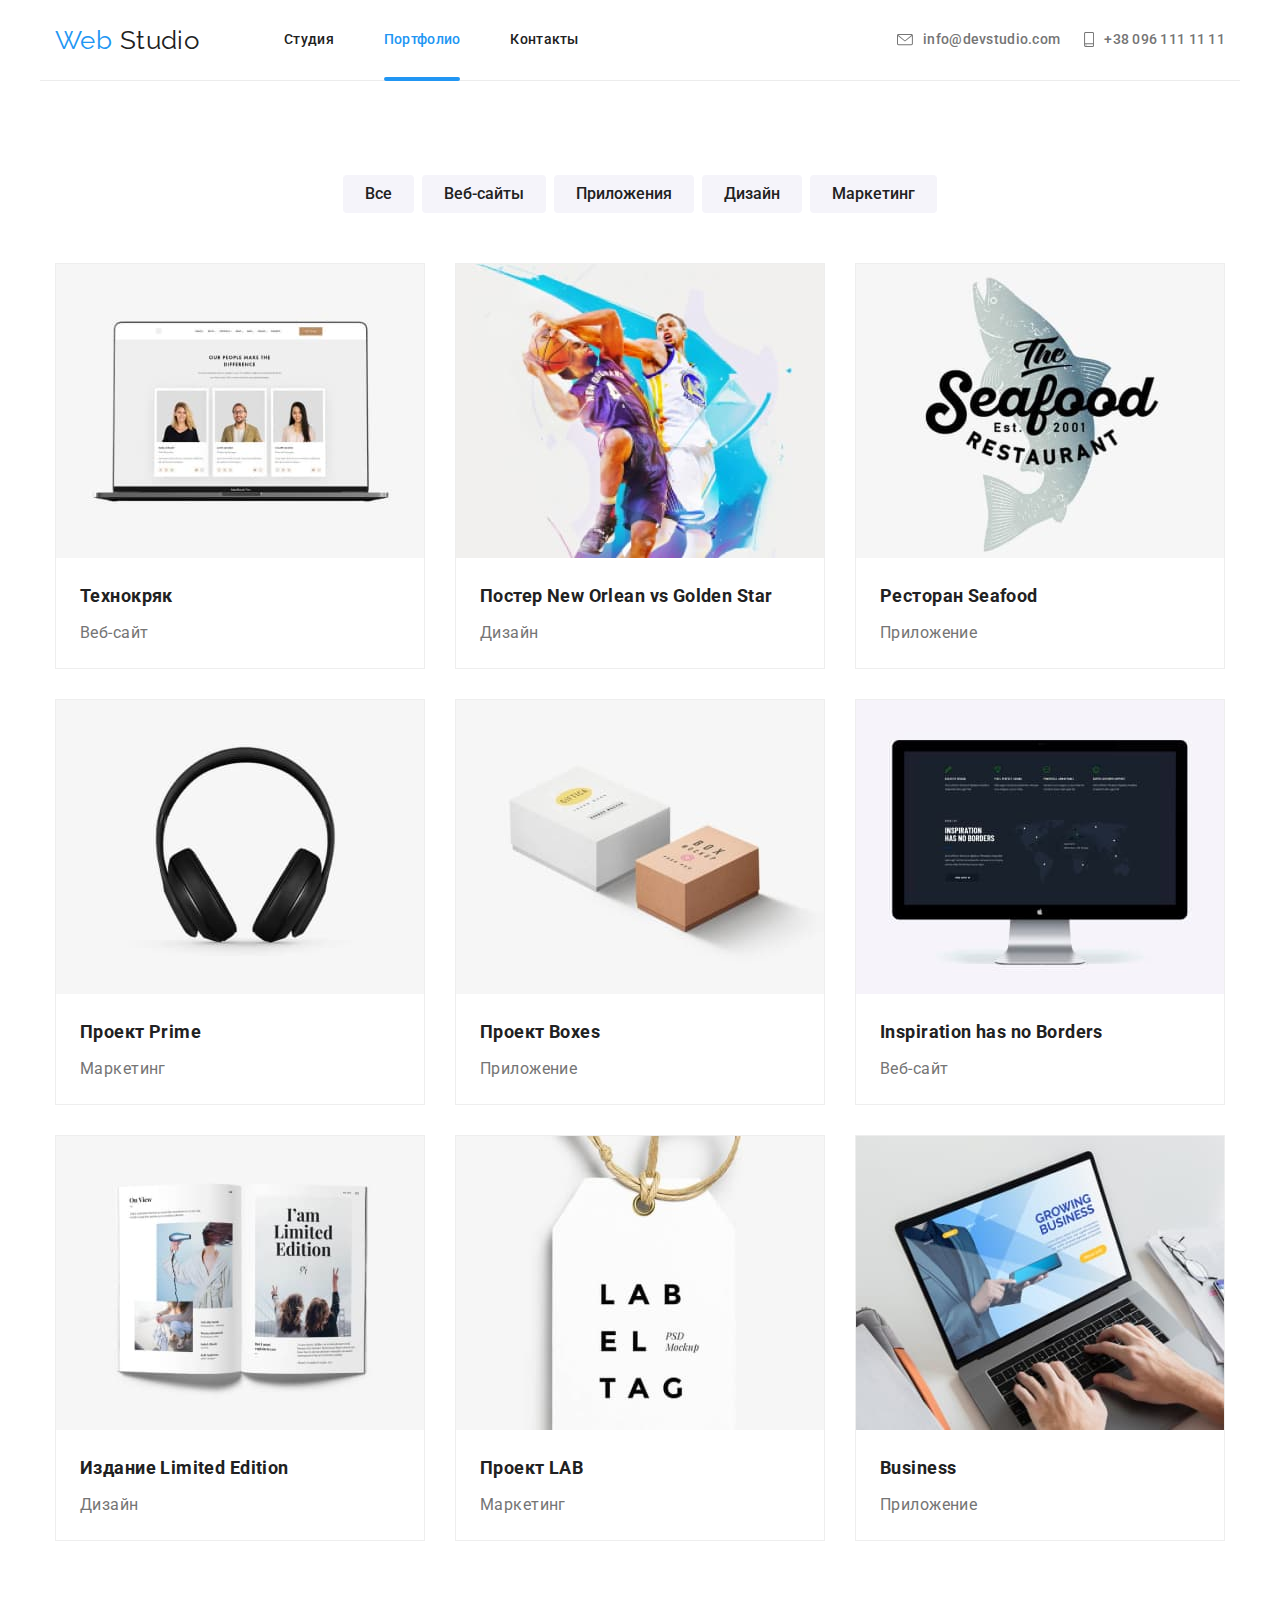
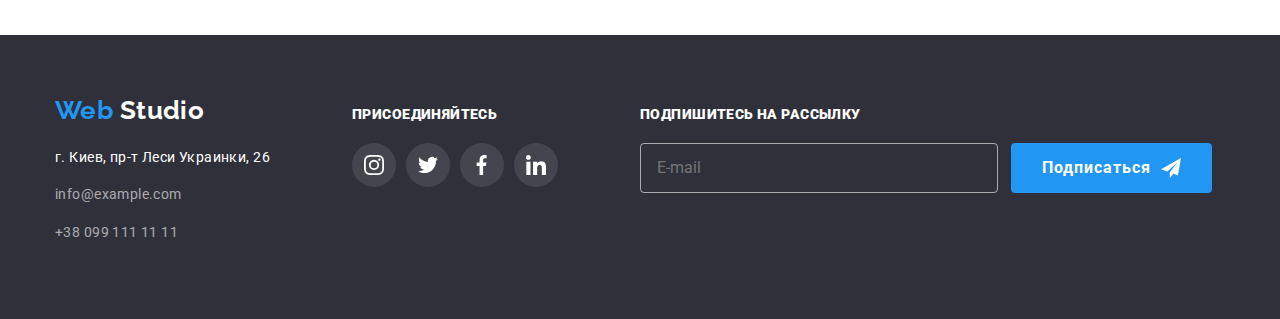
==== portfolio.html @ e7c6b67f "файлы из предыдущего задания" ====
<!DOCTYPE html>
<html lang="ru">
  <head>
    <meta charset="UTF-8" />
    <meta name="viewport" content="width=device-width, initial-scale=1.0" />
    <title>WebStudio</title>
    <link
      href="https://fonts.googleapis.com/css2?family=Raleway:wght@700&family=Roboto:wght@400;500;700;900&display=swap"
      rel="stylesheet"
    />
    <link rel="stylesheet" href="./css/main.min.css" />
  </head>
  <body>
    <!-- шапка -->
    <header class="header-portfolio">
      <div class="container header-box">
        <nav class="navigation">
          <a href="./index.html" class="logo"
            ><span class="logo-part">Web</span> Studio</a
          >
          <ul class="nav-list">
            <li>
              <a href="./index.html" class="nav-link">Студия</a>
            </li>
            <li>
              <a href="./portfolio.html" class="nav-link current">Портфолио</a>
            </li>
            <li>
              <a href="" class="nav-link">Контакты</a>
            </li>
          </ul>
        </nav>

        <ul class="contacts">
          <li>
            <a href="mailto:info@devstudio.com" class="contacts-link">
              <svg class="icon" width="16" height="12">
                <use href="./images/svg/symbol-defs.svg#envelope"></use>
              </svg>
              <p>info@devstudio.com</p>
            </a>
          </li>
          <li>
            <a href="tel:+380961111111" class="contacts-link">
              <svg class="icon" width="10" height="15">
                <use href="./images/svg/symbol-defs.svg#smartphone"></use>
              </svg>
              <p>+38 096 111 11 11</p>
            </a>
          </li>
        </ul>
      </div>
    </header>
    <!-- фильтры -->
    <section class="section">
      <div class="container portfolio">
        <h1 class="primary-title hidden">Портфолио</h1>
        <!-- фильтры -->
        <ul class="filter-buttons">
          <li class="item">
            <button type="button" class="btn">Все</button>
          </li>
          <li class="item">
            <button type="button" class="btn">Веб-сайты</button>
          </li>
          <li class="item">
            <button type="button" class="btn">Приложения</button>
          </li>
          <li class="item">
            <button type="button" class="btn">Дизайн</button>
          </li>
          <li class="item">
            <button type="button" class="btn">Маркетинг</button>
          </li>
        </ul>
      </div>
      <!-- примеры работ -->
      <div class="container">
        <ul class="examples">
          <li class="examples-item">
            <a href="" class="ex-link">
              <div class="ex-img">
                <img src="./images/project1.jpg" alt="" width="370" />
                <p class="examples-overlay">
                  В этой версии программы исправлены старые баги и добавлены
                  новые.
                </p>
              </div>
              <h2 class="examples-title">Технокряк</h2>
              <p class="examples-category">Веб-сайт</p>
            </a>
          </li>
          <li class="examples-item">
            <a href="" class="ex-link">
              <div class="ex-img">
                <img src="./images/project2.jpg" alt="" width="370" />
                <p class="examples-overlay">
                  С утра моешься подогретой водой в тазике. Зато потом весь день
                  — брифинги, диджитал, интеграция бизнеса в технологии 21 века.
                </p>
              </div>
              <div class="ex-meta">
                <h2 class="examples-title">Постер New Orlean vs Golden Star</h2>
                <p class="examples-category">Дизайн</p>
              </div>
            </a>
          </li>
          <li class="examples-item">
            <a href="" class="ex-link">
              <div class="ex-img">
                <img src="./images/project3.jpg" alt="" width="370" />
                <p class="examples-overlay">
                  Падает комп с 16-го этажа и думает: "Вот сейчас бы зависнуть"
                </p>
              </div>
              <h2 class="examples-title">Ресторан Seafood</h2>
              <p class="examples-category">Приложение</p>
            </a>
          </li>
          <li class="examples-item">
            <a href="" class="ex-link">
              <div class="ex-img">
                <img src="./images/project4.jpg" alt="" width="370" />
                <p class="examples-overlay">
                  Чувашские хакеры взломали трансформаторную будку, хакнули
                  несколько киловатт и испарились без следов.
                </p>
              </div>
              <h2 class="examples-title">Проект Prime</h2>
              <p class="examples-category">Маркетинг</p>
            </a>
          </li>
          <li class="examples-item">
            <a href="" class="ex-link">
              <div class="ex-img">
                <img src="./images/project5.jpg" alt="" width="370" />
                <p class="examples-overlay">
                  Слушай, я давно не писал ручкой. Ты не знаешь, где у нее можно
                  поменять раскладку с русской на английскую?
                </p>
              </div>
              <h2 class="examples-title">Проект Boxes</h2>
              <p class="examples-category">Приложение</p>
            </a>
          </li>
          <li class="examples-item">
            <a href="" class="ex-link">
              <div class="ex-img">
                <img src="./images/project6.jpg" alt="" width="370" />
                <p class="examples-overlay">
                  Решил занять у друга 1000 гривен, но для ровного счёта занял
                  1024.
                </p>
              </div>
              <h2 class="examples-title">Inspiration has no Borders</h2>
              <p class="examples-category">Веб-сайт</p>
            </a>
          </li>
          <li class="examples-item">
            <a href="" class="ex-link">
              <div class="ex-img">
                <img src="./images/project7.jpg" alt="" width="370" />
                <p class="examples-overlay">
                  Народная примета. Если вы видите сисадмина с чистой головой,
                  значит, недавно был дождь.
                </p>
              </div>
              <h2 class="examples-title">Издание Limited Edition</h2>
              <p class="examples-category">Дизайн</p>
            </a>
          </li>
          <li class="examples-item">
            <a href="" class="ex-link">
              <div class="ex-img">
                <img src="./images/project8.jpg" alt="" width="370" />
                <p class="examples-overlay">
                  Если бы я не был программистом, я, наверное, хирургом бы стал:
                  люблю, знаете ли, поковыряться во всякой фигне непонятной.
                </p>
              </div>
              <h2 class="examples-title">Проект LAB</h2>
              <p class="examples-category">Маркетинг</p>
            </a>
          </li>
          <li class="examples-item">
            <a href="" class="ex-link">
              <div class="ex-img">
                <img src="./images/project9.jpg" alt="" width="370" />
                <p class="examples-overlay">
                  Программисты на работе общаются двумя фразами: "непонятно" и
                  "вроде работает".
                </p>
              </div>
              <h2 class="examples-title">Business</h2>
              <p class="examples-category">Приложение</p>
            </a>
          </li>
        </ul>
      </div>
    </section>
    <!-- футер -->
    <footer>
      <!-- адрес -->
      <div class="container footer-box">
        <div class="footer-address">
          <a href="./index.html" class="logo"
            ><span class="logo-part">Web</span> Studio</a
          >
          <address class="address-container">
            <p class="text">г. Киев, пр-т Леси Украинки, 26</p>
            <span class="footer-contacts">
              <p class="text">info@example.com</p>
              <p class="text">+38 099 111 11 11</p>
            </span>
          </address>
        </div>
        <!-- ссылки на социальные сети -->
        <div class="footer-socials">
          <b>присоединяйтесь</b>
          <ul class="socials-list">
            <li class="item">
              <a href="https://www.instagram.com/" class="link">
                <svg class="icon">
                  <use href="./images/svg/symbol-defs.svg#logo-insta"></use>
                </svg>
              </a>
            </li>
            <li class="item">
              <a href="https://twitter.com/" class="link">
                <svg class="icon">
                  <use href="./images/svg/symbol-defs.svg#logo-twitter"></use>
                </svg>
              </a>
            </li>
            <li class="item">
              <a href="https://www.facebook.com/" class="link">
                <svg class="icon">
                  <use href="./images/svg/symbol-defs.svg#logo-fb"></use>
                </svg>
              </a>
            </li>
            <li class="item">
              <a href="https://www.linkedin.com" class="link">
                <svg class="icon">
                  <use href="./images/svg/symbol-defs.svg#logo-in"></use>
                </svg>
              </a>
            </li>
          </ul>
        </div>
        <!-- форма подписки на рассылку -->
        <div class="footer-mail">
          <b>Подпишитесь на рассылку</b>
          <form action="" class="form">
            <input
              type="email"
              name="email"
              class="footer-input"
              placeholder="E-mail"
            />

            <button type="submit" class="primary-button submit-btn">
              Подписаться
              <svg class="button-icon">
                <use href="./images/svg/symbol-defs.svg#icon-send"></use>
              </svg>
            </button>
          </form>
        </div>
      </div>
    </footer>
  </body>
</html>
---- css/main.min.css ----
/*! normalize.css v8.0.1 | MIT License | github.com/necolas/normalize.css */html{line-height:1.15;-webkit-text-size-adjust:100%}body{margin:0}main{display:block}h1{font-size:2em;margin:0.67em 0}hr{-webkit-box-sizing:content-box;box-sizing:content-box;height:0;overflow:visible}pre{font-family:monospace, monospace;font-size:1em}a{background-color:transparent}abbr[title]{border-bottom:none;text-decoration:underline;-webkit-text-decoration:underline dotted;text-decoration:underline dotted}b,strong{font-weight:bolder}code,kbd,samp{font-family:monospace, monospace;font-size:1em}small{font-size:80%}sub,sup{font-size:75%;line-height:0;position:relative;vertical-align:baseline}sub{bottom:-0.25em}sup{top:-0.5em}img{border-style:none}button,input,optgroup,select,textarea{font-family:inherit;font-size:100%;line-height:1.15;margin:0}button,input{overflow:visible}button,select{text-transform:none}button,[type="button"],[type="reset"],[type="submit"]{-webkit-appearance:button}button::-moz-focus-inner,[type="button"]::-moz-focus-inner,[type="reset"]::-moz-focus-inner,[type="submit"]::-moz-focus-inner{border-style:none;padding:0}button:-moz-focusring,[type="button"]:-moz-focusring,[type="reset"]:-moz-focusring,[type="submit"]:-moz-focusring{outline:1px dotted ButtonText}fieldset{padding:0.35em 0.75em 0.625em}legend{-webkit-box-sizing:border-box;box-sizing:border-box;color:inherit;display:table;max-width:100%;padding:0;white-space:normal}progress{vertical-align:baseline}textarea{overflow:auto}[type="checkbox"],[type="radio"]{-webkit-box-sizing:border-box;box-sizing:border-box;padding:0}[type="number"]::-webkit-inner-spin-button,[type="number"]::-webkit-outer-spin-button{height:auto}[type="search"]{-webkit-appearance:textfield;outline-offset:-2px}[type="search"]::-webkit-search-decoration{-webkit-appearance:none}::-webkit-file-upload-button{-webkit-appearance:button;font:inherit}details{display:block}summary{display:list-item}template{display:none}[hidden]{display:none}html{-webkit-box-sizing:border-box;box-sizing:border-box}*,*::before,*::after{-webkit-box-sizing:inherit;box-sizing:inherit}body{color:#757575;background-color:#fff;font-family:Roboto, sans-serif;font-size:14px;letter-spacing:0.03em;margin:0}ul{list-style-type:none;padding:0;margin:0}a{text-decoration:none;display:block}img{display:block}.container{width:1200px;margin-left:auto;margin-right:auto;padding:0px 15px}.section{padding-top:94px;padding-bottom:94px}.hidden{position:absolute !important;clip:rect(1px 1px 1px 1px);clip:rect(1px 1px 1px 1px);padding:0 !important;border:0 !important;height:0 !important;width:0 !important;overflow:hidden}.logo{margin-right:85px;margin-top:24px;margin-bottom:24px;color:#212121;font-family:Raleway, sans-serif;font-size:26px;line-height:1.19}.footer-address .logo{margin-top:0;margin-bottom:20px;margin-right:0;color:#fff;font-family:Raleway, sans-serif;font-weight:700;font-size:26px;line-height:1.19;text-transform:none}.logo-part{color:#2196f3}.header-box{display:-webkit-box;display:-ms-flexbox;display:flex;background-color:#fff;border-bottom:1px solid #ececec}.navigation{display:-webkit-box;display:-ms-flexbox;display:flex;-webkit-box-align:center;-ms-flex-align:center;align-items:center}.nav-list{display:-webkit-box;display:-ms-flexbox;display:flex}.nav-list>li+li{margin-left:50px}.nav-link{position:relative;display:block;padding:32px 0px;color:#212121;font-weight:500;line-height:1.14;letter-spacing:0.02em;-webkit-transition:color 250ms cubic-bezier(0.4, 0, 0.2, 1);transition:color 250ms cubic-bezier(0.4, 0, 0.2, 1)}.nav-link:hover,.nav-link:focus{color:#2196f3}.current{color:#2196f3}.current::after{position:absolute;bottom:-1px;content:"";display:block;width:100%;height:4px;background-color:#2196f3;border-radius:2px}.contacts{display:-webkit-box;display:-ms-flexbox;display:flex;-webkit-box-align:center;-ms-flex-align:center;align-items:center;margin-left:auto}.contacts>li+li{margin-left:24px}.contacts-link{display:-webkit-box;display:-ms-flexbox;display:flex;-webkit-box-align:center;-ms-flex-align:center;align-items:center;color:#757575;font-weight:500;line-height:1.14;letter-spacing:0.02em;-webkit-transition:color 250ms cubic-bezier(0.4, 0, 0.2, 1);transition:color 250ms cubic-bezier(0.4, 0, 0.2, 1)}.contacts-link:hover,.contacts-link:focus{color:#2196f3}.contacts-link .icon{display:inline-block;margin-right:10px;fill:currentColor}.primary-button{display:-webkit-box;display:-ms-flexbox;display:flex;-webkit-box-align:center;-ms-flex-align:center;align-items:center;padding:10px 29px;height:50px;color:#fff;background-color:#2196f3;border-color:transparent;border-radius:4px;font-family:inherit;font-size:16px;font-weight:700;line-height:1.88;letter-spacing:0.06em;cursor:pointer;-webkit-transition:color 250ms cubic-bezier(0.4, 0, 0.2, 1),background-color 250ms cubic-bezier(0.4, 0, 0.2, 1),border-color 250ms cubic-bezier(0.4, 0, 0.2, 1);transition:color 250ms cubic-bezier(0.4, 0, 0.2, 1),background-color 250ms cubic-bezier(0.4, 0, 0.2, 1),border-color 250ms cubic-bezier(0.4, 0, 0.2, 1)}.primary-button:hover,.primary-button:focus{color:#2196f3;background-color:#fff;border-color:#2196f3}.hero{max-width:1600px;margin-left:auto;margin-right:auto;background-image:-webkit-gradient(linear, left top, right top, from(rgba(47,48,58,0.4)), to(rgba(47,48,58,0.4))),url(../images/header.jpg);background-image:linear-gradient(to right, rgba(47,48,58,0.4), rgba(47,48,58,0.4)),url(../images/header.jpg);background-color:#c4c4c4;background-position:center;background-repeat:no-repeat;background-size:cover;padding-top:200px;padding-bottom:200px;text-align:center}.hero-title{width:696px;margin-left:auto;margin-right:auto;margin-bottom:30px;color:#fff;font-weight:900;font-size:44px;line-height:1.36;letter-spacing:0.06em;text-transform:uppercase}.hero-btn{height:50px;padding:0px 32px;margin-left:auto;margin-right:auto}.primary-title{margin-top:0;margin-bottom:50px;color:#212121;font-weight:700;font-size:36px;line-height:1.17;text-align:center}.features-section{padding-bottom:0}.features{display:-webkit-box;display:-ms-flexbox;display:flex;line-height:1.7}.features .list{width:270px}.features .list p{margin-top:0;margin-bottom:0}.features .list:not(:last-child){margin-right:30px}.features .section-title{margin-top:30px;margin-bottom:10px;font-size:14px;font-weight:700;line-height:1.14;color:#212121;text-transform:uppercase}.features-logo{display:-webkit-box;display:-ms-flexbox;display:flex;-webkit-box-pack:center;-ms-flex-pack:center;justify-content:center;-webkit-box-align:center;-ms-flex-align:center;align-items:center;width:270px;height:120px;background-color:#f5f4fa;border-radius:4px}.features-logo .icon{width:70px;height:70px}.actions{display:-webkit-box;display:-ms-flexbox;display:flex}.actions .list{position:relative;width:370px;margin-right:30px}.actions .list:last-child{margin-right:0}.actions .section-title{position:absolute;bottom:0;left:0;right:0;margin-bottom:0;margin-top:0;padding-top:27px;padding-bottom:27px;text-align:center;text-transform:uppercase;font-size:14px;font-weight:700;line-height:1.14;color:#fff;background-color:rgba(47,48,58,0.8)}.team-section{background-color:#f5f4fa}.team{display:-webkit-box;display:-ms-flexbox;display:flex;text-align:center}.card{width:270px;margin-right:30px;background-color:#fff;-webkit-box-shadow:0px 1px 3px rgba(0,0,0,0.12),0px 1px 1px rgba(0,0,0,0.14),0px 2px 1px rgba(0,0,0,0.2);box-shadow:0px 1px 3px rgba(0,0,0,0.12),0px 1px 1px rgba(0,0,0,0.14),0px 2px 1px rgba(0,0,0,0.2);border-radius:0px 0px 4px 4px}.card:last-child{margin-right:0}.card p{margin-top:0;margin-bottom:0}.card .title{margin-top:30px;margin-bottom:10px;color:#212121;font-weight:500;font-size:16px;line-height:1.19}.team-socials{display:-webkit-box;display:-ms-flexbox;display:flex;-webkit-box-pack:justify;-ms-flex-pack:justify;justify-content:space-between;margin-top:26px;margin-right:32px;margin-left:32px;margin-bottom:34px}.team-link{display:-webkit-box;display:-ms-flexbox;display:flex;-webkit-box-pack:center;-ms-flex-pack:center;justify-content:center;-webkit-box-align:center;-ms-flex-align:center;align-items:center;width:44px;height:44px;color:#afb1b8;border-radius:50%;-webkit-transition:color 250ms cubic-bezier(0.4, 0, 0.2, 1),background-color 250ms cubic-bezier(0.4, 0, 0.2, 1);transition:color 250ms cubic-bezier(0.4, 0, 0.2, 1),background-color 250ms cubic-bezier(0.4, 0, 0.2, 1)}.team-link:hover,.team-link:focus{color:#fff;background-color:#2196f3}.team-link-icon{width:20px;height:20px;fill:currentColor}.clients-list{display:-webkit-box;display:-ms-flexbox;display:flex;-webkit-box-pack:justify;-ms-flex-pack:justify;justify-content:space-between}.clients-link{display:-webkit-box;display:-ms-flexbox;display:flex;-webkit-box-pack:center;-ms-flex-pack:center;justify-content:center;-webkit-box-align:center;-ms-flex-align:center;align-items:center;width:170px;height:90px;color:#afb1b8;border:1px solid #afb1b8;border-radius:4px;-webkit-transition:color 250ms cubic-bezier(0.4, 0, 0.2, 1),border-color 250ms cubic-bezier(0.4, 0, 0.2, 1);transition:color 250ms cubic-bezier(0.4, 0, 0.2, 1),border-color 250ms cubic-bezier(0.4, 0, 0.2, 1)}.clients-link:hover,.clients-link:focus{color:#2196f3;border-color:#2196f3}.clients-link-icon{fill:currentColor}.portfolio{margin-bottom:50px;text-align:center}.examples{display:-webkit-box;display:-ms-flexbox;display:flex;-ms-flex-wrap:wrap;flex-wrap:wrap}.examples-item{display:block;width:370px;margin-bottom:30px;border:1px solid #eeeeee}.examples-item:not(:nth-child(3n)){margin-right:30px}.examples-item:nth-last-child(-n+3){margin-bottom:0}.ex-link{display:block;width:100%;height:100%;-webkit-box-shadow:none;box-shadow:none;-webkit-transition:-webkit-box-shadow 250ms cubic-bezier(0.4, 0, 0.2, 1);transition:-webkit-box-shadow 250ms cubic-bezier(0.4, 0, 0.2, 1);transition:box-shadow 250ms cubic-bezier(0.4, 0, 0.2, 1);transition:box-shadow 250ms cubic-bezier(0.4, 0, 0.2, 1), -webkit-box-shadow 250ms cubic-bezier(0.4, 0, 0.2, 1)}.ex-link:hover,.ex-link:focus{-webkit-box-shadow:0px 1px 1px rgba(0,0,0,0.12),0px 4px 4px rgba(0,0,0,0.06),1px 4px 6px rgba(0,0,0,0.16);box-shadow:0px 1px 1px rgba(0,0,0,0.12),0px 4px 4px rgba(0,0,0,0.06),1px 4px 6px rgba(0,0,0,0.16)}.ex-img{position:relative;overflow:hidden;-webkit-transition:-webkit-transform 250ms cubic-bezier(0.4, 0, 0.2, 1);transition:-webkit-transform 250ms cubic-bezier(0.4, 0, 0.2, 1);transition:transform 250ms cubic-bezier(0.4, 0, 0.2, 1);transition:transform 250ms cubic-bezier(0.4, 0, 0.2, 1), -webkit-transform 250ms cubic-bezier(0.4, 0, 0.2, 1)}.examples-overlay{position:absolute;width:100%;height:100%;padding:63px 24px;margin:0;background-color:rgba(33,150,243,0.9);color:#ffffff;font-family:Roboto;font-style:normal;font-weight:normal;font-size:18px;line-height:1.56;letter-spacing:0.03em;-webkit-transform:translateY(0);transform:translateY(0);-webkit-transition:-webkit-transform 250ms cubic-bezier(0.4, 0, 0.2, 1);transition:-webkit-transform 250ms cubic-bezier(0.4, 0, 0.2, 1);transition:transform 250ms cubic-bezier(0.4, 0, 0.2, 1);transition:transform 250ms cubic-bezier(0.4, 0, 0.2, 1), -webkit-transform 250ms cubic-bezier(0.4, 0, 0.2, 1)}.ex-link:hover .examples-overlay{-webkit-transform:translateY(-100%);transform:translateY(-100%)}.examples-title{margin-top:20px;margin-left:24px;margin-right:24px;margin-bottom:4px;color:#212121;font-weight:700;font-size:18px;line-height:2}.examples-category{margin-top:0;margin-left:24px;margin-right:24px;margin-bottom:20px;color:#757575;font-size:16px;line-height:1.87}.filter-buttons{display:-webkit-box;display:-ms-flexbox;display:flex;-webkit-box-pack:center;-ms-flex-pack:center;justify-content:center}.filter-buttons .item:not(:last-child){margin-right:8px}.filter-buttons .btn{padding-top:6px;padding-left:22px;padding-right:22px;padding-bottom:6px;color:#212121;background-color:#f5f4fa;border:4px;border-color:#f5f4fa;border-radius:4px;font-weight:500;font-size:16px;line-height:1.62;-webkit-transition:250ms cubic-bezier(0.4, 0, 0.2, 1);transition:250ms cubic-bezier(0.4, 0, 0.2, 1)}.filter-buttons .btn:hover,.filter-buttons .btn:focus{color:#fff;background-color:#2196f3;border-color:#2196f3;-webkit-box-shadow:0px 3px 1px rgba(0,0,0,0.1),0px 1px 2px rgba(0,0,0,0.08),0px 2px 2px rgba(0,0,0,0.12);box-shadow:0px 3px 1px rgba(0,0,0,0.1),0px 1px 2px rgba(0,0,0,0.08),0px 2px 2px rgba(0,0,0,0.12)}footer{color:#fff;background-color:#2f303a;font-size:14px;font-weight:700;line-height:1.14;text-transform:uppercase}.footer-box{display:-webkit-box;display:-ms-flexbox;display:flex;-webkit-box-pack:justify;-ms-flex-pack:justify;justify-content:space-between;-webkit-box-align:baseline;-ms-flex-align:baseline;align-items:baseline}.footer-address{margin-top:60px;margin-bottom:60px;width:292,-25px;margin-right:30px}.address-container{font-style:normal;font-weight:400;line-height:1.7;text-transform:none}.address-container .text:not(:last-child){margin-bottom:9px}.footer-contacts{color:rgba(255,255,255,0.6)}.footer-socials{width:292,-25px;margin-right:30px}.socials-list{display:-webkit-box;display:-ms-flexbox;display:flex;margin-top:20px}.socials-list .item:not(:last-child){margin-right:10px}.socials-list .link{display:-webkit-box;display:-ms-flexbox;display:flex;-webkit-box-pack:center;-ms-flex-pack:center;justify-content:center;-webkit-box-align:center;-ms-flex-align:center;align-items:center;width:44px;height:44px;border-radius:50%;color:#fff;background-color:rgba(255,255,255,0.1);-webkit-transition:background-color 250ms cubic-bezier(0.4, 0, 0.2, 1);transition:background-color 250ms cubic-bezier(0.4, 0, 0.2, 1)}.socials-list .link:hover,.socials-list .link:focus{background-color:#2196f3}.socials-list .link .icon{width:20px;height:20px;fill:currentColor}.footer-mail{width:585px}.form{display:-webkit-box;display:-ms-flexbox;display:flex;-webkit-box-pack:justify;-ms-flex-pack:justify;justify-content:space-between;margin-top:20px}.footer-input{width:358px;height:50px;padding-left:16px;font-size:16px;font-weight:400;line-height:1.25;text-transform:none;background-color:transparent;color:rgba(255,255,255,0.6);border:1px solid rgba(255,255,255,0.6);border-radius:4px}.footer-input:focus{border-color:#2196f3;outline:none}.button-icon{width:20px;height:20px;margin-left:10px;fill:currentColor}.backdrop{position:fixed;top:0;left:0;width:100%;height:100%;background-color:rgba(0,0,0,0.2);opacity:1;-webkit-transform:scale(1);transform:scale(1);-webkit-transition:opacity 500ms cubic-bezier(0.4, 0, 0.2, 1);transition:opacity 500ms cubic-bezier(0.4, 0, 0.2, 1)}.backdrop.is-hidden{opacity:0;pointer-events:none}.modal{position:absolute;top:50%;left:50%;-webkit-transform:translate(-50%, -50%) scale(1);transform:translate(-50%, -50%) scale(1);width:528px;padding:40px;background:#fff;-webkit-box-shadow:0px 1px 3px rgba(0,0,0,0.12),0px 1px 1px rgba(0,0,0,0.14),0px 2px 1px rgba(0,0,0,0.2);box-shadow:0px 1px 3px rgba(0,0,0,0.12),0px 1px 1px rgba(0,0,0,0.14),0px 2px 1px rgba(0,0,0,0.2);border-radius:4px;-webkit-transition:-webkit-transform 500ms cubic-bezier(0.4, 0, 0.2, 1);transition:-webkit-transform 500ms cubic-bezier(0.4, 0, 0.2, 1);transition:transform 500ms cubic-bezier(0.4, 0, 0.2, 1);transition:transform 500ms cubic-bezier(0.4, 0, 0.2, 1), -webkit-transform 500ms cubic-bezier(0.4, 0, 0.2, 1)}.backdrop.is-hidden .modal{-webkit-transform:translate(-50%, -50%) scale(1.25);transform:translate(-50%, -50%) scale(1.25)}.modal-title{display:inline-block;margin-bottom:12px;color:#212121;font-size:20px;font-weight:700;line-height:1.15;text-align:center}.form-field{display:block;position:relative;width:448px;margin-top:10px}.form-field:nth-child(2){margin-top:0}.label{display:block;margin-bottom:4px;font-size:12px;font-weight:400;line-height:1.17;letter-spacing:0.01em}.form-input{display:block;padding-left:35px;width:100%;height:40px;border:1px solid rgba(33,33,33,0.2);border-radius:4px}.form-input:focus{border-color:#2196f3;outline:none}.modal-icon{display:-webkit-box;display:-ms-flexbox;display:flex;-webkit-box-pack:center;-ms-flex-pack:center;justify-content:center;-webkit-box-align:center;-ms-flex-align:center;align-items:center;position:absolute;bottom:11px;left:12px;color:#212121}.form-input:focus+.modal-icon{color:#2196f3}.modal-icon .icon{width:18px;height:18px;fill:currentColor}.comment-field{margin-bottom:20px}.comment-field textarea{display:block;height:120px;padding:10px;resize:none;padding-left:16px;width:100%;border:1px solid rgba(33,33,33,0.2);border-radius:4px}.comment-field textarea:focus{border-color:#2196f3;outline:none}.comment-field textarea::-webkit-input-placeholder{font-size:14px;line-height:1.14;letter-spacing:0.01em;color:rgba(117,117,117,0.5)}.comment-field textarea:-ms-input-placeholder{font-size:14px;line-height:1.14;letter-spacing:0.01em;color:rgba(117,117,117,0.5)}.comment-field textarea::-ms-input-placeholder{font-size:14px;line-height:1.14;letter-spacing:0.01em;color:rgba(117,117,117,0.5)}.comment-field textarea::placeholder{font-size:14px;line-height:1.14;letter-spacing:0.01em;color:rgba(117,117,117,0.5)}.policy{display:inline-block;margin-bottom:30px}.policy a{display:inline;color:#2196f3;text-decoration:underline}.checkbox{-webkit-appearance:none;-moz-appearance:none;appearance:none;position:absolute}.checkbox:checked ~ .agreement::before{background-color:#2196f3;background-image:url(../images/svg/check.svg);background-size:contain;border-color:#2196f3;background-origin:border-box}.agreement{width:448px;line-height:1.71;padding-left:14px}.agreement::before{content:"";display:inline-block;width:16px;height:16px;margin-right:8px;vertical-align:text-top;background-color:#fff;border:2px solid #212121;border-radius:2px;-webkit-transition:background-color 250ms cubic-bezier(0.4, 0, 0.2, 1),border-color 250ms cubic-bezier(0.4, 0, 0.2, 1);transition:background-color 250ms cubic-bezier(0.4, 0, 0.2, 1),border-color 250ms cubic-bezier(0.4, 0, 0.2, 1)}.submit-btn{margin-right:auto;margin-left:auto}.submit-btn:hover,.submit-btn:focus{background-color:#188ce8;color:#fff;-webkit-box-shadow:0px 4px 4px rgba(0,0,0,0.15);box-shadow:0px 4px 4px rgba(0,0,0,0.15);border-radius:4px}.close-btn{position:absolute;top:8px;right:8px;display:-webkit-box;display:-ms-flexbox;display:flex;-webkit-box-pack:center;-ms-flex-pack:center;justify-content:center;-webkit-box-align:center;-ms-flex-align:center;align-items:center;width:30px;height:30px;background:#fff;color:#212121;border:1px solid rgba(0,0,0,0.1);border-radius:50%;-webkit-transition:color 250ms cubic-bezier(0.4, 0, 0.2, 1);transition:color 250ms cubic-bezier(0.4, 0, 0.2, 1)}.close-btn:hover,.close-btn:focus{color:#2196f3;outline:none}.close-btn .icon{fill:currentColor}
/*# sourceMappingURL=main.min.css.map */
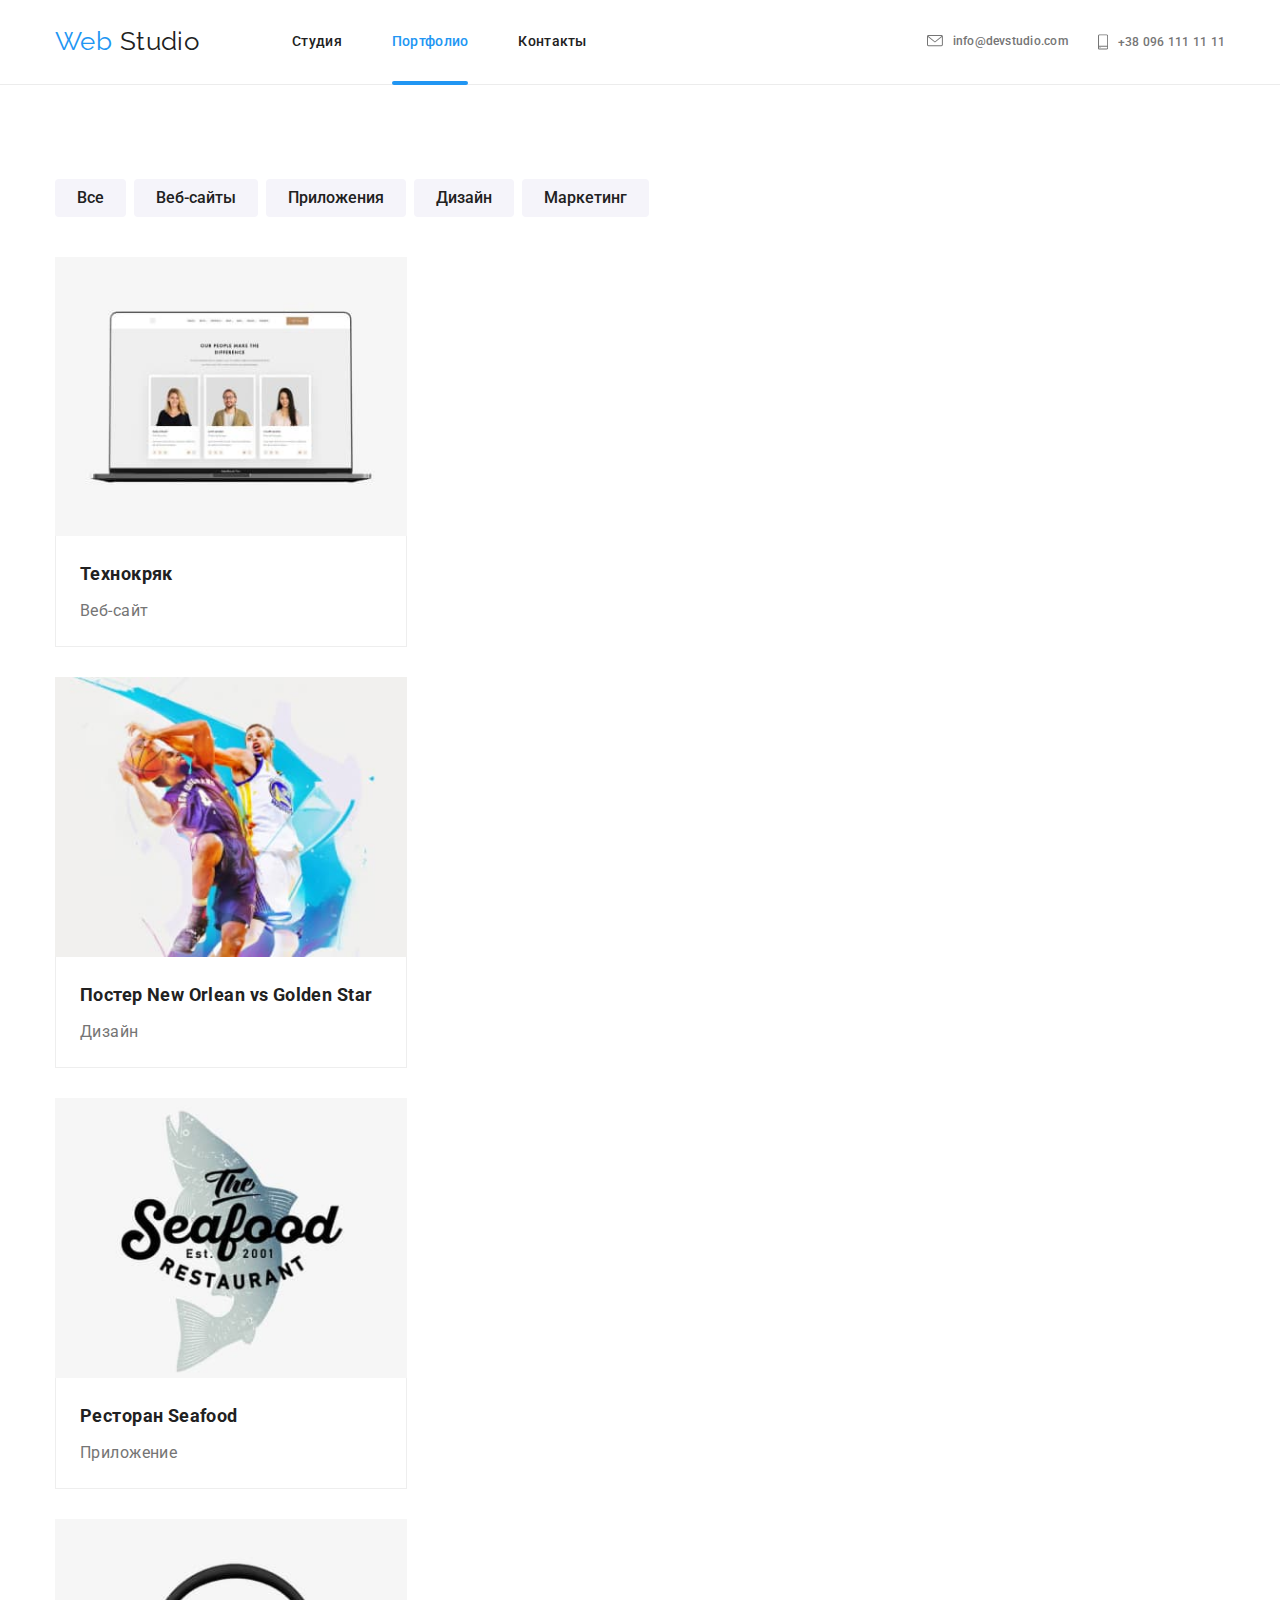
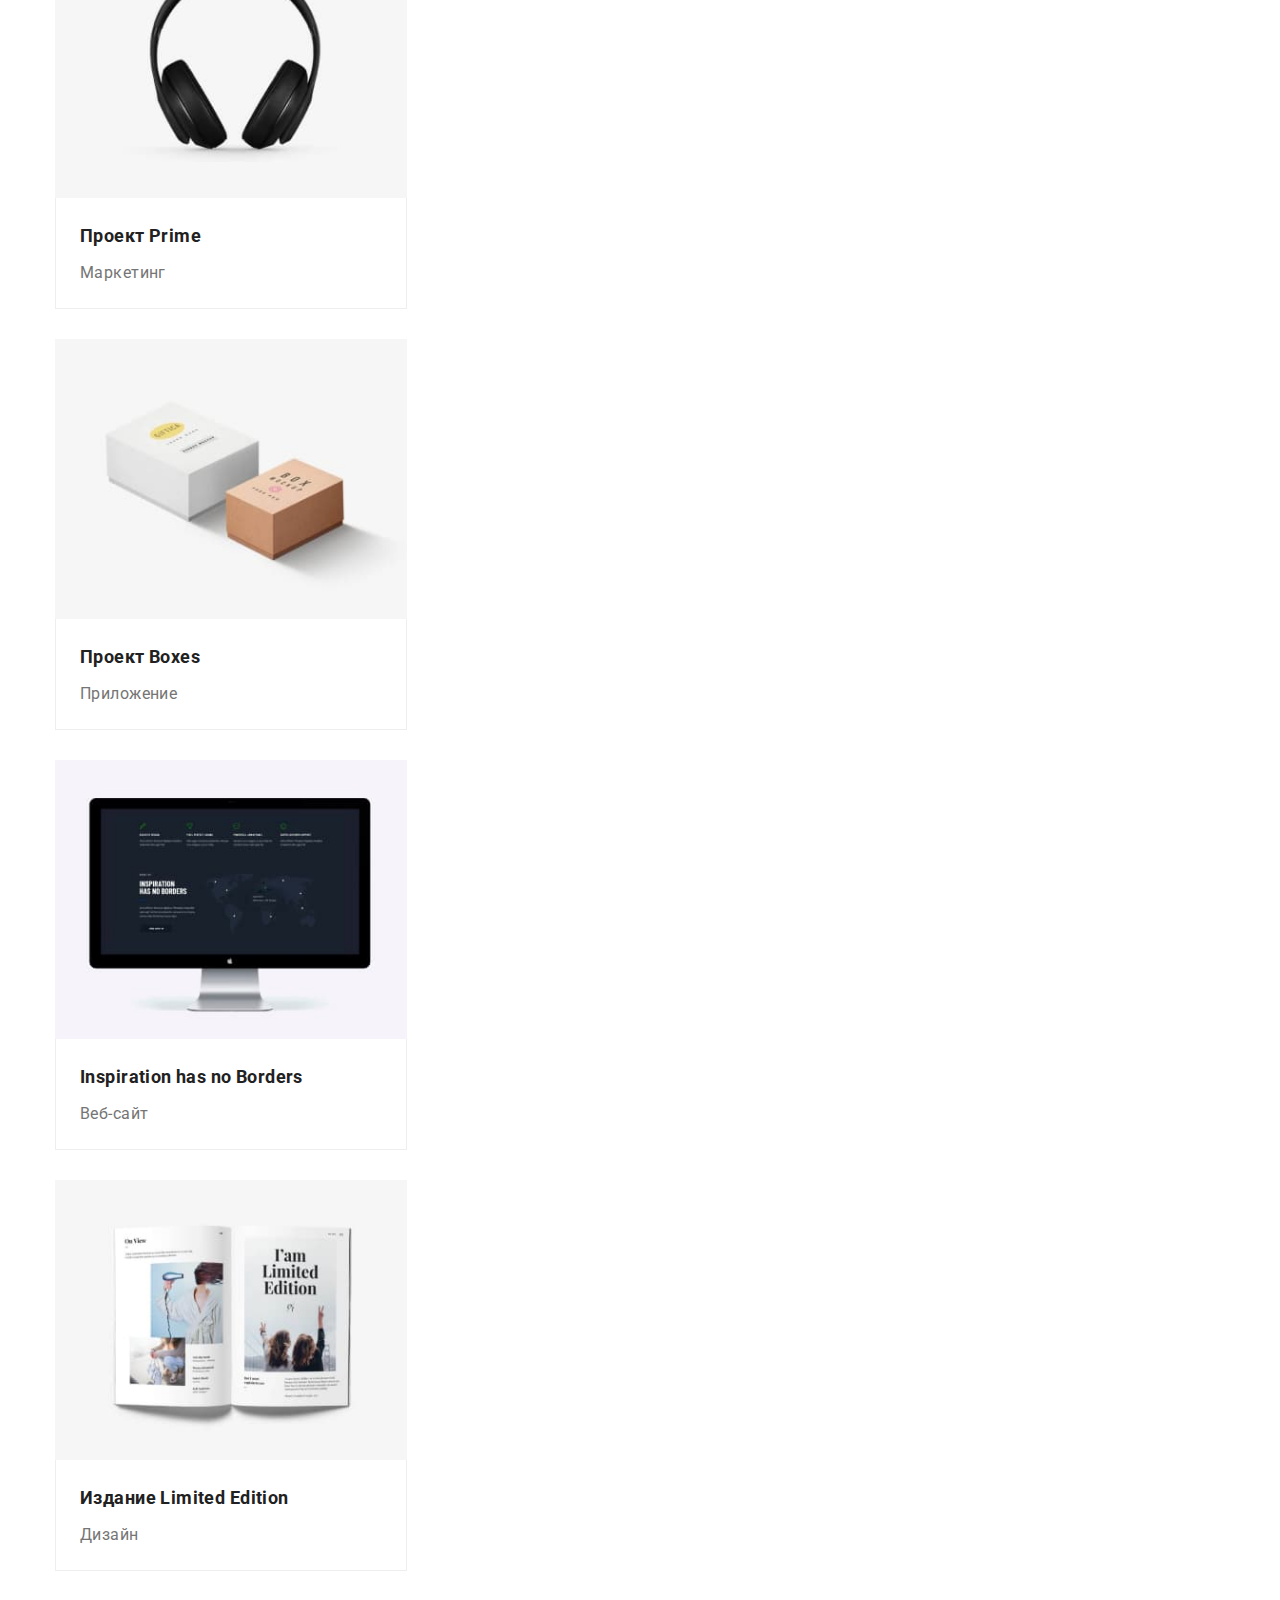
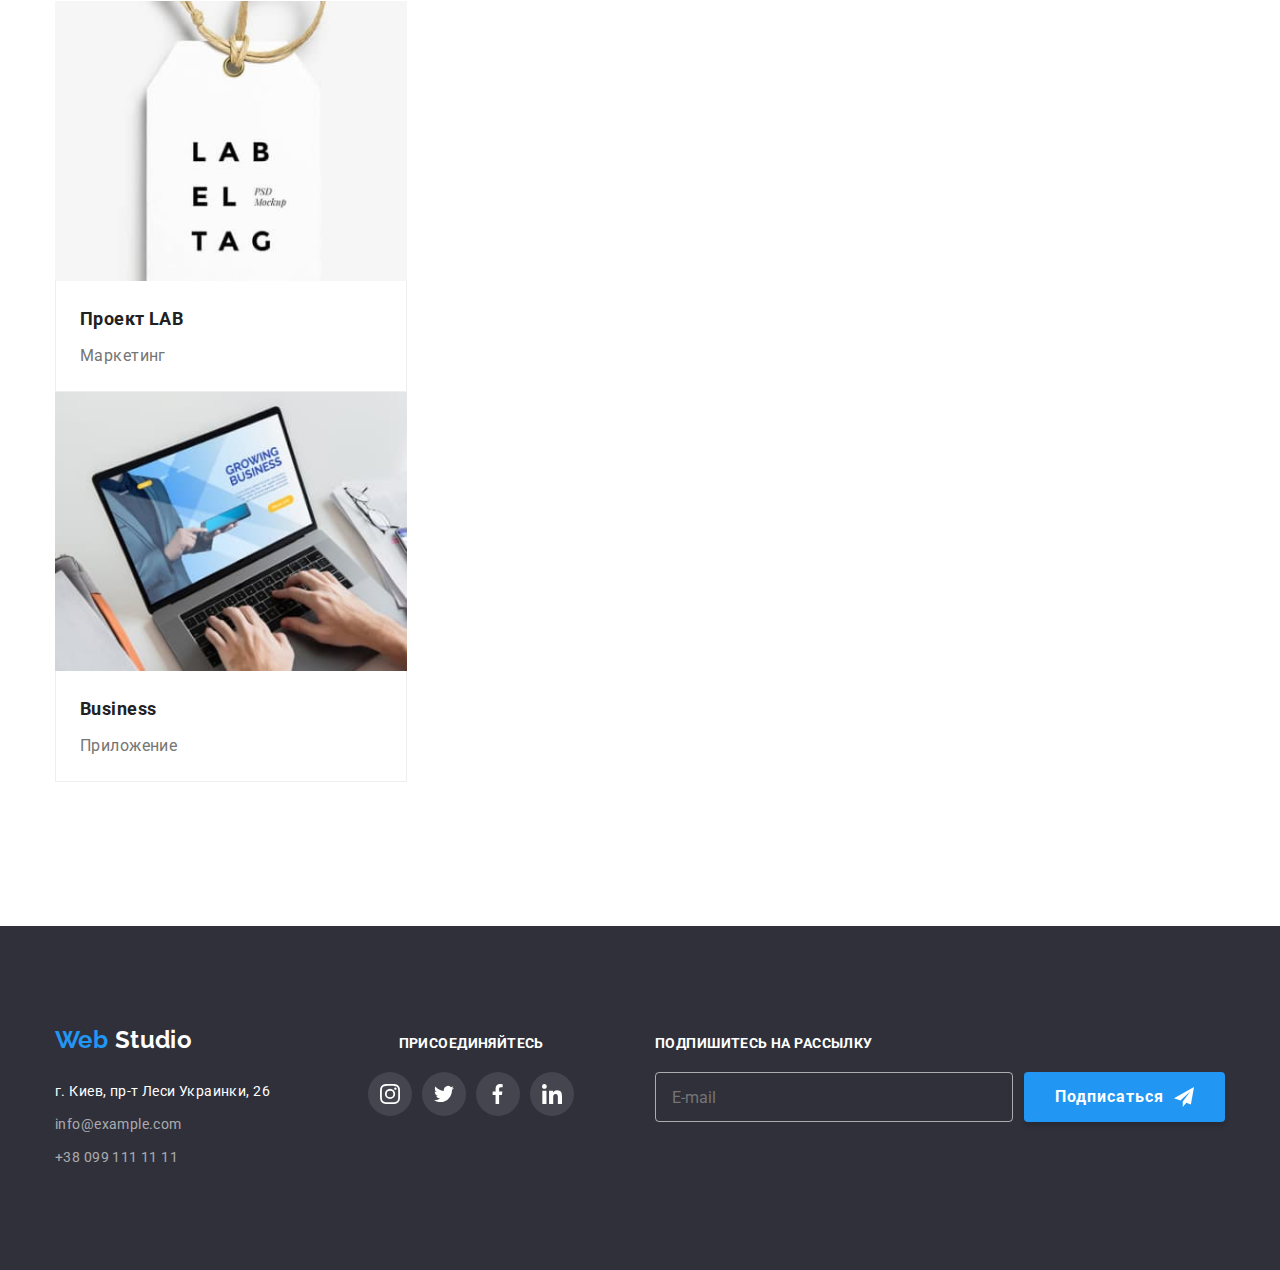
==== commit 1bc5d446: "адаптивная версия" ====
--- a/portfolio.html
+++ b/portfolio.html
@@ -3,6 +3,7 @@
   <head>
     <meta charset="UTF-8" />
     <meta name="viewport" content="width=device-width, initial-scale=1.0" />
+    <meta name="description" content="позови меня с собой, я приду сквозь злые ночи">
     <title>WebStudio</title>
     <link
       href="https://fonts.googleapis.com/css2?family=Raleway:wght@700&family=Roboto:wght@400;500;700;900&display=swap"
@@ -12,48 +13,53 @@
   </head>
   <body>
     <!-- шапка -->
-    <header class="header-portfolio">
-      <div class="container header-box">
-        <nav class="navigation">
-          <a href="./index.html" class="logo"
-            ><span class="logo-part">Web</span> Studio</a
-          >
-          <ul class="nav-list">
-            <li>
-              <a href="./index.html" class="nav-link">Студия</a>
-            </li>
-            <li>
-              <a href="./portfolio.html" class="nav-link current">Портфолио</a>
-            </li>
-            <li>
-              <a href="" class="nav-link">Контакты</a>
-            </li>
-          </ul>
-        </nav>
-
-        <ul class="contacts">
-          <li>
-            <a href="mailto:info@devstudio.com" class="contacts-link">
-              <svg class="icon" width="16" height="12">
-                <use href="./images/svg/symbol-defs.svg#envelope"></use>
+      <header class="page-header">
+        <div class="container header-box">
+          <nav class="navigation">
+            <a href="./index.html" class="logo"><span class="logo-part">Web</span> Studio</a>
+            <div class="menu-container" data-menu>
+              <ul class="nav-list">
+                <li>
+                  <a href="./index.html" class="nav-link">Студия</a>
+                </li>
+                <li>
+                  <a href="./portfolio.html" class="nav-link  current">Портфолио</a>
+                </li>
+                <li>
+                  <a href="" class="nav-link">Контакты</a>
+                </li>
+              </ul>
+      
+              <ul class="contacts">
+                <li>
+                  <a href="mailto:info@devstudio.com" class="contacts-link">
+                    <svg class="icon" width="16" height="12">
+                      <use href="./images/svg/symbol-defs.svg#envelope"></use>
+                    </svg>
+                    <p>info@devstudio.com</p>
+                  </a>
+                </li>
+                <li>
+                  <a href="tel:+380961111111" class="contacts-link">
+                    <svg class="icon" width="10" height="16">
+                      <use href="./images/svg/symbol-defs.svg#smartphone"></use>
+                    </svg>
+                    <p>+38 096 111 11 11</p>
+                  </a>
+                </li>
+              </ul>
+            </div>
+            <button type="button" class="menu-btn" aria-expanded="false" data-menu-button>
+              <svg class="menu-icon" width="40" height="40" aria-label="переключатель мобильного меню">
+                <use href="./images/svg/symbol-defs.svg#menu" class="open-icon"></use>
+                <use href="./images/svg/symbol-defs.svg#closemenu" class="close-icon"></use>
               </svg>
-              <p>info@devstudio.com</p>
-            </a>
-          </li>
-          <li>
-            <a href="tel:+380961111111" class="contacts-link">
-              <svg class="icon" width="10" height="15">
-                <use href="./images/svg/symbol-defs.svg#smartphone"></use>
-              </svg>
-              <p>+38 096 111 11 11</p>
-            </a>
-          </li>
-        </ul>
-      </div>
-    </header>
+            </button>
+          </nav>
+      </header>
     <!-- фильтры -->
     <section class="section">
-      <div class="container portfolio">
+      <div class="container portfolio-btn">
         <h1 class="primary-title hidden">Портфолио</h1>
         <!-- фильтры -->
         <ul class="filter-buttons">
@@ -75,25 +81,27 @@
         </ul>
       </div>
       <!-- примеры работ -->
-      <div class="container">
+      <div class="container portfolio">
         <ul class="examples">
           <li class="examples-item">
             <a href="" class="ex-link">
               <div class="ex-img">
-                <img src="./images/project1.jpg" alt="" width="370" />
+                <img src="./images/project1.jpg" alt="" class="img"/>
                 <p class="examples-overlay">
                   В этой версии программы исправлены старые баги и добавлены
                   новые.
                 </p>
               </div>
-              <h2 class="examples-title">Технокряк</h2>
-              <p class="examples-category">Веб-сайт</p>
-            </a>
-          </li>
-          <li class="examples-item">
-            <a href="" class="ex-link">
-              <div class="ex-img">
-                <img src="./images/project2.jpg" alt="" width="370" />
+              <div class="ex-meta"> 
+                <h2 class="examples-title">Технокряк</h2>
+                <p class="examples-category">Веб-сайт</p>
+              </div>
+            </a>
+          </li>
+          <li class="examples-item">
+            <a href="" class="ex-link">
+              <div class="ex-img">
+                <img src="./images/project2.jpg" alt="" class="img"/>
                 <p class="examples-overlay">
                   С утра моешься подогретой водой в тазике. Зато потом весь день
                   — брифинги, диджитал, интеграция бизнеса в технологии 21 века.
@@ -108,98 +116,112 @@
           <li class="examples-item">
             <a href="" class="ex-link">
               <div class="ex-img">
-                <img src="./images/project3.jpg" alt="" width="370" />
+                <img src="./images/project3.jpg" alt="" class="img" />
                 <p class="examples-overlay">
                   Падает комп с 16-го этажа и думает: "Вот сейчас бы зависнуть"
                 </p>
               </div>
-              <h2 class="examples-title">Ресторан Seafood</h2>
-              <p class="examples-category">Приложение</p>
-            </a>
-          </li>
-          <li class="examples-item">
-            <a href="" class="ex-link">
-              <div class="ex-img">
-                <img src="./images/project4.jpg" alt="" width="370" />
+              <div class="ex-meta">
+                <h2 class="examples-title">Ресторан Seafood</h2>
+                <p class="examples-category">Приложение</p>
+              </div>
+            </a>
+          </li>
+          <li class="examples-item">
+            <a href="" class="ex-link">
+              <div class="ex-img">
+                <img src="./images/project4.jpg" alt="" class="img"/>
                 <p class="examples-overlay">
                   Чувашские хакеры взломали трансформаторную будку, хакнули
                   несколько киловатт и испарились без следов.
                 </p>
               </div>
-              <h2 class="examples-title">Проект Prime</h2>
-              <p class="examples-category">Маркетинг</p>
-            </a>
-          </li>
-          <li class="examples-item">
-            <a href="" class="ex-link">
-              <div class="ex-img">
-                <img src="./images/project5.jpg" alt="" width="370" />
+              <div class="ex-meta">
+                <h2 class="examples-title">Проект Prime</h2>
+                <p class="examples-category">Маркетинг</p>
+              </div>
+            </a>
+          </li>
+          <li class="examples-item">
+            <a href="" class="ex-link">
+              <div class="ex-img">
+                <img src="./images/project5.jpg" alt="" class="img"/>
                 <p class="examples-overlay">
                   Слушай, я давно не писал ручкой. Ты не знаешь, где у нее можно
                   поменять раскладку с русской на английскую?
                 </p>
               </div>
-              <h2 class="examples-title">Проект Boxes</h2>
-              <p class="examples-category">Приложение</p>
-            </a>
-          </li>
-          <li class="examples-item">
-            <a href="" class="ex-link">
-              <div class="ex-img">
-                <img src="./images/project6.jpg" alt="" width="370" />
+              <div class="ex-meta">
+                <h2 class="examples-title">Проект Boxes</h2>
+                <p class="examples-category">Приложение</p>
+              </div>
+            </a>
+          </li>
+          <li class="examples-item">
+            <a href="" class="ex-link">
+              <div class="ex-img">
+                <img src="./images/project6.jpg" alt="" class="img"/>
                 <p class="examples-overlay">
                   Решил занять у друга 1000 гривен, но для ровного счёта занял
                   1024.
                 </p>
               </div>
-              <h2 class="examples-title">Inspiration has no Borders</h2>
-              <p class="examples-category">Веб-сайт</p>
-            </a>
-          </li>
-          <li class="examples-item">
-            <a href="" class="ex-link">
-              <div class="ex-img">
-                <img src="./images/project7.jpg" alt="" width="370" />
+              <div class="ex-meta">
+                <h2 class="examples-title">Inspiration has no Borders</h2>
+                <p class="examples-category">Веб-сайт</p>
+              </div>
+            </a>
+          </li>
+          <li class="examples-item">
+            <a href="" class="ex-link">
+              <div class="ex-img">
+                <img src="./images/project7.jpg" alt="" class="img"/>
                 <p class="examples-overlay">
                   Народная примета. Если вы видите сисадмина с чистой головой,
                   значит, недавно был дождь.
                 </p>
               </div>
-              <h2 class="examples-title">Издание Limited Edition</h2>
-              <p class="examples-category">Дизайн</p>
-            </a>
-          </li>
-          <li class="examples-item">
-            <a href="" class="ex-link">
-              <div class="ex-img">
-                <img src="./images/project8.jpg" alt="" width="370" />
+              <div class="ex-meta">
+                <h2 class="examples-title">Издание Limited Edition</h2>
+                <p class="examples-category">Дизайн</p>
+              </div>
+            </a>
+          </li>
+          <li class="examples-item">
+            <a href="" class="ex-link">
+              <div class="ex-img">
+                <img src="./images/project8.jpg" alt="" class="img"/>
                 <p class="examples-overlay">
                   Если бы я не был программистом, я, наверное, хирургом бы стал:
                   люблю, знаете ли, поковыряться во всякой фигне непонятной.
                 </p>
               </div>
-              <h2 class="examples-title">Проект LAB</h2>
-              <p class="examples-category">Маркетинг</p>
-            </a>
-          </li>
-          <li class="examples-item">
-            <a href="" class="ex-link">
-              <div class="ex-img">
-                <img src="./images/project9.jpg" alt="" width="370" />
+              <div class="ex-meta">
+                <h2 class="examples-title">Проект LAB</h2>
+                <p class="examples-category">Маркетинг</p>
+              </div>
+            </a>
+          </li>
+          <li class="examples-item">
+            <a href="" class="ex-link">
+              <div class="ex-img">
+                <img src="./images/project9.jpg" alt="" class="img"/>
                 <p class="examples-overlay">
                   Программисты на работе общаются двумя фразами: "непонятно" и
                   "вроде работает".
                 </p>
               </div>
-              <h2 class="examples-title">Business</h2>
-              <p class="examples-category">Приложение</p>
+              <div class="ex-meta">
+                <h2 class="examples-title">Business</h2>
+                <p class="examples-category">Приложение</p>
+              </div>
             </a>
           </li>
         </ul>
       </div>
     </section>
     <!-- футер -->
-    <footer>
+    <footer class="section">
       <!-- адрес -->
       <div class="container footer-box">
         <div class="footer-address">
@@ -269,5 +291,7 @@
         </div>
       </div>
     </footer>
+
+        <script src="./menu.js"></script>
   </body>
 </html>
--- a/css/main.min.css
+++ b/css/main.min.css
@@ -1,2 +1,2 @@
-/*! normalize.css v8.0.1 | MIT License | github.com/necolas/normalize.css */html{line-height:1.15;-webkit-text-size-adjust:100%}body{margin:0}main{display:block}h1{font-size:2em;margin:0.67em 0}hr{-webkit-box-sizing:content-box;box-sizing:content-box;height:0;overflow:visible}pre{font-family:monospace, monospace;font-size:1em}a{background-color:transparent}abbr[title]{border-bottom:none;text-decoration:underline;-webkit-text-decoration:underline dotted;text-decoration:underline dotted}b,strong{font-weight:bolder}code,kbd,samp{font-family:monospace, monospace;font-size:1em}small{font-size:80%}sub,sup{font-size:75%;line-height:0;position:relative;vertical-align:baseline}sub{bottom:-0.25em}sup{top:-0.5em}img{border-style:none}button,input,optgroup,select,textarea{font-family:inherit;font-size:100%;line-height:1.15;margin:0}button,input{overflow:visible}button,select{text-transform:none}button,[type="button"],[type="reset"],[type="submit"]{-webkit-appearance:button}button::-moz-focus-inner,[type="button"]::-moz-focus-inner,[type="reset"]::-moz-focus-inner,[type="submit"]::-moz-focus-inner{border-style:none;padding:0}button:-moz-focusring,[type="button"]:-moz-focusring,[type="reset"]:-moz-focusring,[type="submit"]:-moz-focusring{outline:1px dotted ButtonText}fieldset{padding:0.35em 0.75em 0.625em}legend{-webkit-box-sizing:border-box;box-sizing:border-box;color:inherit;display:table;max-width:100%;padding:0;white-space:normal}progress{vertical-align:baseline}textarea{overflow:auto}[type="checkbox"],[type="radio"]{-webkit-box-sizing:border-box;box-sizing:border-box;padding:0}[type="number"]::-webkit-inner-spin-button,[type="number"]::-webkit-outer-spin-button{height:auto}[type="search"]{-webkit-appearance:textfield;outline-offset:-2px}[type="search"]::-webkit-search-decoration{-webkit-appearance:none}::-webkit-file-upload-button{-webkit-appearance:button;font:inherit}details{display:block}summary{display:list-item}template{display:none}[hidden]{display:none}html{-webkit-box-sizing:border-box;box-sizing:border-box}*,*::before,*::after{-webkit-box-sizing:inherit;box-sizing:inherit}body{color:#757575;background-color:#fff;font-family:Roboto, sans-serif;font-size:14px;letter-spacing:0.03em;margin:0}ul{list-style-type:none;padding:0;margin:0}a{text-decoration:none;display:block}img{display:block}.container{width:1200px;margin-left:auto;margin-right:auto;padding:0px 15px}.section{padding-top:94px;padding-bottom:94px}.hidden{position:absolute !important;clip:rect(1px 1px 1px 1px);clip:rect(1px 1px 1px 1px);padding:0 !important;border:0 !important;height:0 !important;width:0 !important;overflow:hidden}.logo{margin-right:85px;margin-top:24px;margin-bottom:24px;color:#212121;font-family:Raleway, sans-serif;font-size:26px;line-height:1.19}.footer-address .logo{margin-top:0;margin-bottom:20px;margin-right:0;color:#fff;font-family:Raleway, sans-serif;font-weight:700;font-size:26px;line-height:1.19;text-transform:none}.logo-part{color:#2196f3}.header-box{display:-webkit-box;display:-ms-flexbox;display:flex;background-color:#fff;border-bottom:1px solid #ececec}.navigation{display:-webkit-box;display:-ms-flexbox;display:flex;-webkit-box-align:center;-ms-flex-align:center;align-items:center}.nav-list{display:-webkit-box;display:-ms-flexbox;display:flex}.nav-list>li+li{margin-left:50px}.nav-link{position:relative;display:block;padding:32px 0px;color:#212121;font-weight:500;line-height:1.14;letter-spacing:0.02em;-webkit-transition:color 250ms cubic-bezier(0.4, 0, 0.2, 1);transition:color 250ms cubic-bezier(0.4, 0, 0.2, 1)}.nav-link:hover,.nav-link:focus{color:#2196f3}.current{color:#2196f3}.current::after{position:absolute;bottom:-1px;content:"";display:block;width:100%;height:4px;background-color:#2196f3;border-radius:2px}.contacts{display:-webkit-box;display:-ms-flexbox;display:flex;-webkit-box-align:center;-ms-flex-align:center;align-items:center;margin-left:auto}.contacts>li+li{margin-left:24px}.contacts-link{display:-webkit-box;display:-ms-flexbox;display:flex;-webkit-box-align:center;-ms-flex-align:center;align-items:center;color:#757575;font-weight:500;line-height:1.14;letter-spacing:0.02em;-webkit-transition:color 250ms cubic-bezier(0.4, 0, 0.2, 1);transition:color 250ms cubic-bezier(0.4, 0, 0.2, 1)}.contacts-link:hover,.contacts-link:focus{color:#2196f3}.contacts-link .icon{display:inline-block;margin-right:10px;fill:currentColor}.primary-button{display:-webkit-box;display:-ms-flexbox;display:flex;-webkit-box-align:center;-ms-flex-align:center;align-items:center;padding:10px 29px;height:50px;color:#fff;background-color:#2196f3;border-color:transparent;border-radius:4px;font-family:inherit;font-size:16px;font-weight:700;line-height:1.88;letter-spacing:0.06em;cursor:pointer;-webkit-transition:color 250ms cubic-bezier(0.4, 0, 0.2, 1),background-color 250ms cubic-bezier(0.4, 0, 0.2, 1),border-color 250ms cubic-bezier(0.4, 0, 0.2, 1);transition:color 250ms cubic-bezier(0.4, 0, 0.2, 1),background-color 250ms cubic-bezier(0.4, 0, 0.2, 1),border-color 250ms cubic-bezier(0.4, 0, 0.2, 1)}.primary-button:hover,.primary-button:focus{color:#2196f3;background-color:#fff;border-color:#2196f3}.hero{max-width:1600px;margin-left:auto;margin-right:auto;background-image:-webkit-gradient(linear, left top, right top, from(rgba(47,48,58,0.4)), to(rgba(47,48,58,0.4))),url(../images/header.jpg);background-image:linear-gradient(to right, rgba(47,48,58,0.4), rgba(47,48,58,0.4)),url(../images/header.jpg);background-color:#c4c4c4;background-position:center;background-repeat:no-repeat;background-size:cover;padding-top:200px;padding-bottom:200px;text-align:center}.hero-title{width:696px;margin-left:auto;margin-right:auto;margin-bottom:30px;color:#fff;font-weight:900;font-size:44px;line-height:1.36;letter-spacing:0.06em;text-transform:uppercase}.hero-btn{height:50px;padding:0px 32px;margin-left:auto;margin-right:auto}.primary-title{margin-top:0;margin-bottom:50px;color:#212121;font-weight:700;font-size:36px;line-height:1.17;text-align:center}.features-section{padding-bottom:0}.features{display:-webkit-box;display:-ms-flexbox;display:flex;line-height:1.7}.features .list{width:270px}.features .list p{margin-top:0;margin-bottom:0}.features .list:not(:last-child){margin-right:30px}.features .section-title{margin-top:30px;margin-bottom:10px;font-size:14px;font-weight:700;line-height:1.14;color:#212121;text-transform:uppercase}.features-logo{display:-webkit-box;display:-ms-flexbox;display:flex;-webkit-box-pack:center;-ms-flex-pack:center;justify-content:center;-webkit-box-align:center;-ms-flex-align:center;align-items:center;width:270px;height:120px;background-color:#f5f4fa;border-radius:4px}.features-logo .icon{width:70px;height:70px}.actions{display:-webkit-box;display:-ms-flexbox;display:flex}.actions .list{position:relative;width:370px;margin-right:30px}.actions .list:last-child{margin-right:0}.actions .section-title{position:absolute;bottom:0;left:0;right:0;margin-bottom:0;margin-top:0;padding-top:27px;padding-bottom:27px;text-align:center;text-transform:uppercase;font-size:14px;font-weight:700;line-height:1.14;color:#fff;background-color:rgba(47,48,58,0.8)}.team-section{background-color:#f5f4fa}.team{display:-webkit-box;display:-ms-flexbox;display:flex;text-align:center}.card{width:270px;margin-right:30px;background-color:#fff;-webkit-box-shadow:0px 1px 3px rgba(0,0,0,0.12),0px 1px 1px rgba(0,0,0,0.14),0px 2px 1px rgba(0,0,0,0.2);box-shadow:0px 1px 3px rgba(0,0,0,0.12),0px 1px 1px rgba(0,0,0,0.14),0px 2px 1px rgba(0,0,0,0.2);border-radius:0px 0px 4px 4px}.card:last-child{margin-right:0}.card p{margin-top:0;margin-bottom:0}.card .title{margin-top:30px;margin-bottom:10px;color:#212121;font-weight:500;font-size:16px;line-height:1.19}.team-socials{display:-webkit-box;display:-ms-flexbox;display:flex;-webkit-box-pack:justify;-ms-flex-pack:justify;justify-content:space-between;margin-top:26px;margin-right:32px;margin-left:32px;margin-bottom:34px}.team-link{display:-webkit-box;display:-ms-flexbox;display:flex;-webkit-box-pack:center;-ms-flex-pack:center;justify-content:center;-webkit-box-align:center;-ms-flex-align:center;align-items:center;width:44px;height:44px;color:#afb1b8;border-radius:50%;-webkit-transition:color 250ms cubic-bezier(0.4, 0, 0.2, 1),background-color 250ms cubic-bezier(0.4, 0, 0.2, 1);transition:color 250ms cubic-bezier(0.4, 0, 0.2, 1),background-color 250ms cubic-bezier(0.4, 0, 0.2, 1)}.team-link:hover,.team-link:focus{color:#fff;background-color:#2196f3}.team-link-icon{width:20px;height:20px;fill:currentColor}.clients-list{display:-webkit-box;display:-ms-flexbox;display:flex;-webkit-box-pack:justify;-ms-flex-pack:justify;justify-content:space-between}.clients-link{display:-webkit-box;display:-ms-flexbox;display:flex;-webkit-box-pack:center;-ms-flex-pack:center;justify-content:center;-webkit-box-align:center;-ms-flex-align:center;align-items:center;width:170px;height:90px;color:#afb1b8;border:1px solid #afb1b8;border-radius:4px;-webkit-transition:color 250ms cubic-bezier(0.4, 0, 0.2, 1),border-color 250ms cubic-bezier(0.4, 0, 0.2, 1);transition:color 250ms cubic-bezier(0.4, 0, 0.2, 1),border-color 250ms cubic-bezier(0.4, 0, 0.2, 1)}.clients-link:hover,.clients-link:focus{color:#2196f3;border-color:#2196f3}.clients-link-icon{fill:currentColor}.portfolio{margin-bottom:50px;text-align:center}.examples{display:-webkit-box;display:-ms-flexbox;display:flex;-ms-flex-wrap:wrap;flex-wrap:wrap}.examples-item{display:block;width:370px;margin-bottom:30px;border:1px solid #eeeeee}.examples-item:not(:nth-child(3n)){margin-right:30px}.examples-item:nth-last-child(-n+3){margin-bottom:0}.ex-link{display:block;width:100%;height:100%;-webkit-box-shadow:none;box-shadow:none;-webkit-transition:-webkit-box-shadow 250ms cubic-bezier(0.4, 0, 0.2, 1);transition:-webkit-box-shadow 250ms cubic-bezier(0.4, 0, 0.2, 1);transition:box-shadow 250ms cubic-bezier(0.4, 0, 0.2, 1);transition:box-shadow 250ms cubic-bezier(0.4, 0, 0.2, 1), -webkit-box-shadow 250ms cubic-bezier(0.4, 0, 0.2, 1)}.ex-link:hover,.ex-link:focus{-webkit-box-shadow:0px 1px 1px rgba(0,0,0,0.12),0px 4px 4px rgba(0,0,0,0.06),1px 4px 6px rgba(0,0,0,0.16);box-shadow:0px 1px 1px rgba(0,0,0,0.12),0px 4px 4px rgba(0,0,0,0.06),1px 4px 6px rgba(0,0,0,0.16)}.ex-img{position:relative;overflow:hidden;-webkit-transition:-webkit-transform 250ms cubic-bezier(0.4, 0, 0.2, 1);transition:-webkit-transform 250ms cubic-bezier(0.4, 0, 0.2, 1);transition:transform 250ms cubic-bezier(0.4, 0, 0.2, 1);transition:transform 250ms cubic-bezier(0.4, 0, 0.2, 1), -webkit-transform 250ms cubic-bezier(0.4, 0, 0.2, 1)}.examples-overlay{position:absolute;width:100%;height:100%;padding:63px 24px;margin:0;background-color:rgba(33,150,243,0.9);color:#ffffff;font-family:Roboto;font-style:normal;font-weight:normal;font-size:18px;line-height:1.56;letter-spacing:0.03em;-webkit-transform:translateY(0);transform:translateY(0);-webkit-transition:-webkit-transform 250ms cubic-bezier(0.4, 0, 0.2, 1);transition:-webkit-transform 250ms cubic-bezier(0.4, 0, 0.2, 1);transition:transform 250ms cubic-bezier(0.4, 0, 0.2, 1);transition:transform 250ms cubic-bezier(0.4, 0, 0.2, 1), -webkit-transform 250ms cubic-bezier(0.4, 0, 0.2, 1)}.ex-link:hover .examples-overlay{-webkit-transform:translateY(-100%);transform:translateY(-100%)}.examples-title{margin-top:20px;margin-left:24px;margin-right:24px;margin-bottom:4px;color:#212121;font-weight:700;font-size:18px;line-height:2}.examples-category{margin-top:0;margin-left:24px;margin-right:24px;margin-bottom:20px;color:#757575;font-size:16px;line-height:1.87}.filter-buttons{display:-webkit-box;display:-ms-flexbox;display:flex;-webkit-box-pack:center;-ms-flex-pack:center;justify-content:center}.filter-buttons .item:not(:last-child){margin-right:8px}.filter-buttons .btn{padding-top:6px;padding-left:22px;padding-right:22px;padding-bottom:6px;color:#212121;background-color:#f5f4fa;border:4px;border-color:#f5f4fa;border-radius:4px;font-weight:500;font-size:16px;line-height:1.62;-webkit-transition:250ms cubic-bezier(0.4, 0, 0.2, 1);transition:250ms cubic-bezier(0.4, 0, 0.2, 1)}.filter-buttons .btn:hover,.filter-buttons .btn:focus{color:#fff;background-color:#2196f3;border-color:#2196f3;-webkit-box-shadow:0px 3px 1px rgba(0,0,0,0.1),0px 1px 2px rgba(0,0,0,0.08),0px 2px 2px rgba(0,0,0,0.12);box-shadow:0px 3px 1px rgba(0,0,0,0.1),0px 1px 2px rgba(0,0,0,0.08),0px 2px 2px rgba(0,0,0,0.12)}footer{color:#fff;background-color:#2f303a;font-size:14px;font-weight:700;line-height:1.14;text-transform:uppercase}.footer-box{display:-webkit-box;display:-ms-flexbox;display:flex;-webkit-box-pack:justify;-ms-flex-pack:justify;justify-content:space-between;-webkit-box-align:baseline;-ms-flex-align:baseline;align-items:baseline}.footer-address{margin-top:60px;margin-bottom:60px;width:292,-25px;margin-right:30px}.address-container{font-style:normal;font-weight:400;line-height:1.7;text-transform:none}.address-container .text:not(:last-child){margin-bottom:9px}.footer-contacts{color:rgba(255,255,255,0.6)}.footer-socials{width:292,-25px;margin-right:30px}.socials-list{display:-webkit-box;display:-ms-flexbox;display:flex;margin-top:20px}.socials-list .item:not(:last-child){margin-right:10px}.socials-list .link{display:-webkit-box;display:-ms-flexbox;display:flex;-webkit-box-pack:center;-ms-flex-pack:center;justify-content:center;-webkit-box-align:center;-ms-flex-align:center;align-items:center;width:44px;height:44px;border-radius:50%;color:#fff;background-color:rgba(255,255,255,0.1);-webkit-transition:background-color 250ms cubic-bezier(0.4, 0, 0.2, 1);transition:background-color 250ms cubic-bezier(0.4, 0, 0.2, 1)}.socials-list .link:hover,.socials-list .link:focus{background-color:#2196f3}.socials-list .link .icon{width:20px;height:20px;fill:currentColor}.footer-mail{width:585px}.form{display:-webkit-box;display:-ms-flexbox;display:flex;-webkit-box-pack:justify;-ms-flex-pack:justify;justify-content:space-between;margin-top:20px}.footer-input{width:358px;height:50px;padding-left:16px;font-size:16px;font-weight:400;line-height:1.25;text-transform:none;background-color:transparent;color:rgba(255,255,255,0.6);border:1px solid rgba(255,255,255,0.6);border-radius:4px}.footer-input:focus{border-color:#2196f3;outline:none}.button-icon{width:20px;height:20px;margin-left:10px;fill:currentColor}.backdrop{position:fixed;top:0;left:0;width:100%;height:100%;background-color:rgba(0,0,0,0.2);opacity:1;-webkit-transform:scale(1);transform:scale(1);-webkit-transition:opacity 500ms cubic-bezier(0.4, 0, 0.2, 1);transition:opacity 500ms cubic-bezier(0.4, 0, 0.2, 1)}.backdrop.is-hidden{opacity:0;pointer-events:none}.modal{position:absolute;top:50%;left:50%;-webkit-transform:translate(-50%, -50%) scale(1);transform:translate(-50%, -50%) scale(1);width:528px;padding:40px;background:#fff;-webkit-box-shadow:0px 1px 3px rgba(0,0,0,0.12),0px 1px 1px rgba(0,0,0,0.14),0px 2px 1px rgba(0,0,0,0.2);box-shadow:0px 1px 3px rgba(0,0,0,0.12),0px 1px 1px rgba(0,0,0,0.14),0px 2px 1px rgba(0,0,0,0.2);border-radius:4px;-webkit-transition:-webkit-transform 500ms cubic-bezier(0.4, 0, 0.2, 1);transition:-webkit-transform 500ms cubic-bezier(0.4, 0, 0.2, 1);transition:transform 500ms cubic-bezier(0.4, 0, 0.2, 1);transition:transform 500ms cubic-bezier(0.4, 0, 0.2, 1), -webkit-transform 500ms cubic-bezier(0.4, 0, 0.2, 1)}.backdrop.is-hidden .modal{-webkit-transform:translate(-50%, -50%) scale(1.25);transform:translate(-50%, -50%) scale(1.25)}.modal-title{display:inline-block;margin-bottom:12px;color:#212121;font-size:20px;font-weight:700;line-height:1.15;text-align:center}.form-field{display:block;position:relative;width:448px;margin-top:10px}.form-field:nth-child(2){margin-top:0}.label{display:block;margin-bottom:4px;font-size:12px;font-weight:400;line-height:1.17;letter-spacing:0.01em}.form-input{display:block;padding-left:35px;width:100%;height:40px;border:1px solid rgba(33,33,33,0.2);border-radius:4px}.form-input:focus{border-color:#2196f3;outline:none}.modal-icon{display:-webkit-box;display:-ms-flexbox;display:flex;-webkit-box-pack:center;-ms-flex-pack:center;justify-content:center;-webkit-box-align:center;-ms-flex-align:center;align-items:center;position:absolute;bottom:11px;left:12px;color:#212121}.form-input:focus+.modal-icon{color:#2196f3}.modal-icon .icon{width:18px;height:18px;fill:currentColor}.comment-field{margin-bottom:20px}.comment-field textarea{display:block;height:120px;padding:10px;resize:none;padding-left:16px;width:100%;border:1px solid rgba(33,33,33,0.2);border-radius:4px}.comment-field textarea:focus{border-color:#2196f3;outline:none}.comment-field textarea::-webkit-input-placeholder{font-size:14px;line-height:1.14;letter-spacing:0.01em;color:rgba(117,117,117,0.5)}.comment-field textarea:-ms-input-placeholder{font-size:14px;line-height:1.14;letter-spacing:0.01em;color:rgba(117,117,117,0.5)}.comment-field textarea::-ms-input-placeholder{font-size:14px;line-height:1.14;letter-spacing:0.01em;color:rgba(117,117,117,0.5)}.comment-field textarea::placeholder{font-size:14px;line-height:1.14;letter-spacing:0.01em;color:rgba(117,117,117,0.5)}.policy{display:inline-block;margin-bottom:30px}.policy a{display:inline;color:#2196f3;text-decoration:underline}.checkbox{-webkit-appearance:none;-moz-appearance:none;appearance:none;position:absolute}.checkbox:checked ~ .agreement::before{background-color:#2196f3;background-image:url(../images/svg/check.svg);background-size:contain;border-color:#2196f3;background-origin:border-box}.agreement{width:448px;line-height:1.71;padding-left:14px}.agreement::before{content:"";display:inline-block;width:16px;height:16px;margin-right:8px;vertical-align:text-top;background-color:#fff;border:2px solid #212121;border-radius:2px;-webkit-transition:background-color 250ms cubic-bezier(0.4, 0, 0.2, 1),border-color 250ms cubic-bezier(0.4, 0, 0.2, 1);transition:background-color 250ms cubic-bezier(0.4, 0, 0.2, 1),border-color 250ms cubic-bezier(0.4, 0, 0.2, 1)}.submit-btn{margin-right:auto;margin-left:auto}.submit-btn:hover,.submit-btn:focus{background-color:#188ce8;color:#fff;-webkit-box-shadow:0px 4px 4px rgba(0,0,0,0.15);box-shadow:0px 4px 4px rgba(0,0,0,0.15);border-radius:4px}.close-btn{position:absolute;top:8px;right:8px;display:-webkit-box;display:-ms-flexbox;display:flex;-webkit-box-pack:center;-ms-flex-pack:center;justify-content:center;-webkit-box-align:center;-ms-flex-align:center;align-items:center;width:30px;height:30px;background:#fff;color:#212121;border:1px solid rgba(0,0,0,0.1);border-radius:50%;-webkit-transition:color 250ms cubic-bezier(0.4, 0, 0.2, 1);transition:color 250ms cubic-bezier(0.4, 0, 0.2, 1)}.close-btn:hover,.close-btn:focus{color:#2196f3;outline:none}.close-btn .icon{fill:currentColor}
+/*! normalize.css v8.0.1 | MIT License | github.com/necolas/normalize.css */html{line-height:1.15;-webkit-text-size-adjust:100%}body{margin:0}main{display:block}h1{font-size:2em;margin:0.67em 0}hr{-webkit-box-sizing:content-box;box-sizing:content-box;height:0;overflow:visible}pre{font-family:monospace, monospace;font-size:1em}a{background-color:transparent}abbr[title]{border-bottom:none;text-decoration:underline;-webkit-text-decoration:underline dotted;text-decoration:underline dotted}b,strong{font-weight:bolder}code,kbd,samp{font-family:monospace, monospace;font-size:1em}small{font-size:80%}sub,sup{font-size:75%;line-height:0;position:relative;vertical-align:baseline}sub{bottom:-0.25em}sup{top:-0.5em}img{border-style:none}button,input,optgroup,select,textarea{font-family:inherit;font-size:100%;line-height:1.15;margin:0}button,input{overflow:visible}button,select{text-transform:none}button,[type="button"],[type="reset"],[type="submit"]{-webkit-appearance:button}button::-moz-focus-inner,[type="button"]::-moz-focus-inner,[type="reset"]::-moz-focus-inner,[type="submit"]::-moz-focus-inner{border-style:none;padding:0}button:-moz-focusring,[type="button"]:-moz-focusring,[type="reset"]:-moz-focusring,[type="submit"]:-moz-focusring{outline:1px dotted ButtonText}fieldset{padding:0.35em 0.75em 0.625em}legend{-webkit-box-sizing:border-box;box-sizing:border-box;color:inherit;display:table;max-width:100%;padding:0;white-space:normal}progress{vertical-align:baseline}textarea{overflow:auto}[type="checkbox"],[type="radio"]{-webkit-box-sizing:border-box;box-sizing:border-box;padding:0}[type="number"]::-webkit-inner-spin-button,[type="number"]::-webkit-outer-spin-button{height:auto}[type="search"]{-webkit-appearance:textfield;outline-offset:-2px}[type="search"]::-webkit-search-decoration{-webkit-appearance:none}::-webkit-file-upload-button{-webkit-appearance:button;font:inherit}details{display:block}summary{display:list-item}template{display:none}[hidden]{display:none}html{-webkit-box-sizing:border-box;box-sizing:border-box}*,*::before,*::after{-webkit-box-sizing:inherit;box-sizing:inherit}body{color:#757575;background-color:#fff;font-family:Roboto, sans-serif;font-size:14px;letter-spacing:0.03em;margin:0}ul{list-style-type:none;padding:0;margin:0}a{text-decoration:none;display:block}img{display:block}.container{margin-left:auto;margin-right:auto;padding:0px 15px}@media screen and (min-width: 480px){.container{width:480px}}@media screen and (min-width: 768px){.container{width:768px}}@media screen and (min-width: 1200px){.container{width:1200px}}.section:not(:first-child){padding-top:60px;padding-bottom:60px}@media screen and (min-width: 1200px){.section:not(:first-child){padding-top:94px;padding-bottom:94px}}.primary-button{display:-webkit-box;display:-ms-flexbox;display:flex;-webkit-box-align:center;-ms-flex-align:center;align-items:center;padding:10px 29px;height:50px;color:#fff;background-color:#2196f3;-webkit-box-shadow:0px 4px 4px rgba(0,0,0,0.15);box-shadow:0px 4px 4px rgba(0,0,0,0.15);font-family:inherit;font-size:16px;font-weight:700;line-height:1.88;letter-spacing:0.06em;border-color:transparent;border-radius:4px;cursor:pointer;-webkit-transition:color 250ms cubic-bezier(0.4, 0, 0.2, 1),background-color 250ms cubic-bezier(0.4, 0, 0.2, 1),border-color 250ms cubic-bezier(0.4, 0, 0.2, 1);transition:color 250ms cubic-bezier(0.4, 0, 0.2, 1),background-color 250ms cubic-bezier(0.4, 0, 0.2, 1),border-color 250ms cubic-bezier(0.4, 0, 0.2, 1)}.primary-button:hover,.primary-button:focus{color:#2196f3;background-color:#fff;border-color:#2196f3}.primary-title{margin-top:0;margin-bottom:30px;color:#212121;font-size:28px;font-weight:700;line-height:1.178;text-align:center}@media screen and (min-width: 1200px){.primary-title{margin-bottom:50px;font-size:36px}}.hidden{position:absolute !important;clip:rect(1px 1px 1px 1px);clip:rect(1px 1px 1px 1px);padding:0 !important;border:0 !important;height:0 !important;width:0 !important;overflow:hidden}.page-header{position:relative;z-index:99;background-color:#fff;border-bottom:1px solid #ececec}.navigation{display:-webkit-box;display:-ms-flexbox;display:flex;-webkit-box-pack:justify;-ms-flex-pack:justify;justify-content:space-between;-webkit-box-align:center;-ms-flex-align:center;align-items:center}.logo{display:block;margin-top:16px;margin-bottom:16px;color:#212121;font-family:Raleway,sans-serif;font-size:24px;line-height:1.16}.logo-part{color:#2196f3}@media screen and (min-width: 1200px){.logo{font-size:26px;line-height:1.19}}@media screen and (max-width: 767px){.menu-container{position:absolute;top:100%;left:0;width:100%;padding:60px 10px;text-align:center;background-color:#fff;-webkit-box-shadow:0px 4px 8px rgba(0,0,0,0.04),0px 2px 4px rgba(0,0,0,0.08),0px 1px 3px rgba(0,0,0,0.16);box-shadow:0px 4px 8px rgba(0,0,0,0.04),0px 2px 4px rgba(0,0,0,0.08),0px 1px 3px rgba(0,0,0,0.16);visibility:hidden;z-index:-1;pointer-events:none;-webkit-transform:translateY(-100%);transform:translateY(-100%);-webkit-transition:visibility 300ms linear, -webkit-transform 200ms linear;transition:visibility 300ms linear, -webkit-transform 200ms linear;transition:transform 200ms linear, visibility 300ms linear;transition:transform 200ms linear, visibility 300ms linear, -webkit-transform 200ms linear}.menu-container.is-open{-webkit-transform:translateY(0);transform:translateY(0);visibility:visible;pointer-events:initial}}@media screen and (min-width: 768px){.menu-container{display:-webkit-box;display:-ms-flexbox;display:flex;-webkit-box-align:center;-ms-flex-align:center;align-items:center;-webkit-box-flex:1;-ms-flex-positive:1;flex-grow:1}}@media screen and (max-width: 767px){.nav-list{margin-bottom:60px;margin-left:auto;margin-right:auto}.nav-list li+li{margin-top:40px}}@media screen and (min-width: 768px){.nav-list{display:-webkit-box;display:-ms-flexbox;display:flex;-webkit-box-align:center;-ms-flex-align:center;align-items:center;margin-left:auto;margin-right:auto}.nav-list li+li{margin-left:50px}}@media screen and (min-width: 1200px){.nav-list{margin-left:93px}}.nav-link{position:relative;display:inline-block;font-size:18px;font-weight:500;line-height:1.17;letter-spacing:0.02em;color:#212121}.nav-link:hover,.nav-link:focus,.nav-link.current{color:#2196f3}.nav-link.current::after{position:absolute;bottom:-8px;content:"";display:block;width:100%;height:4px;border-radius:2px;background-color:#2196f3}@media screen and (min-width: 768px){.nav-link{padding:32px 0px;font-size:14px;line-height:1.42}.nav-link.current::after{bottom:-1px}}@media screen and (max-width: 1199px){.contacts{margin-top:auto;margin-bottom:auto}.contacts li+li{margin-top:10px}}@media screen and (max-width: 767px){.contacts{margin-left:auto;margin-right:auto}.contacts-link{font-size:18px}.contacts li+li{margin-top:16px}}@media screen and (min-width: 1200px){.contacts{display:-webkit-box;display:-ms-flexbox;display:flex;text-align:center}.contacts li+li{margin-left:30px}}.contacts-link{display:-webkit-inline-box;display:-ms-inline-flexbox;display:inline-flex;-webkit-box-align:baseline;-ms-flex-align:baseline;align-items:baseline;color:#757575;font-weight:500;line-height:1.17;letter-spacing:0.02em}.contacts-link:hover,.contacts-link:focus{color:#2196f3}.contacts-link p{margin:0}.contacts-link .icon{display:inline-block;margin-right:10px;fill:currentColor}@media screen and (min-width: 768px){.contacts-link{display:-webkit-box;display:-ms-flexbox;display:flex;-webkit-box-align:center;-ms-flex-align:center;align-items:center;font-size:12px}}@media screen and (max-width: 767px){.icon-envelope{width:16px;height:12px}}@media screen and (min-width: 768px){.icon-envelope{width:14px;height:10px}}@media screen and (max-width: 767px){.icon-phone{width:12px;height:15px}}@media screen and (min-width: 768px){.icon-phone{width:10px;height:14px}}@media screen and (max-width: 767px){.menu-btn{display:-webkit-inline-box;display:-ms-inline-flexbox;display:inline-flex;padding:0;color:#212121;background-color:#fff;background-origin:border-box;border:none}.menu-btn:hover,.menu-btn:focus{color:#2196f3}.menu-btn .open-icon{display:block}.menu-btn .close-icon{display:none}.menu-icon{fill:currentColor}.menu-btn.is-open .open-icon{display:none}.menu-btn.is-open .close-icon{display:block}}@media screen and (min-width: 768px){.menu-btn{display:none}}.hero{max-width:1600px;height:400px;padding:118px 0px;background-image:-webkit-gradient(linear, left top, right top, from(rgba(47,48,58,0.4)), to(rgba(47,48,58,0.4))),url(../../../images/header.jpg);background-image:linear-gradient(to right, rgba(47,48,58,0.4), rgba(47,48,58,0.4)),url(../../../images/header.jpg);background-position:center;background-repeat:no-repeat;background-size:cover}@media screen and (min-width: 1200px){.hero{padding:200px 0px;height:600px}}.hero-title{margin-left:auto;margin-right:auto;margin-top:0;margin-bottom:0;color:#fff;font-weight:900;letter-spacing:0.06em;text-transform:uppercase;text-align:center}@media screen and (max-width: 1199px){.hero-title{max-width:360px;font-size:26px;line-height:1.62}}@media screen and (min-width: 1200px){.hero-title{width:696px;font-size:44px;line-height:1.36}}.hero-btn{padding:0px 32px;margin-left:auto;margin-right:auto;margin-top:30px}.backdrop{z-index:120;position:fixed;top:0;left:0;width:100%;height:100%;background-color:rgba(0,0,0,0.2);opacity:1;-webkit-transform:scale(1);transform:scale(1);-webkit-transition:opacity 500ms cubic-bezier(0.4, 0, 0.2, 1);transition:opacity 500ms cubic-bezier(0.4, 0, 0.2, 1);overflow-y:scroll}.backdrop.is-hidden{opacity:0;pointer-events:none}body.modal-open{overflow:hidden}@media screen and (min-width: 1200px){.features-section{display:block;padding-bottom:0}}.features{margin-left:auto;margin-right:auto}@media screen and (min-width: 768px){.features{margin:-15px;display:-webkit-box;display:-ms-flexbox;display:flex;-ms-flex-wrap:wrap;flex-wrap:wrap}}.features .section-title{margin-top:30px;margin-bottom:10px;font-size:14px;font-weight:700;line-height:1.14;color:#212121;text-transform:uppercase}@media screen and (max-width: 767px){.features .section-title{text-align:center}}.features .list{width:100%;margin-left:auto;margin-right:auto}@media screen and (max-width: 767px){.features .list:last-child{margin-bottom:0}}@media screen and (min-width: 480px){.features .list{width:450px;margin-bottom:30px}}@media screen and (min-width: 768px){.features .list{width:calc(50% - 30px);margin:15px}}@media screen and (min-width: 768px) and (min-width: 1200px){.features .list{width:calc((100% - 120px) / 4)}}.features .list p{margin-top:0;margin-bottom:0;line-height:1.71}.features-logo{display:-webkit-box;display:-ms-flexbox;display:flex;-webkit-box-pack:center;-ms-flex-pack:center;justify-content:center;-webkit-box-align:center;-ms-flex-align:center;align-items:center;width:100%;height:120px;background-color:#f5f4fa;border-radius:4px}.features-logo .icon{width:70px;height:70px}@media screen and (max-width: 1199px){.actions-section{display:none}}.actions{display:-webkit-box;display:-ms-flexbox;display:flex}.actions .list{position:relative;width:calc((100% - 60px) / 3);margin-right:30px}.actions .list:last-child{margin-right:0}.actions .section-title{position:absolute;bottom:0;left:0;right:0;margin-bottom:0;margin-top:0;padding-top:27px;padding-bottom:27px;text-align:center;text-transform:uppercase;font-size:14px;font-weight:700;line-height:1.14;color:#fff;background-color:rgba(47,48,58,0.8)}.team-section{background-color:#f5f4fa}.team{text-align:center;width:100%}@media screen and (min-width: 768px){.team{display:-webkit-box;display:-ms-flexbox;display:flex;-ms-flex-wrap:wrap;flex-wrap:wrap}}.card{width:100%;margin-bottom:30px;background-color:#fff;-webkit-box-shadow:0px 1px 3px rgba(0,0,0,0.12),0px 1px 1px rgba(0,0,0,0.14),0px 2px 1px rgba(0,0,0,0.2);box-shadow:0px 1px 3px rgba(0,0,0,0.12),0px 1px 1px rgba(0,0,0,0.14),0px 2px 1px rgba(0,0,0,0.2);border-radius:0px 0px 4px 4px}@media screen and (max-width: 767px){.card{max-width:450px}.card:last-child{margin-bottom:0}}@media screen and (min-width: 768px){.card{max-width:352px}.card:nth-child(odd){margin-right:30px}.card:nth-last-child(-n+2){margin-bottom:0}}@media screen and (min-width: 1200px){.card{max-width:270px;margin-bottom:0}.card:not(:last-child){margin-right:30px}}.card-img{width:100%}.card .title{margin-top:30px;margin-bottom:10px;color:#212121;font-weight:500;font-size:16px;line-height:1.19}.card p{margin-top:0;margin-bottom:0;font-size:16px;font-weight:400;line-height:1.19}.team-socials{display:-webkit-box;display:-ms-flexbox;display:flex;-webkit-box-pack:center;-ms-flex-pack:center;justify-content:center;margin-top:16px;margin-left:auto;margin-right:auto}@media screen and (min-width: 480px){.team-socials li+li{margin-left:10px}}.team-link{display:-webkit-box;display:-ms-flexbox;display:flex;-webkit-box-pack:center;-ms-flex-pack:center;justify-content:center;-webkit-box-align:center;-ms-flex-align:center;align-items:center;margin-bottom:24px;width:44px;height:44px;color:#afb1b8;border-radius:50%;-webkit-transition:color 250ms cubic-bezier(0.4, 0, 0.2, 1),background-color 250ms cubic-bezier(0.4, 0, 0.2, 1);transition:color 250ms cubic-bezier(0.4, 0, 0.2, 1),background-color 250ms cubic-bezier(0.4, 0, 0.2, 1)}.team-link:hover,.team-link:focus{color:#fff;background-color:#2196f3}.team-link-icon{width:20px;height:20px;fill:currentColor}.clients-list{display:block}@media screen and (min-width: 480px){.clients-list{display:-webkit-box;display:-ms-flexbox;display:flex;-ms-flex-wrap:wrap;flex-wrap:wrap;margin:-15px}}.clients-list li+li{margin-top:30px}.clients-list .item{height:90px}@media screen and (min-width: 480px){.clients-list .item{min-width:calc(50% - 30px);margin:15px}}@media screen and (min-width: 768px){.clients-list .item{min-width:calc(30% - 7.5px)}.clients-list .item:nth-last-child(-n+3){margin-bottom:0}}@media screen and (min-width: 1200px){.clients-list .item{min-width:calc((100% - 180px) / 6)}}.clients-link{display:-webkit-box;display:-ms-flexbox;display:flex;-webkit-box-pack:center;-ms-flex-pack:center;justify-content:center;-webkit-box-align:center;-ms-flex-align:center;align-items:center;border:1px solid #afb1b8;border-radius:4px;-webkit-transition:color 250ms cubic-bezier(0.4, 0, 0.2, 1),border-color 250ms cubic-bezier(0.4, 0, 0.2, 1);transition:color 250ms cubic-bezier(0.4, 0, 0.2, 1),border-color 250ms cubic-bezier(0.4, 0, 0.2, 1);min-width:100%;min-height:100%;overflow:hidden;color:#afb1b8}.clients-link:hover,.clients-link:focus{color:#2196f3;border-color:#2196f3}.clients-link-icon{fill:currentColor}.portfolio-btn{margin-bottom:40px}.filter-buttons{display:-webkit-box;display:-ms-flexbox;display:flex}.filter-buttons .item:not(:last-child){margin-right:8px}@media screen and (max-width: 767px){.filter-buttons{-ms-flex-wrap:wrap;flex-wrap:wrap}.filter-buttons .item{margin-bottom:15px}.filter-buttons .item:nth-last-child(-n+2){margin-bottom:0}}.filter-buttons .btn{padding-top:6px;padding-left:22px;padding-right:22px;padding-bottom:6px;color:#212121;background-color:#f5f4fa;border:4px;border-color:#f5f4fa;border-radius:4px;font-weight:500;font-size:16px;line-height:1.62;-webkit-transition:250ms cubic-bezier(0.4, 0, 0.2, 1);transition:250ms cubic-bezier(0.4, 0, 0.2, 1)}.filter-buttons .btn:hover,.filter-buttons .btn:focus{color:#fff;background-color:#2196f3;border-color:#2196f3;-webkit-box-shadow:0px 3px 1px rgba(0,0,0,0.1),0px 1px 2px rgba(0,0,0,0.08),0px 2px 2px rgba(0,0,0,0.12);box-shadow:0px 3px 1px rgba(0,0,0,0.1),0px 1px 2px rgba(0,0,0,0.08),0px 2px 2px rgba(0,0,0,0.12)}.portfolio{margin-bottom:50px}.examples-item{display:block;width:100%;margin-bottom:30px;background-color:#fff}@media screen and (max-width: 767px){.examples-item{max-width:450px}.examples-item:last-child{margin-bottom:0}}@media screen and (min-width: 768px){.examples-item{max-width:352px}.examples-item:nth-child(odd){margin-right:30px}.examples-item:nth-last-child(-n+2){margin-bottom:0}}.ex-link{display:block;width:100%;height:100%;-webkit-box-shadow:none;box-shadow:none;-webkit-transition:-webkit-box-shadow 250ms cubic-bezier(0.4, 0, 0.2, 1);transition:-webkit-box-shadow 250ms cubic-bezier(0.4, 0, 0.2, 1);transition:box-shadow 250ms cubic-bezier(0.4, 0, 0.2, 1);transition:box-shadow 250ms cubic-bezier(0.4, 0, 0.2, 1), -webkit-box-shadow 250ms cubic-bezier(0.4, 0, 0.2, 1)}.ex-link:hover,.ex-link:focus{-webkit-box-shadow:0px 1px 1px rgba(0,0,0,0.12),0px 4px 4px rgba(0,0,0,0.06),1px 4px 6px rgba(0,0,0,0.16);box-shadow:0px 1px 1px rgba(0,0,0,0.12),0px 4px 4px rgba(0,0,0,0.06),1px 4px 6px rgba(0,0,0,0.16)}.ex-img{position:relative;overflow:hidden;max-width:100%;-webkit-transition:-webkit-transform 250ms cubic-bezier(0.4, 0, 0.2, 1);transition:-webkit-transform 250ms cubic-bezier(0.4, 0, 0.2, 1);transition:transform 250ms cubic-bezier(0.4, 0, 0.2, 1);transition:transform 250ms cubic-bezier(0.4, 0, 0.2, 1), -webkit-transform 250ms cubic-bezier(0.4, 0, 0.2, 1)}.ex-img .img{width:100%}.examples-overlay{position:absolute;width:100%;height:100%;padding:63px 24px;margin:0;background-color:rgba(33,150,243,0.9);color:#ffffff;font-family:Roboto;font-weight:400;font-size:18px;line-height:1.56;-webkit-transform:translateY(0);transform:translateY(0);-webkit-transition:-webkit-transform 250ms cubic-bezier(0.4, 0, 0.2, 1);transition:-webkit-transform 250ms cubic-bezier(0.4, 0, 0.2, 1);transition:transform 250ms cubic-bezier(0.4, 0, 0.2, 1);transition:transform 250ms cubic-bezier(0.4, 0, 0.2, 1), -webkit-transform 250ms cubic-bezier(0.4, 0, 0.2, 1)}.ex-link:hover .examples-overlay{-webkit-transform:translateY(-100%);transform:translateY(-100%)}.ex-meta{padding:20px 24px;border:1px solid #eeeeee;border-top:none;background-size:contain}.examples-title{margin-top:0;margin-bottom:4px;color:#212121;font-weight:700;font-size:18px;line-height:2}.examples-category{margin-top:0;margin-bottom:0;color:#757575;font-size:16px;line-height:1.87}footer{color:#fff;background-color:#2f303a;font-size:14px;line-height:1.14;text-transform:uppercase;text-align:center}.footer-box{display:block}.footer-box .subtitle{font-weight:700}@media screen and (min-width: 768px){.footer-box{display:-webkit-box;display:-ms-flexbox;display:flex;-ms-flex-wrap:wrap;flex-wrap:wrap;-webkit-box-pack:justify;-ms-flex-pack:justify;justify-content:space-between;-webkit-box-align:baseline;-ms-flex-align:baseline;align-items:baseline}}@media screen and (min-width: 1200px){.footer-box{-ms-flex-wrap:nowrap;flex-wrap:nowrap;-webkit-box-align:baseline;-ms-flex-align:baseline;align-items:baseline}}.footer-address{margin-bottom:60px}.footer-address .logo{margin-top:0;margin-bottom:20px;color:#fff;font-family:Raleway,sans-serif;font-weight:700;font-size:24px;line-height:1.67;text-transform:none}@media screen and (min-width: 768px){.footer-address{width:calc(50-15px);margin-left:16px}}@media screen and (min-width: 1200px){.footer-address{width:calc(25% - 30px);margin-left:0;text-align:left;margin-bottom:0}}.address-container{font-style:normal;font-weight:400;font-size:14px;text-transform:none;line-height:1.71}.address-container .text{margin-top:0;margin-bottom:0}.address-container .text:not(:last-child){margin-bottom:8px}@media screen and (min-width: 1200px){.address-container .text:not(:last-child){margin-bottom:9px}}.footer-contacts{color:rgba(255,255,255,0.6)}@media screen and (min-width: 768px){.footer-socials{width:calc(50%-15px);margin-right:30px}}@media screen and (min-width: 1200px){.footer-socials{width:calc(25% - 30px)}}.socials-list{display:-webkit-box;display:-ms-flexbox;display:flex;-webkit-box-pack:center;-ms-flex-pack:center;justify-content:center;margin-top:20px;margin-bottom:60px}.socials-list .item:not(:last-child){margin-right:10px}.socials-list .link{display:-webkit-box;display:-ms-flexbox;display:flex;-webkit-box-pack:center;-ms-flex-pack:center;justify-content:center;-webkit-box-align:center;-ms-flex-align:center;align-items:center;width:44px;height:44px;border-radius:50%;color:#fff;background-color:rgba(255,255,255,0.1);-webkit-transition:background-color 250ms cubic-bezier(0.4, 0, 0.2, 1);transition:background-color 250ms cubic-bezier(0.4, 0, 0.2, 1)}.socials-list .link:hover,.socials-list .link:focus{background-color:#2196f3}.socials-list .link .icon{width:20px;height:20px;fill:currentColor}.footer-mail{display:block}@media screen and (max-width: 1199px){.footer-mail{width:100%}}@media screen and (min-width: 1200px){.footer-mail{text-align:left;width:calc(50% - 15px)}}.form{width:100%;margin-top:20px}@media screen and (max-width: 1199px){.form{max-width:450px;margin-left:auto;margin-right:auto}}@media screen and (min-width: 1200px){.form{display:-webkit-box;display:-ms-flexbox;display:flex;-webkit-box-pack:justify;-ms-flex-pack:justify;justify-content:space-between}.form .submit-btn{margin-right:0}}.footer-input{width:100%;height:50px;padding-left:16px;margin-bottom:20px;font-size:16px;font-weight:400;line-height:1.25;text-transform:none;background-color:transparent;color:rgba(255,255,255,0.6);border:1px solid rgba(255,255,255,0.6);border-radius:4px}.footer-input:focus{border-color:#2196f3;outline:none}@media screen and (min-width: 1200px){.footer-input{max-width:358px;margin-bottom:0}}.button-icon{width:20px;height:20px;margin-left:10px;fill:currentColor}.backdrop{z-index:120;position:fixed;top:0;left:0;width:100%;height:100%;background-color:rgba(0,0,0,0.2);opacity:1;-webkit-transform:scale(1);transform:scale(1);-webkit-transition:opacity 500ms cubic-bezier(0.4, 0, 0.2, 1);transition:opacity 500ms cubic-bezier(0.4, 0, 0.2, 1);overflow-y:scroll}.backdrop.is-hidden{opacity:0;pointer-events:none}body.modal-open{overflow:hidden}.modal{margin:15px;-webkit-transform:scale(1);transform:scale(1);padding:40px;background:#fff;-webkit-box-shadow:0px 1px 3px rgba(0,0,0,0.12),0px 1px 1px rgba(0,0,0,0.14),0px 2px 1px rgba(0,0,0,0.2);box-shadow:0px 1px 3px rgba(0,0,0,0.12),0px 1px 1px rgba(0,0,0,0.14),0px 2px 1px rgba(0,0,0,0.2);border-radius:4px;-webkit-transition:-webkit-transform 500ms cubic-bezier(0.4, 0, 0.2, 1);transition:-webkit-transform 500ms cubic-bezier(0.4, 0, 0.2, 1);transition:transform 500ms cubic-bezier(0.4, 0, 0.2, 1);transition:transform 500ms cubic-bezier(0.4, 0, 0.2, 1), -webkit-transform 500ms cubic-bezier(0.4, 0, 0.2, 1);max-width:100%}.backdrop.is-hidden .modal{-webkit-transform:scale(1.25);transform:scale(1.25)}@media screen and (min-width: 480px){.modal{width:450px;position:absolute;top:50%;left:50%;margin:0;-webkit-transform:translate(-50%, -50%) scale(1);transform:translate(-50%, -50%) scale(1);-webkit-transition:-webkit-transform 500ms cubic-bezier(0.4, 0, 0.2, 1);transition:-webkit-transform 500ms cubic-bezier(0.4, 0, 0.2, 1);transition:transform 500ms cubic-bezier(0.4, 0, 0.2, 1);transition:transform 500ms cubic-bezier(0.4, 0, 0.2, 1), -webkit-transform 500ms cubic-bezier(0.4, 0, 0.2, 1)}.backdrop.is-hidden .modal{-webkit-transform:translate(-50%, -50%) scale(1.25);transform:translate(-50%, -50%) scale(1.25)}}@media screen and (min-width: 1200px){.modal{width:528px}}.modal-title{display:inline-block;margin-bottom:12px;color:#212121;font-size:20px;font-weight:700;line-height:1.5;text-align:center}@media screen and (min-width: 1200px){.modal-title{line-height:1.15}}.form-field{display:block;width:100%;margin-top:10px}.form-field:nth-child(2){margin-top:0}.label{display:block;margin-bottom:4px;font-size:12px;font-weight:400;line-height:1.17;letter-spacing:0.01em}.form-input{display:block;padding-left:35px;min-width:100%;height:40px;border:1px solid rgba(33,33,33,0.2);border-radius:4px}.form-input:focus{border-color:#2196f3;outline:none}.input-field{position:relative;color:#212121}.input-field:focus-within{color:#2196f3}.input-field .icon{position:absolute;top:50%;left:12px;-webkit-transform:translateY(-50%);transform:translateY(-50%);width:18px;height:18px;fill:currentColor}.comment-field{margin-bottom:20px}.comment-field textarea{display:block;height:120px;padding:10px;resize:none;padding-left:16px;width:100%;border:1px solid rgba(33,33,33,0.2);border-radius:4px}.comment-field textarea:focus{border-color:#2196f3;outline:none}.comment-field textarea::-webkit-input-placeholder{font-size:14px;line-height:1.14;letter-spacing:0.01em;color:rgba(117,117,117,0.5)}.comment-field textarea:-ms-input-placeholder{font-size:14px;line-height:1.14;letter-spacing:0.01em;color:rgba(117,117,117,0.5)}.comment-field textarea::-ms-input-placeholder{font-size:14px;line-height:1.14;letter-spacing:0.01em;color:rgba(117,117,117,0.5)}.comment-field textarea::placeholder{font-size:14px;line-height:1.14;letter-spacing:0.01em;color:rgba(117,117,117,0.5)}.policy{display:inline-block;margin-bottom:30px}.policy a{display:inline;color:#2196f3;text-decoration:underline}.checkbox{-webkit-appearance:none;-moz-appearance:none;appearance:none;position:absolute}.checkbox:checked ~ .agreement::before{background-color:#2196f3;background-image:url(../images/svg/check.svg);background-size:contain;border-color:#2196f3;background-origin:border-box}.agreement{width:100%;font-weight:400;font-size:12px;line-height:1.17}@media screen and (min-width: 1200px){.agreement{font-size:14px;line-height:1.71;padding-left:14px}}.agreement::before{content:"";display:inline-block;width:16px;height:15px;margin-right:8px;vertical-align:text-top;background-color:#fff;border:2px solid #212121;border-radius:2px;-webkit-transition:background-color 250ms cubic-bezier(0.4, 0, 0.2, 1),border-color 250ms cubic-bezier(0.4, 0, 0.2, 1);transition:background-color 250ms cubic-bezier(0.4, 0, 0.2, 1),border-color 250ms cubic-bezier(0.4, 0, 0.2, 1)}.submit-btn{margin-right:auto;margin-left:auto}.submit-btn:hover,.submit-btn:focus{background-color:#188ce8;color:#fff;-webkit-box-shadow:0px 4px 4px rgba(0,0,0,0.15);box-shadow:0px 4px 4px rgba(0,0,0,0.15);border-radius:4px}.close-btn{position:absolute;top:8px;right:8px;display:-webkit-box;display:-ms-flexbox;display:flex;-webkit-box-pack:center;-ms-flex-pack:center;justify-content:center;-webkit-box-align:center;-ms-flex-align:center;align-items:center;width:30px;height:30px;background:#fff;color:#212121;border:1px solid rgba(0,0,0,0.1);border-radius:50%;-webkit-transition:color 250ms cubic-bezier(0.4, 0, 0.2, 1);transition:color 250ms cubic-bezier(0.4, 0, 0.2, 1)}.close-btn:hover,.close-btn:focus{color:#2196f3;outline:none}.close-btn .icon{fill:currentColor}
 /*# sourceMappingURL=main.min.css.map */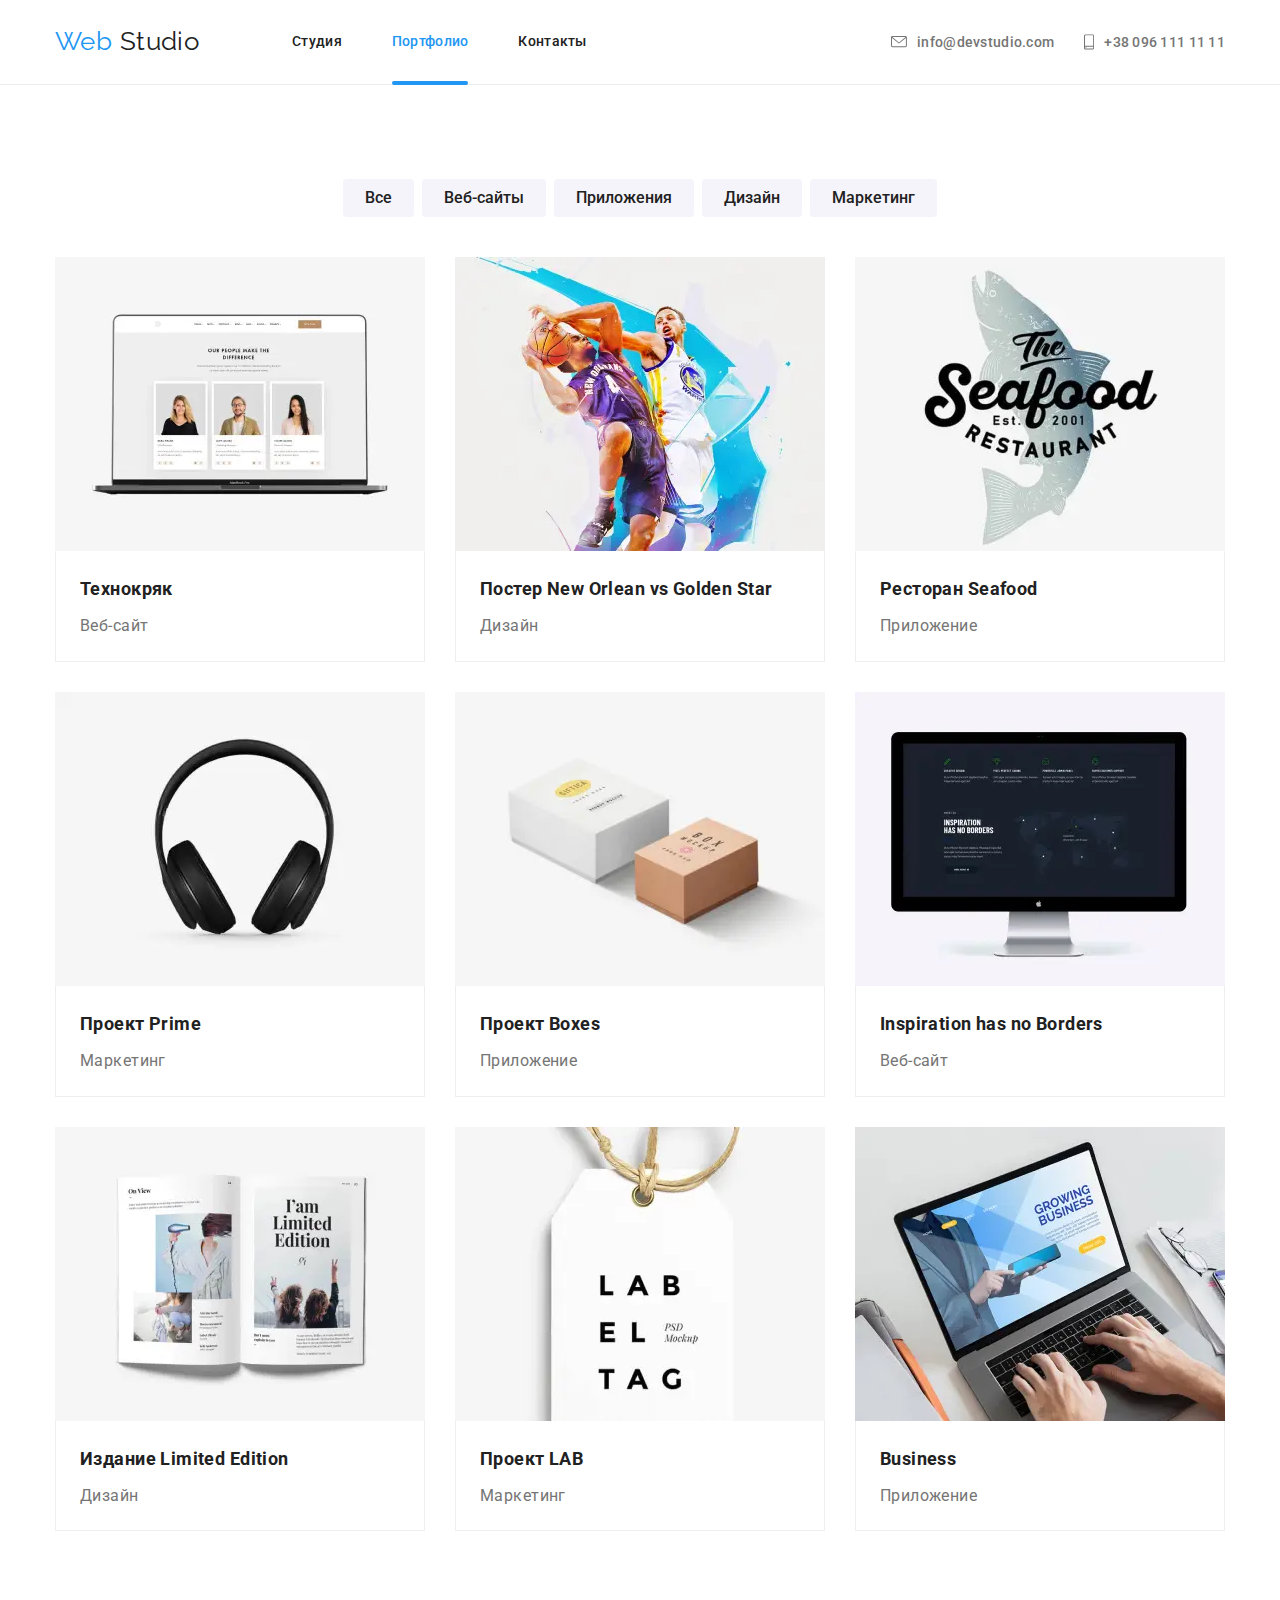
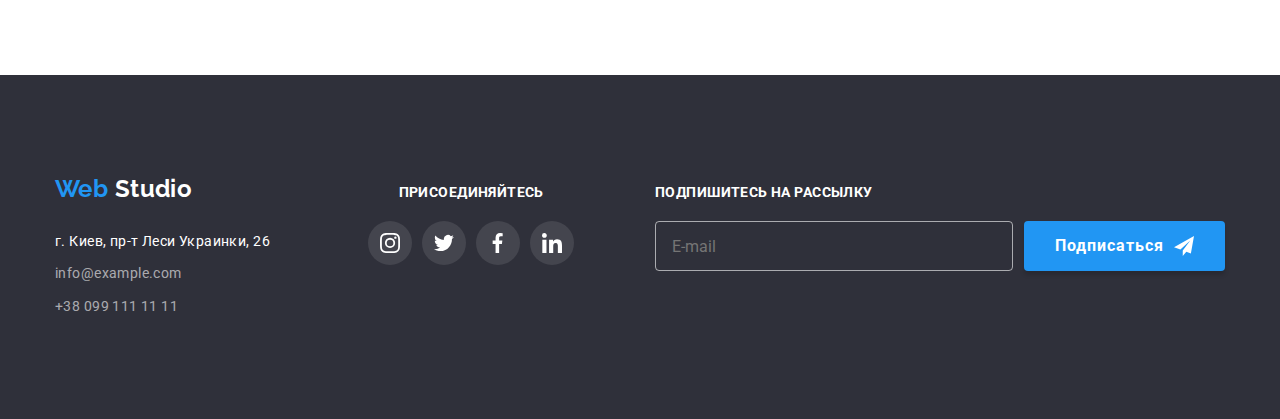
==== commit ddbbc9f8: "замена и оптимизация изображений" ====
--- a/portfolio.html
+++ b/portfolio.html
@@ -86,7 +86,17 @@
           <li class="examples-item">
             <a href="" class="ex-link">
               <div class="ex-img">
-                <img src="./images/project1.jpg" alt="" class="img"/>
+              <picture class="img">
+                <source srcset="./images/port1/port1-1200.webp 1x, ./images/port1/port1-1200-2x.webp 2x"
+                  media="(min-width: 1200px)" type="image/webp">
+                <source srcset="./images/port1/port1-768.webp 1x, ./images/port1/port1-768-2x.webp 2x"
+                  media="(min-width: 768px)" type="image/webp">
+                <source srcset="./images/port1/port1-480.webp 1x, ./images/port1/port1-480-2x.webp 2x" type="image/webp">
+                <source srcset="./images/port1/port1-1200.jpg 1x, ./images/port1/port1-1200-2x.jpg 2x" media="(min-width: 1200px)">
+                <source srcset="./images/port1/port1-768.jpg 1x, ./images/port1/port1-768-2x.jpg 2x" media="(min-width: 768px)">
+                <source srcset="./images/port1/port1-480.jpg 1x, ./images/port1/port1-480">
+                <img src="./images/port1/port1-1200.jpg" alt="best portfolio ever" >
+              </picture>
                 <p class="examples-overlay">
                   В этой версии программы исправлены старые баги и добавлены
                   новые.
@@ -101,7 +111,17 @@
           <li class="examples-item">
             <a href="" class="ex-link">
               <div class="ex-img">
-                <img src="./images/project2.jpg" alt="" class="img"/>
+                <picture class="img">
+                  <source srcset="./images/port2/port2-1200.webp 1x, ./images/port2/port2-1200-2x.webp 2x" media="(min-width: 1200px)"
+                    type="image/webp">
+                  <source srcset="./images/port2/port2-768.webp 1x, ./images/port2/port2-768-2x.webp 2x" media="(min-width: 768px)"
+                    type="image/webp">
+                  <source srcset="./images/port2/port2-480.webp 1x, ./images/port2/port2-480-2x.webp 2x" type="image/webp">
+                  <source srcset="./images/port2/port2-1200.jpg 1x, ./images/port2/port2-1200-2x.jpg 2x" media="(min-width: 1200px)">
+                  <source srcset="./images/port2/port2-768.jpg 1x, ./images/port2/port2-768-2x.jpg 2x" media="(min-width: 768px)">
+                  <source srcset="./images/port2/port2-480.jpg 1x, ./images/port2/port2-480">
+                  <img src="./images/port2/port2-1200.jpg" alt="best portfolio ever">
+                </picture>
                 <p class="examples-overlay">
                   С утра моешься подогретой водой в тазике. Зато потом весь день
                   — брифинги, диджитал, интеграция бизнеса в технологии 21 века.
@@ -116,7 +136,17 @@
           <li class="examples-item">
             <a href="" class="ex-link">
               <div class="ex-img">
-                <img src="./images/project3.jpg" alt="" class="img" />
+                <picture class="img">
+                  <source srcset="./images/port3/port3-1200.webp 1x, ./images/port3/port3-1200-2x.webp 2x" media="(min-width: 1200px)"
+                    type="image/webp">
+                  <source srcset="./images/port3/port3-768.webp 1x, ./images/port3/port3-768-2x.webp 2x" media="(min-width: 768px)"
+                    type="image/webp">
+                  <source srcset="./images/port3/port3-480.webp 1x, ./images/port3/port3-480-2x.webp 2x" type="image/webp">
+                  <source srcset="./images/port3/port3-1200.jpg 1x, ./images/port3/port3-1200-2x.jpg 2x" media="(min-width: 1200px)">
+                  <source srcset="./images/port3/port3-768.jpg 1x, ./images/port3/port3-768-2x.jpg 2x" media="(min-width: 768px)">
+                  <source srcset="./images/port3/port3-480.jpg 1x, ./images/port3/port3-480">
+                  <img src="./images/port3/port3-1200.jpg" alt="best portfolio ever">
+                </picture>
                 <p class="examples-overlay">
                   Падает комп с 16-го этажа и думает: "Вот сейчас бы зависнуть"
                 </p>
@@ -130,7 +160,17 @@
           <li class="examples-item">
             <a href="" class="ex-link">
               <div class="ex-img">
-                <img src="./images/project4.jpg" alt="" class="img"/>
+                <picture class="img">
+                  <source srcset="./images/port4/port4-1200.webp 1x, ./images/port4/port4-1200-2x.webp 2x" media="(min-width: 1200px)"
+                    type="image/webp">
+                  <source srcset="./images/port4/port4-768.webp 1x, ./images/port4/port4-768-2x.webp 2x" media="(min-width: 768px)"
+                    type="image/webp">
+                  <source srcset="./images/port4/port4-480.webp 1x, ./images/port4/port4-480-2x.webp 2x" type="image/webp">
+                  <source srcset="./images/port4/port4-1200.jpg 1x, ./images/port4/port4-1200-2x.jpg 2x" media="(min-width: 1200px)">
+                  <source srcset="./images/port4/port4-768.jpg 1x, ./images/port4/port4-768-2x.jpg 2x" media="(min-width: 768px)">
+                  <source srcset="./images/port4/port4-480.jpg 1x, ./images/port4/port4-480">
+                  <img src="./images/port4/port4-1200.jpg" alt="best portfolio ever">
+                </picture>
                 <p class="examples-overlay">
                   Чувашские хакеры взломали трансформаторную будку, хакнули
                   несколько киловатт и испарились без следов.
@@ -145,7 +185,17 @@
           <li class="examples-item">
             <a href="" class="ex-link">
               <div class="ex-img">
-                <img src="./images/project5.jpg" alt="" class="img"/>
+                <picture class="img">
+                  <source srcset="./images/port5/port5-1200.webp 1x, ./images/port5/port5-1200-2x.webp 2x" media="(min-width: 1200px)"
+                    type="image/webp">
+                  <source srcset="./images/port5/port5-768.webp 1x, ./images/port5/port5-768-2x.webp 2x" media="(min-width: 768px)"
+                    type="image/webp">
+                  <source srcset="./images/port5/port5-480.webp 1x, ./images/port5/port5-480-2x.webp 2x" type="image/webp">
+                  <source srcset="./images/port5/port5-1200.jpg 1x, ./images/port5/port5-1200-2x.jpg 2x" media="(min-width: 1200px)">
+                  <source srcset="./images/port5/port5-768.jpg 1x, ./images/port5/port5-768-2x.jpg 2x" media="(min-width: 768px)">
+                  <source srcset="./images/port5/port5-480.jpg 1x, ./images/port5/port5-480">
+                  <img src="./images/port5/port5-1200.jpg" alt="best portfolio ever">
+                </picture>
                 <p class="examples-overlay">
                   Слушай, я давно не писал ручкой. Ты не знаешь, где у нее можно
                   поменять раскладку с русской на английскую?
@@ -160,7 +210,17 @@
           <li class="examples-item">
             <a href="" class="ex-link">
               <div class="ex-img">
-                <img src="./images/project6.jpg" alt="" class="img"/>
+                <picture class="img">
+                  <source srcset="./images/port6/port6-1200.webp 1x, ./images/port6/port6-1200-2x.webp 2x" media="(min-width: 1200px)"
+                    type="image/webp">
+                  <source srcset="./images/port6/port6-768.webp 1x, ./images/port6/port6-768-2x.webp 2x" media="(min-width: 768px)"
+                    type="image/webp">
+                  <source srcset="./images/port6/port6-480.webp 1x, ./images/port6/port6-480-2x.webp 2x" type="image/webp">
+                  <source srcset="./images/port6/port6-1200.jpg 1x, ./images/port6/port6-1200-2x.jpg 2x" media="(min-width: 1200px)">
+                  <source srcset="./images/port6/port6-768.jpg 1x, ./images/port6/port6-768-2x.jpg 2x" media="(min-width: 768px)">
+                  <source srcset="./images/port6/port6-480.jpg 1x, ./images/port6/port6-480">
+                  <img src="./images/port6/port6-1200.jpg" alt="best portfolio ever">
+                </picture>
                 <p class="examples-overlay">
                   Решил занять у друга 1000 гривен, но для ровного счёта занял
                   1024.
@@ -175,7 +235,17 @@
           <li class="examples-item">
             <a href="" class="ex-link">
               <div class="ex-img">
-                <img src="./images/project7.jpg" alt="" class="img"/>
+                <picture class="img">
+                  <source srcset="./images/port7/port7-1200.webp 1x, ./images/port7/port7-1200-2x.webp 2x" media="(min-width: 1200px)"
+                    type="image/webp">
+                  <source srcset="./images/port7/port7-768.webp 1x, ./images/port7/port7-768-2x.webp 2x" media="(min-width: 768px)"
+                    type="image/webp">
+                  <source srcset="./images/port7/port7-480.webp 1x, ./images/port7/port7-480-2x.webp 2x" type="image/webp">
+                  <source srcset="./images/port7/port7-1200.jpg 1x, ./images/port7/port7-1200-2x.jpg 2x" media="(min-width: 1200px)">
+                  <source srcset="./images/port7/port7-768.jpg 1x, ./images/port7/port7-768-2x.jpg 2x" media="(min-width: 768px)">
+                  <source srcset="./images/port7/port7-480.jpg 1x, ./images/port7/port7-480">
+                  <img src="./images/port7/port7-1200.jpg" alt="best portfolio ever">
+                </picture>
                 <p class="examples-overlay">
                   Народная примета. Если вы видите сисадмина с чистой головой,
                   значит, недавно был дождь.
@@ -190,7 +260,17 @@
           <li class="examples-item">
             <a href="" class="ex-link">
               <div class="ex-img">
-                <img src="./images/project8.jpg" alt="" class="img"/>
+                <picture class="img">
+                  <source srcset="./images/port8/port8-1200.webp 1x, ./images/port8/port8-1200-2x.webp 2x" media="(min-width: 1200px)"
+                    type="image/webp">
+                  <source srcset="./images/port8/port8-768.webp 1x, ./images/port8/port8-768-2x.webp 2x" media="(min-width: 768px)"
+                    type="image/webp">
+                  <source srcset="./images/port8/port8-480.webp 1x, ./images/port8/port8-480-2x.webp 2x" type="image/webp">
+                  <source srcset="./images/port8/port8-1200.jpg 1x, ./images/port8/port8-1200-2x.jpg 2x" media="(min-width: 1200px)">
+                  <source srcset="./images/port8/port8-768.jpg 1x, ./images/port8/port8-768-2x.jpg 2x" media="(min-width: 768px)">
+                  <source srcset="./images/port8/port8-480.jpg 1x, ./images/port8/port8-480">
+                  <img src="./images/port8/port8-1200.jpg" alt="best portfolio ever">
+                </picture>
                 <p class="examples-overlay">
                   Если бы я не был программистом, я, наверное, хирургом бы стал:
                   люблю, знаете ли, поковыряться во всякой фигне непонятной.
@@ -205,7 +285,17 @@
           <li class="examples-item">
             <a href="" class="ex-link">
               <div class="ex-img">
-                <img src="./images/project9.jpg" alt="" class="img"/>
+                <picture class="img">
+                  <source srcset="./images/port9/port9-1200.webp 1x, ./images/port9/port9-1200-2x.webp 2x" media="(min-width: 1200px)"
+                    type="image/webp">
+                  <source srcset="./images/port9/port9-768.webp 1x, ./images/port9/port9-768-2x.webp 2x" media="(min-width: 768px)"
+                    type="image/webp">
+                  <source srcset="./images/port9/port9-480.webp 1x, ./images/port9/port9-480-2x.webp 2x" type="image/webp">
+                    <source srcset="./images/port9/port9-1200.jpg 1x, ./images/port9/port9-1200-2x.jpg 2x" media="(min-width: 1200px)">
+                    <source srcset="./images/port9/port9-768.jpg 1x, ./images/port9/port9-768-2x.jpg 2x" media="(min-width: 768px)">
+                    <source srcset="./images/port9/port9-480.jpg 1x, ./images/port9/port9-480">
+                  <img src="./images/port9/port9-1200.jpg" alt="best portfolio ever">
+                </picture>
                 <p class="examples-overlay">
                   Программисты на работе общаются двумя фразами: "непонятно" и
                   "вроде работает".
@@ -237,42 +327,42 @@
           </address>
         </div>
         <!-- ссылки на социальные сети -->
-        <div class="footer-socials">
-          <b>присоединяйтесь</b>
-          <ul class="socials-list">
-            <li class="item">
-              <a href="https://www.instagram.com/" class="link">
-                <svg class="icon">
-                  <use href="./images/svg/symbol-defs.svg#logo-insta"></use>
-                </svg>
-              </a>
-            </li>
-            <li class="item">
-              <a href="https://twitter.com/" class="link">
-                <svg class="icon">
-                  <use href="./images/svg/symbol-defs.svg#logo-twitter"></use>
-                </svg>
-              </a>
-            </li>
-            <li class="item">
-              <a href="https://www.facebook.com/" class="link">
-                <svg class="icon">
-                  <use href="./images/svg/symbol-defs.svg#logo-fb"></use>
-                </svg>
-              </a>
-            </li>
-            <li class="item">
-              <a href="https://www.linkedin.com" class="link">
-                <svg class="icon">
-                  <use href="./images/svg/symbol-defs.svg#logo-in"></use>
-                </svg>
-              </a>
-            </li>
-          </ul>
-        </div>
+      <div class="footer-socials">
+        <b class="subtitle">присоединяйтесь</b>
+        <ul class="socials-list">
+          <li class="item">
+            <a href="https://www.instagram.com/" class="link" aria-label="логотип инстаграм">
+              <svg class="icon">
+                <use href="./images/svg/symbol-defs.svg#logo-insta"></use>
+              </svg>
+            </a>
+          </li>
+          <li class="item">
+            <a href="https://twitter.com/" class="link" aria-label="логотип твиттер">
+              <svg class="icon">
+                <use href="./images/svg/symbol-defs.svg#logo-twitter"></use>
+              </svg>
+            </a>
+          </li>
+          <li class="item">
+            <a href="https://www.facebook.com/" class="link" aria-label="логотип фейсбук">
+              <svg class="icon">
+                <use href="./images/svg/symbol-defs.svg#logo-fb"></use>
+              </svg>
+            </a>
+          </li>
+          <li class="item">
+            <a href="https://www.linkedin.com" class="link" aria-label="логотип линкедин">
+              <svg class="icon">
+                <use href="./images/svg/symbol-defs.svg#logo-in"></use>
+              </svg>
+            </a>
+          </li>
+        </ul>
+      </div>
         <!-- форма подписки на рассылку -->
         <div class="footer-mail">
-          <b>Подпишитесь на рассылку</b>
+          <b class="subtitle">Подпишитесь на рассылку</b>
           <form action="" class="form">
             <input
               type="email"
--- a/css/main.min.css
+++ b/css/main.min.css
@@ -1,2 +1,2 @@
-/*! normalize.css v8.0.1 | MIT License | github.com/necolas/normalize.css */html{line-height:1.15;-webkit-text-size-adjust:100%}body{margin:0}main{display:block}h1{font-size:2em;margin:0.67em 0}hr{-webkit-box-sizing:content-box;box-sizing:content-box;height:0;overflow:visible}pre{font-family:monospace, monospace;font-size:1em}a{background-color:transparent}abbr[title]{border-bottom:none;text-decoration:underline;-webkit-text-decoration:underline dotted;text-decoration:underline dotted}b,strong{font-weight:bolder}code,kbd,samp{font-family:monospace, monospace;font-size:1em}small{font-size:80%}sub,sup{font-size:75%;line-height:0;position:relative;vertical-align:baseline}sub{bottom:-0.25em}sup{top:-0.5em}img{border-style:none}button,input,optgroup,select,textarea{font-family:inherit;font-size:100%;line-height:1.15;margin:0}button,input{overflow:visible}button,select{text-transform:none}button,[type="button"],[type="reset"],[type="submit"]{-webkit-appearance:button}button::-moz-focus-inner,[type="button"]::-moz-focus-inner,[type="reset"]::-moz-focus-inner,[type="submit"]::-moz-focus-inner{border-style:none;padding:0}button:-moz-focusring,[type="button"]:-moz-focusring,[type="reset"]:-moz-focusring,[type="submit"]:-moz-focusring{outline:1px dotted ButtonText}fieldset{padding:0.35em 0.75em 0.625em}legend{-webkit-box-sizing:border-box;box-sizing:border-box;color:inherit;display:table;max-width:100%;padding:0;white-space:normal}progress{vertical-align:baseline}textarea{overflow:auto}[type="checkbox"],[type="radio"]{-webkit-box-sizing:border-box;box-sizing:border-box;padding:0}[type="number"]::-webkit-inner-spin-button,[type="number"]::-webkit-outer-spin-button{height:auto}[type="search"]{-webkit-appearance:textfield;outline-offset:-2px}[type="search"]::-webkit-search-decoration{-webkit-appearance:none}::-webkit-file-upload-button{-webkit-appearance:button;font:inherit}details{display:block}summary{display:list-item}template{display:none}[hidden]{display:none}html{-webkit-box-sizing:border-box;box-sizing:border-box}*,*::before,*::after{-webkit-box-sizing:inherit;box-sizing:inherit}body{color:#757575;background-color:#fff;font-family:Roboto, sans-serif;font-size:14px;letter-spacing:0.03em;margin:0}ul{list-style-type:none;padding:0;margin:0}a{text-decoration:none;display:block}img{display:block}.container{margin-left:auto;margin-right:auto;padding:0px 15px}@media screen and (min-width: 480px){.container{width:480px}}@media screen and (min-width: 768px){.container{width:768px}}@media screen and (min-width: 1200px){.container{width:1200px}}.section:not(:first-child){padding-top:60px;padding-bottom:60px}@media screen and (min-width: 1200px){.section:not(:first-child){padding-top:94px;padding-bottom:94px}}.primary-button{display:-webkit-box;display:-ms-flexbox;display:flex;-webkit-box-align:center;-ms-flex-align:center;align-items:center;padding:10px 29px;height:50px;color:#fff;background-color:#2196f3;-webkit-box-shadow:0px 4px 4px rgba(0,0,0,0.15);box-shadow:0px 4px 4px rgba(0,0,0,0.15);font-family:inherit;font-size:16px;font-weight:700;line-height:1.88;letter-spacing:0.06em;border-color:transparent;border-radius:4px;cursor:pointer;-webkit-transition:color 250ms cubic-bezier(0.4, 0, 0.2, 1),background-color 250ms cubic-bezier(0.4, 0, 0.2, 1),border-color 250ms cubic-bezier(0.4, 0, 0.2, 1);transition:color 250ms cubic-bezier(0.4, 0, 0.2, 1),background-color 250ms cubic-bezier(0.4, 0, 0.2, 1),border-color 250ms cubic-bezier(0.4, 0, 0.2, 1)}.primary-button:hover,.primary-button:focus{color:#2196f3;background-color:#fff;border-color:#2196f3}.primary-title{margin-top:0;margin-bottom:30px;color:#212121;font-size:28px;font-weight:700;line-height:1.178;text-align:center}@media screen and (min-width: 1200px){.primary-title{margin-bottom:50px;font-size:36px}}.hidden{position:absolute !important;clip:rect(1px 1px 1px 1px);clip:rect(1px 1px 1px 1px);padding:0 !important;border:0 !important;height:0 !important;width:0 !important;overflow:hidden}.page-header{position:relative;z-index:99;background-color:#fff;border-bottom:1px solid #ececec}.navigation{display:-webkit-box;display:-ms-flexbox;display:flex;-webkit-box-pack:justify;-ms-flex-pack:justify;justify-content:space-between;-webkit-box-align:center;-ms-flex-align:center;align-items:center}.logo{display:block;margin-top:16px;margin-bottom:16px;color:#212121;font-family:Raleway,sans-serif;font-size:24px;line-height:1.16}.logo-part{color:#2196f3}@media screen and (min-width: 1200px){.logo{font-size:26px;line-height:1.19}}@media screen and (max-width: 767px){.menu-container{position:absolute;top:100%;left:0;width:100%;padding:60px 10px;text-align:center;background-color:#fff;-webkit-box-shadow:0px 4px 8px rgba(0,0,0,0.04),0px 2px 4px rgba(0,0,0,0.08),0px 1px 3px rgba(0,0,0,0.16);box-shadow:0px 4px 8px rgba(0,0,0,0.04),0px 2px 4px rgba(0,0,0,0.08),0px 1px 3px rgba(0,0,0,0.16);visibility:hidden;z-index:-1;pointer-events:none;-webkit-transform:translateY(-100%);transform:translateY(-100%);-webkit-transition:visibility 300ms linear, -webkit-transform 200ms linear;transition:visibility 300ms linear, -webkit-transform 200ms linear;transition:transform 200ms linear, visibility 300ms linear;transition:transform 200ms linear, visibility 300ms linear, -webkit-transform 200ms linear}.menu-container.is-open{-webkit-transform:translateY(0);transform:translateY(0);visibility:visible;pointer-events:initial}}@media screen and (min-width: 768px){.menu-container{display:-webkit-box;display:-ms-flexbox;display:flex;-webkit-box-align:center;-ms-flex-align:center;align-items:center;-webkit-box-flex:1;-ms-flex-positive:1;flex-grow:1}}@media screen and (max-width: 767px){.nav-list{margin-bottom:60px;margin-left:auto;margin-right:auto}.nav-list li+li{margin-top:40px}}@media screen and (min-width: 768px){.nav-list{display:-webkit-box;display:-ms-flexbox;display:flex;-webkit-box-align:center;-ms-flex-align:center;align-items:center;margin-left:auto;margin-right:auto}.nav-list li+li{margin-left:50px}}@media screen and (min-width: 1200px){.nav-list{margin-left:93px}}.nav-link{position:relative;display:inline-block;font-size:18px;font-weight:500;line-height:1.17;letter-spacing:0.02em;color:#212121}.nav-link:hover,.nav-link:focus,.nav-link.current{color:#2196f3}.nav-link.current::after{position:absolute;bottom:-8px;content:"";display:block;width:100%;height:4px;border-radius:2px;background-color:#2196f3}@media screen and (min-width: 768px){.nav-link{padding:32px 0px;font-size:14px;line-height:1.42}.nav-link.current::after{bottom:-1px}}@media screen and (max-width: 1199px){.contacts{margin-top:auto;margin-bottom:auto}.contacts li+li{margin-top:10px}}@media screen and (max-width: 767px){.contacts{margin-left:auto;margin-right:auto}.contacts-link{font-size:18px}.contacts li+li{margin-top:16px}}@media screen and (min-width: 1200px){.contacts{display:-webkit-box;display:-ms-flexbox;display:flex;text-align:center}.contacts li+li{margin-left:30px}}.contacts-link{display:-webkit-inline-box;display:-ms-inline-flexbox;display:inline-flex;-webkit-box-align:baseline;-ms-flex-align:baseline;align-items:baseline;color:#757575;font-weight:500;line-height:1.17;letter-spacing:0.02em}.contacts-link:hover,.contacts-link:focus{color:#2196f3}.contacts-link p{margin:0}.contacts-link .icon{display:inline-block;margin-right:10px;fill:currentColor}@media screen and (min-width: 768px){.contacts-link{display:-webkit-box;display:-ms-flexbox;display:flex;-webkit-box-align:center;-ms-flex-align:center;align-items:center;font-size:12px}}@media screen and (max-width: 767px){.icon-envelope{width:16px;height:12px}}@media screen and (min-width: 768px){.icon-envelope{width:14px;height:10px}}@media screen and (max-width: 767px){.icon-phone{width:12px;height:15px}}@media screen and (min-width: 768px){.icon-phone{width:10px;height:14px}}@media screen and (max-width: 767px){.menu-btn{display:-webkit-inline-box;display:-ms-inline-flexbox;display:inline-flex;padding:0;color:#212121;background-color:#fff;background-origin:border-box;border:none}.menu-btn:hover,.menu-btn:focus{color:#2196f3}.menu-btn .open-icon{display:block}.menu-btn .close-icon{display:none}.menu-icon{fill:currentColor}.menu-btn.is-open .open-icon{display:none}.menu-btn.is-open .close-icon{display:block}}@media screen and (min-width: 768px){.menu-btn{display:none}}.hero{max-width:1600px;height:400px;padding:118px 0px;background-image:-webkit-gradient(linear, left top, right top, from(rgba(47,48,58,0.4)), to(rgba(47,48,58,0.4))),url(../../../images/header.jpg);background-image:linear-gradient(to right, rgba(47,48,58,0.4), rgba(47,48,58,0.4)),url(../../../images/header.jpg);background-position:center;background-repeat:no-repeat;background-size:cover}@media screen and (min-width: 1200px){.hero{padding:200px 0px;height:600px}}.hero-title{margin-left:auto;margin-right:auto;margin-top:0;margin-bottom:0;color:#fff;font-weight:900;letter-spacing:0.06em;text-transform:uppercase;text-align:center}@media screen and (max-width: 1199px){.hero-title{max-width:360px;font-size:26px;line-height:1.62}}@media screen and (min-width: 1200px){.hero-title{width:696px;font-size:44px;line-height:1.36}}.hero-btn{padding:0px 32px;margin-left:auto;margin-right:auto;margin-top:30px}.backdrop{z-index:120;position:fixed;top:0;left:0;width:100%;height:100%;background-color:rgba(0,0,0,0.2);opacity:1;-webkit-transform:scale(1);transform:scale(1);-webkit-transition:opacity 500ms cubic-bezier(0.4, 0, 0.2, 1);transition:opacity 500ms cubic-bezier(0.4, 0, 0.2, 1);overflow-y:scroll}.backdrop.is-hidden{opacity:0;pointer-events:none}body.modal-open{overflow:hidden}@media screen and (min-width: 1200px){.features-section{display:block;padding-bottom:0}}.features{margin-left:auto;margin-right:auto}@media screen and (min-width: 768px){.features{margin:-15px;display:-webkit-box;display:-ms-flexbox;display:flex;-ms-flex-wrap:wrap;flex-wrap:wrap}}.features .section-title{margin-top:30px;margin-bottom:10px;font-size:14px;font-weight:700;line-height:1.14;color:#212121;text-transform:uppercase}@media screen and (max-width: 767px){.features .section-title{text-align:center}}.features .list{width:100%;margin-left:auto;margin-right:auto}@media screen and (max-width: 767px){.features .list:last-child{margin-bottom:0}}@media screen and (min-width: 480px){.features .list{width:450px;margin-bottom:30px}}@media screen and (min-width: 768px){.features .list{width:calc(50% - 30px);margin:15px}}@media screen and (min-width: 768px) and (min-width: 1200px){.features .list{width:calc((100% - 120px) / 4)}}.features .list p{margin-top:0;margin-bottom:0;line-height:1.71}.features-logo{display:-webkit-box;display:-ms-flexbox;display:flex;-webkit-box-pack:center;-ms-flex-pack:center;justify-content:center;-webkit-box-align:center;-ms-flex-align:center;align-items:center;width:100%;height:120px;background-color:#f5f4fa;border-radius:4px}.features-logo .icon{width:70px;height:70px}@media screen and (max-width: 1199px){.actions-section{display:none}}.actions{display:-webkit-box;display:-ms-flexbox;display:flex}.actions .list{position:relative;width:calc((100% - 60px) / 3);margin-right:30px}.actions .list:last-child{margin-right:0}.actions .section-title{position:absolute;bottom:0;left:0;right:0;margin-bottom:0;margin-top:0;padding-top:27px;padding-bottom:27px;text-align:center;text-transform:uppercase;font-size:14px;font-weight:700;line-height:1.14;color:#fff;background-color:rgba(47,48,58,0.8)}.team-section{background-color:#f5f4fa}.team{text-align:center;width:100%}@media screen and (min-width: 768px){.team{display:-webkit-box;display:-ms-flexbox;display:flex;-ms-flex-wrap:wrap;flex-wrap:wrap}}.card{width:100%;margin-bottom:30px;background-color:#fff;-webkit-box-shadow:0px 1px 3px rgba(0,0,0,0.12),0px 1px 1px rgba(0,0,0,0.14),0px 2px 1px rgba(0,0,0,0.2);box-shadow:0px 1px 3px rgba(0,0,0,0.12),0px 1px 1px rgba(0,0,0,0.14),0px 2px 1px rgba(0,0,0,0.2);border-radius:0px 0px 4px 4px}@media screen and (max-width: 767px){.card{max-width:450px}.card:last-child{margin-bottom:0}}@media screen and (min-width: 768px){.card{max-width:352px}.card:nth-child(odd){margin-right:30px}.card:nth-last-child(-n+2){margin-bottom:0}}@media screen and (min-width: 1200px){.card{max-width:270px;margin-bottom:0}.card:not(:last-child){margin-right:30px}}.card-img{width:100%}.card .title{margin-top:30px;margin-bottom:10px;color:#212121;font-weight:500;font-size:16px;line-height:1.19}.card p{margin-top:0;margin-bottom:0;font-size:16px;font-weight:400;line-height:1.19}.team-socials{display:-webkit-box;display:-ms-flexbox;display:flex;-webkit-box-pack:center;-ms-flex-pack:center;justify-content:center;margin-top:16px;margin-left:auto;margin-right:auto}@media screen and (min-width: 480px){.team-socials li+li{margin-left:10px}}.team-link{display:-webkit-box;display:-ms-flexbox;display:flex;-webkit-box-pack:center;-ms-flex-pack:center;justify-content:center;-webkit-box-align:center;-ms-flex-align:center;align-items:center;margin-bottom:24px;width:44px;height:44px;color:#afb1b8;border-radius:50%;-webkit-transition:color 250ms cubic-bezier(0.4, 0, 0.2, 1),background-color 250ms cubic-bezier(0.4, 0, 0.2, 1);transition:color 250ms cubic-bezier(0.4, 0, 0.2, 1),background-color 250ms cubic-bezier(0.4, 0, 0.2, 1)}.team-link:hover,.team-link:focus{color:#fff;background-color:#2196f3}.team-link-icon{width:20px;height:20px;fill:currentColor}.clients-list{display:block}@media screen and (min-width: 480px){.clients-list{display:-webkit-box;display:-ms-flexbox;display:flex;-ms-flex-wrap:wrap;flex-wrap:wrap;margin:-15px}}.clients-list li+li{margin-top:30px}.clients-list .item{height:90px}@media screen and (min-width: 480px){.clients-list .item{min-width:calc(50% - 30px);margin:15px}}@media screen and (min-width: 768px){.clients-list .item{min-width:calc(30% - 7.5px)}.clients-list .item:nth-last-child(-n+3){margin-bottom:0}}@media screen and (min-width: 1200px){.clients-list .item{min-width:calc((100% - 180px) / 6)}}.clients-link{display:-webkit-box;display:-ms-flexbox;display:flex;-webkit-box-pack:center;-ms-flex-pack:center;justify-content:center;-webkit-box-align:center;-ms-flex-align:center;align-items:center;border:1px solid #afb1b8;border-radius:4px;-webkit-transition:color 250ms cubic-bezier(0.4, 0, 0.2, 1),border-color 250ms cubic-bezier(0.4, 0, 0.2, 1);transition:color 250ms cubic-bezier(0.4, 0, 0.2, 1),border-color 250ms cubic-bezier(0.4, 0, 0.2, 1);min-width:100%;min-height:100%;overflow:hidden;color:#afb1b8}.clients-link:hover,.clients-link:focus{color:#2196f3;border-color:#2196f3}.clients-link-icon{fill:currentColor}.portfolio-btn{margin-bottom:40px}.filter-buttons{display:-webkit-box;display:-ms-flexbox;display:flex}.filter-buttons .item:not(:last-child){margin-right:8px}@media screen and (max-width: 767px){.filter-buttons{-ms-flex-wrap:wrap;flex-wrap:wrap}.filter-buttons .item{margin-bottom:15px}.filter-buttons .item:nth-last-child(-n+2){margin-bottom:0}}.filter-buttons .btn{padding-top:6px;padding-left:22px;padding-right:22px;padding-bottom:6px;color:#212121;background-color:#f5f4fa;border:4px;border-color:#f5f4fa;border-radius:4px;font-weight:500;font-size:16px;line-height:1.62;-webkit-transition:250ms cubic-bezier(0.4, 0, 0.2, 1);transition:250ms cubic-bezier(0.4, 0, 0.2, 1)}.filter-buttons .btn:hover,.filter-buttons .btn:focus{color:#fff;background-color:#2196f3;border-color:#2196f3;-webkit-box-shadow:0px 3px 1px rgba(0,0,0,0.1),0px 1px 2px rgba(0,0,0,0.08),0px 2px 2px rgba(0,0,0,0.12);box-shadow:0px 3px 1px rgba(0,0,0,0.1),0px 1px 2px rgba(0,0,0,0.08),0px 2px 2px rgba(0,0,0,0.12)}.portfolio{margin-bottom:50px}.examples-item{display:block;width:100%;margin-bottom:30px;background-color:#fff}@media screen and (max-width: 767px){.examples-item{max-width:450px}.examples-item:last-child{margin-bottom:0}}@media screen and (min-width: 768px){.examples-item{max-width:352px}.examples-item:nth-child(odd){margin-right:30px}.examples-item:nth-last-child(-n+2){margin-bottom:0}}.ex-link{display:block;width:100%;height:100%;-webkit-box-shadow:none;box-shadow:none;-webkit-transition:-webkit-box-shadow 250ms cubic-bezier(0.4, 0, 0.2, 1);transition:-webkit-box-shadow 250ms cubic-bezier(0.4, 0, 0.2, 1);transition:box-shadow 250ms cubic-bezier(0.4, 0, 0.2, 1);transition:box-shadow 250ms cubic-bezier(0.4, 0, 0.2, 1), -webkit-box-shadow 250ms cubic-bezier(0.4, 0, 0.2, 1)}.ex-link:hover,.ex-link:focus{-webkit-box-shadow:0px 1px 1px rgba(0,0,0,0.12),0px 4px 4px rgba(0,0,0,0.06),1px 4px 6px rgba(0,0,0,0.16);box-shadow:0px 1px 1px rgba(0,0,0,0.12),0px 4px 4px rgba(0,0,0,0.06),1px 4px 6px rgba(0,0,0,0.16)}.ex-img{position:relative;overflow:hidden;max-width:100%;-webkit-transition:-webkit-transform 250ms cubic-bezier(0.4, 0, 0.2, 1);transition:-webkit-transform 250ms cubic-bezier(0.4, 0, 0.2, 1);transition:transform 250ms cubic-bezier(0.4, 0, 0.2, 1);transition:transform 250ms cubic-bezier(0.4, 0, 0.2, 1), -webkit-transform 250ms cubic-bezier(0.4, 0, 0.2, 1)}.ex-img .img{width:100%}.examples-overlay{position:absolute;width:100%;height:100%;padding:63px 24px;margin:0;background-color:rgba(33,150,243,0.9);color:#ffffff;font-family:Roboto;font-weight:400;font-size:18px;line-height:1.56;-webkit-transform:translateY(0);transform:translateY(0);-webkit-transition:-webkit-transform 250ms cubic-bezier(0.4, 0, 0.2, 1);transition:-webkit-transform 250ms cubic-bezier(0.4, 0, 0.2, 1);transition:transform 250ms cubic-bezier(0.4, 0, 0.2, 1);transition:transform 250ms cubic-bezier(0.4, 0, 0.2, 1), -webkit-transform 250ms cubic-bezier(0.4, 0, 0.2, 1)}.ex-link:hover .examples-overlay{-webkit-transform:translateY(-100%);transform:translateY(-100%)}.ex-meta{padding:20px 24px;border:1px solid #eeeeee;border-top:none;background-size:contain}.examples-title{margin-top:0;margin-bottom:4px;color:#212121;font-weight:700;font-size:18px;line-height:2}.examples-category{margin-top:0;margin-bottom:0;color:#757575;font-size:16px;line-height:1.87}footer{color:#fff;background-color:#2f303a;font-size:14px;line-height:1.14;text-transform:uppercase;text-align:center}.footer-box{display:block}.footer-box .subtitle{font-weight:700}@media screen and (min-width: 768px){.footer-box{display:-webkit-box;display:-ms-flexbox;display:flex;-ms-flex-wrap:wrap;flex-wrap:wrap;-webkit-box-pack:justify;-ms-flex-pack:justify;justify-content:space-between;-webkit-box-align:baseline;-ms-flex-align:baseline;align-items:baseline}}@media screen and (min-width: 1200px){.footer-box{-ms-flex-wrap:nowrap;flex-wrap:nowrap;-webkit-box-align:baseline;-ms-flex-align:baseline;align-items:baseline}}.footer-address{margin-bottom:60px}.footer-address .logo{margin-top:0;margin-bottom:20px;color:#fff;font-family:Raleway,sans-serif;font-weight:700;font-size:24px;line-height:1.67;text-transform:none}@media screen and (min-width: 768px){.footer-address{width:calc(50-15px);margin-left:16px}}@media screen and (min-width: 1200px){.footer-address{width:calc(25% - 30px);margin-left:0;text-align:left;margin-bottom:0}}.address-container{font-style:normal;font-weight:400;font-size:14px;text-transform:none;line-height:1.71}.address-container .text{margin-top:0;margin-bottom:0}.address-container .text:not(:last-child){margin-bottom:8px}@media screen and (min-width: 1200px){.address-container .text:not(:last-child){margin-bottom:9px}}.footer-contacts{color:rgba(255,255,255,0.6)}@media screen and (min-width: 768px){.footer-socials{width:calc(50%-15px);margin-right:30px}}@media screen and (min-width: 1200px){.footer-socials{width:calc(25% - 30px)}}.socials-list{display:-webkit-box;display:-ms-flexbox;display:flex;-webkit-box-pack:center;-ms-flex-pack:center;justify-content:center;margin-top:20px;margin-bottom:60px}.socials-list .item:not(:last-child){margin-right:10px}.socials-list .link{display:-webkit-box;display:-ms-flexbox;display:flex;-webkit-box-pack:center;-ms-flex-pack:center;justify-content:center;-webkit-box-align:center;-ms-flex-align:center;align-items:center;width:44px;height:44px;border-radius:50%;color:#fff;background-color:rgba(255,255,255,0.1);-webkit-transition:background-color 250ms cubic-bezier(0.4, 0, 0.2, 1);transition:background-color 250ms cubic-bezier(0.4, 0, 0.2, 1)}.socials-list .link:hover,.socials-list .link:focus{background-color:#2196f3}.socials-list .link .icon{width:20px;height:20px;fill:currentColor}.footer-mail{display:block}@media screen and (max-width: 1199px){.footer-mail{width:100%}}@media screen and (min-width: 1200px){.footer-mail{text-align:left;width:calc(50% - 15px)}}.form{width:100%;margin-top:20px}@media screen and (max-width: 1199px){.form{max-width:450px;margin-left:auto;margin-right:auto}}@media screen and (min-width: 1200px){.form{display:-webkit-box;display:-ms-flexbox;display:flex;-webkit-box-pack:justify;-ms-flex-pack:justify;justify-content:space-between}.form .submit-btn{margin-right:0}}.footer-input{width:100%;height:50px;padding-left:16px;margin-bottom:20px;font-size:16px;font-weight:400;line-height:1.25;text-transform:none;background-color:transparent;color:rgba(255,255,255,0.6);border:1px solid rgba(255,255,255,0.6);border-radius:4px}.footer-input:focus{border-color:#2196f3;outline:none}@media screen and (min-width: 1200px){.footer-input{max-width:358px;margin-bottom:0}}.button-icon{width:20px;height:20px;margin-left:10px;fill:currentColor}.backdrop{z-index:120;position:fixed;top:0;left:0;width:100%;height:100%;background-color:rgba(0,0,0,0.2);opacity:1;-webkit-transform:scale(1);transform:scale(1);-webkit-transition:opacity 500ms cubic-bezier(0.4, 0, 0.2, 1);transition:opacity 500ms cubic-bezier(0.4, 0, 0.2, 1);overflow-y:scroll}.backdrop.is-hidden{opacity:0;pointer-events:none}body.modal-open{overflow:hidden}.modal{margin:15px;-webkit-transform:scale(1);transform:scale(1);padding:40px;background:#fff;-webkit-box-shadow:0px 1px 3px rgba(0,0,0,0.12),0px 1px 1px rgba(0,0,0,0.14),0px 2px 1px rgba(0,0,0,0.2);box-shadow:0px 1px 3px rgba(0,0,0,0.12),0px 1px 1px rgba(0,0,0,0.14),0px 2px 1px rgba(0,0,0,0.2);border-radius:4px;-webkit-transition:-webkit-transform 500ms cubic-bezier(0.4, 0, 0.2, 1);transition:-webkit-transform 500ms cubic-bezier(0.4, 0, 0.2, 1);transition:transform 500ms cubic-bezier(0.4, 0, 0.2, 1);transition:transform 500ms cubic-bezier(0.4, 0, 0.2, 1), -webkit-transform 500ms cubic-bezier(0.4, 0, 0.2, 1);max-width:100%}.backdrop.is-hidden .modal{-webkit-transform:scale(1.25);transform:scale(1.25)}@media screen and (min-width: 480px){.modal{width:450px;position:absolute;top:50%;left:50%;margin:0;-webkit-transform:translate(-50%, -50%) scale(1);transform:translate(-50%, -50%) scale(1);-webkit-transition:-webkit-transform 500ms cubic-bezier(0.4, 0, 0.2, 1);transition:-webkit-transform 500ms cubic-bezier(0.4, 0, 0.2, 1);transition:transform 500ms cubic-bezier(0.4, 0, 0.2, 1);transition:transform 500ms cubic-bezier(0.4, 0, 0.2, 1), -webkit-transform 500ms cubic-bezier(0.4, 0, 0.2, 1)}.backdrop.is-hidden .modal{-webkit-transform:translate(-50%, -50%) scale(1.25);transform:translate(-50%, -50%) scale(1.25)}}@media screen and (min-width: 1200px){.modal{width:528px}}.modal-title{display:inline-block;margin-bottom:12px;color:#212121;font-size:20px;font-weight:700;line-height:1.5;text-align:center}@media screen and (min-width: 1200px){.modal-title{line-height:1.15}}.form-field{display:block;width:100%;margin-top:10px}.form-field:nth-child(2){margin-top:0}.label{display:block;margin-bottom:4px;font-size:12px;font-weight:400;line-height:1.17;letter-spacing:0.01em}.form-input{display:block;padding-left:35px;min-width:100%;height:40px;border:1px solid rgba(33,33,33,0.2);border-radius:4px}.form-input:focus{border-color:#2196f3;outline:none}.input-field{position:relative;color:#212121}.input-field:focus-within{color:#2196f3}.input-field .icon{position:absolute;top:50%;left:12px;-webkit-transform:translateY(-50%);transform:translateY(-50%);width:18px;height:18px;fill:currentColor}.comment-field{margin-bottom:20px}.comment-field textarea{display:block;height:120px;padding:10px;resize:none;padding-left:16px;width:100%;border:1px solid rgba(33,33,33,0.2);border-radius:4px}.comment-field textarea:focus{border-color:#2196f3;outline:none}.comment-field textarea::-webkit-input-placeholder{font-size:14px;line-height:1.14;letter-spacing:0.01em;color:rgba(117,117,117,0.5)}.comment-field textarea:-ms-input-placeholder{font-size:14px;line-height:1.14;letter-spacing:0.01em;color:rgba(117,117,117,0.5)}.comment-field textarea::-ms-input-placeholder{font-size:14px;line-height:1.14;letter-spacing:0.01em;color:rgba(117,117,117,0.5)}.comment-field textarea::placeholder{font-size:14px;line-height:1.14;letter-spacing:0.01em;color:rgba(117,117,117,0.5)}.policy{display:inline-block;margin-bottom:30px}.policy a{display:inline;color:#2196f3;text-decoration:underline}.checkbox{-webkit-appearance:none;-moz-appearance:none;appearance:none;position:absolute}.checkbox:checked ~ .agreement::before{background-color:#2196f3;background-image:url(../images/svg/check.svg);background-size:contain;border-color:#2196f3;background-origin:border-box}.agreement{width:100%;font-weight:400;font-size:12px;line-height:1.17}@media screen and (min-width: 1200px){.agreement{font-size:14px;line-height:1.71;padding-left:14px}}.agreement::before{content:"";display:inline-block;width:16px;height:15px;margin-right:8px;vertical-align:text-top;background-color:#fff;border:2px solid #212121;border-radius:2px;-webkit-transition:background-color 250ms cubic-bezier(0.4, 0, 0.2, 1),border-color 250ms cubic-bezier(0.4, 0, 0.2, 1);transition:background-color 250ms cubic-bezier(0.4, 0, 0.2, 1),border-color 250ms cubic-bezier(0.4, 0, 0.2, 1)}.submit-btn{margin-right:auto;margin-left:auto}.submit-btn:hover,.submit-btn:focus{background-color:#188ce8;color:#fff;-webkit-box-shadow:0px 4px 4px rgba(0,0,0,0.15);box-shadow:0px 4px 4px rgba(0,0,0,0.15);border-radius:4px}.close-btn{position:absolute;top:8px;right:8px;display:-webkit-box;display:-ms-flexbox;display:flex;-webkit-box-pack:center;-ms-flex-pack:center;justify-content:center;-webkit-box-align:center;-ms-flex-align:center;align-items:center;width:30px;height:30px;background:#fff;color:#212121;border:1px solid rgba(0,0,0,0.1);border-radius:50%;-webkit-transition:color 250ms cubic-bezier(0.4, 0, 0.2, 1);transition:color 250ms cubic-bezier(0.4, 0, 0.2, 1)}.close-btn:hover,.close-btn:focus{color:#2196f3;outline:none}.close-btn .icon{fill:currentColor}
+/*! normalize.css v8.0.1 | MIT License | github.com/necolas/normalize.css */html{line-height:1.15;-webkit-text-size-adjust:100%}body{margin:0}main{display:block}h1{font-size:2em;margin:0.67em 0}hr{-webkit-box-sizing:content-box;box-sizing:content-box;height:0;overflow:visible}pre{font-family:monospace, monospace;font-size:1em}a{background-color:transparent}abbr[title]{border-bottom:none;text-decoration:underline;-webkit-text-decoration:underline dotted;text-decoration:underline dotted}b,strong{font-weight:bolder}code,kbd,samp{font-family:monospace, monospace;font-size:1em}small{font-size:80%}sub,sup{font-size:75%;line-height:0;position:relative;vertical-align:baseline}sub{bottom:-0.25em}sup{top:-0.5em}img{border-style:none}button,input,optgroup,select,textarea{font-family:inherit;font-size:100%;line-height:1.15;margin:0}button,input{overflow:visible}button,select{text-transform:none}button,[type="button"],[type="reset"],[type="submit"]{-webkit-appearance:button}button::-moz-focus-inner,[type="button"]::-moz-focus-inner,[type="reset"]::-moz-focus-inner,[type="submit"]::-moz-focus-inner{border-style:none;padding:0}button:-moz-focusring,[type="button"]:-moz-focusring,[type="reset"]:-moz-focusring,[type="submit"]:-moz-focusring{outline:1px dotted ButtonText}fieldset{padding:0.35em 0.75em 0.625em}legend{-webkit-box-sizing:border-box;box-sizing:border-box;color:inherit;display:table;max-width:100%;padding:0;white-space:normal}progress{vertical-align:baseline}textarea{overflow:auto}[type="checkbox"],[type="radio"]{-webkit-box-sizing:border-box;box-sizing:border-box;padding:0}[type="number"]::-webkit-inner-spin-button,[type="number"]::-webkit-outer-spin-button{height:auto}[type="search"]{-webkit-appearance:textfield;outline-offset:-2px}[type="search"]::-webkit-search-decoration{-webkit-appearance:none}::-webkit-file-upload-button{-webkit-appearance:button;font:inherit}details{display:block}summary{display:list-item}template{display:none}[hidden]{display:none}html{-webkit-box-sizing:border-box;box-sizing:border-box}*,*::before,*::after{-webkit-box-sizing:inherit;box-sizing:inherit}body{color:#757575;background-color:#fff;font-family:Roboto, sans-serif;font-size:14px;letter-spacing:0.03em;margin:0}ul{list-style-type:none;padding:0;margin:0}a{text-decoration:none;display:block}img{display:block;max-width:100%;height:auto}.container{margin-left:auto;margin-right:auto;padding:0px 15px}@media screen and (min-width: 480px){.container{width:480px}}@media screen and (min-width: 768px){.container{width:768px}}@media screen and (min-width: 1200px){.container{width:1200px}}.section:not(:first-child){padding-top:60px;padding-bottom:60px}@media screen and (min-width: 1200px){.section:not(:first-child){padding-top:94px;padding-bottom:94px}}.primary-button{display:-webkit-box;display:-ms-flexbox;display:flex;-webkit-box-align:center;-ms-flex-align:center;align-items:center;padding:10px 29px;height:50px;color:#fff;background-color:#2196f3;-webkit-box-shadow:0px 4px 4px rgba(0,0,0,0.15);box-shadow:0px 4px 4px rgba(0,0,0,0.15);font-family:inherit;font-size:16px;font-weight:700;line-height:1.88;letter-spacing:0.06em;border-color:transparent;border-radius:4px;cursor:pointer;-webkit-transition:color 250ms cubic-bezier(0.4, 0, 0.2, 1),background-color 250ms cubic-bezier(0.4, 0, 0.2, 1),border-color 250ms cubic-bezier(0.4, 0, 0.2, 1);transition:color 250ms cubic-bezier(0.4, 0, 0.2, 1),background-color 250ms cubic-bezier(0.4, 0, 0.2, 1),border-color 250ms cubic-bezier(0.4, 0, 0.2, 1)}.primary-button:hover,.primary-button:focus{color:#2196f3;background-color:#fff;border-color:#2196f3}.primary-title{margin-top:0;margin-bottom:30px;color:#212121;font-size:28px;font-weight:700;line-height:1.178;text-align:center}@media screen and (min-width: 1200px){.primary-title{margin-bottom:50px;font-size:36px}}.hidden{position:absolute !important;clip:rect(1px 1px 1px 1px);clip:rect(1px 1px 1px 1px);padding:0 !important;border:0 !important;height:0 !important;width:0 !important;overflow:hidden}.page-header{position:relative;z-index:99;background-color:#fff;border-bottom:1px solid #ececec}.navigation{display:-webkit-box;display:-ms-flexbox;display:flex;-webkit-box-pack:justify;-ms-flex-pack:justify;justify-content:space-between;-webkit-box-align:center;-ms-flex-align:center;align-items:center}.logo{display:block;margin-top:16px;margin-bottom:16px;color:#212121;font-family:Raleway,sans-serif;font-size:24px;line-height:1.16}.logo-part{color:#2196f3}@media screen and (min-width: 1200px){.logo{font-size:26px;line-height:1.19}}@media screen and (max-width: 767px){.menu-container{position:absolute;top:100%;left:0;width:100%;padding:60px 10px;text-align:center;background-color:#fff;-webkit-box-shadow:0px 4px 8px rgba(0,0,0,0.04),0px 2px 4px rgba(0,0,0,0.08),0px 1px 3px rgba(0,0,0,0.16);box-shadow:0px 4px 8px rgba(0,0,0,0.04),0px 2px 4px rgba(0,0,0,0.08),0px 1px 3px rgba(0,0,0,0.16);visibility:hidden;z-index:-1;pointer-events:none;-webkit-transform:translateY(-100%);transform:translateY(-100%);-webkit-transition:visibility 300ms linear, -webkit-transform 200ms linear;transition:visibility 300ms linear, -webkit-transform 200ms linear;transition:transform 200ms linear, visibility 300ms linear;transition:transform 200ms linear, visibility 300ms linear, -webkit-transform 200ms linear}.menu-container.is-open{-webkit-transform:translateY(0);transform:translateY(0);visibility:visible;pointer-events:initial}}@media screen and (min-width: 768px){.menu-container{display:-webkit-box;display:-ms-flexbox;display:flex;-webkit-box-align:center;-ms-flex-align:center;align-items:center;-webkit-box-flex:1;-ms-flex-positive:1;flex-grow:1}}@media screen and (max-width: 767px){.nav-list{margin-bottom:60px;margin-left:auto;margin-right:auto}.nav-list li+li{margin-top:40px}}@media screen and (min-width: 768px){.nav-list{display:-webkit-box;display:-ms-flexbox;display:flex;-webkit-box-align:center;-ms-flex-align:center;align-items:center;margin-left:auto;margin-right:auto}.nav-list li+li{margin-left:50px}}@media screen and (min-width: 1200px){.nav-list{margin-left:93px}}.nav-link{position:relative;display:inline-block;font-size:18px;font-weight:500;line-height:1.17;letter-spacing:0.02em;color:#212121}.nav-link:hover,.nav-link:focus,.nav-link.current{color:#2196f3}.nav-link.current::after{position:absolute;bottom:-8px;content:"";display:block;width:100%;height:4px;border-radius:2px;background-color:#2196f3}@media screen and (min-width: 768px){.nav-link{padding:32px 0px;font-size:14px;line-height:1.42}.nav-link.current::after{bottom:-1px}}@media screen and (max-width: 1199px){.contacts li+li{margin-top:10px}}@media screen and (max-width: 767px){.contacts li+li{margin-top:16px}}@media screen and (min-width: 1200px){.contacts{display:-webkit-box;display:-ms-flexbox;display:flex;text-align:center}.contacts li+li{margin-left:30px}}.contacts-link{display:-webkit-inline-box;display:-ms-inline-flexbox;display:inline-flex;-webkit-box-align:baseline;-ms-flex-align:baseline;align-items:baseline;color:#757575;font-weight:500;line-height:1.17;letter-spacing:0.02em;font-size:18px}.contacts-link:hover,.contacts-link:focus{color:#2196f3}.contacts-link p{margin:0}.contacts-link .icon{display:inline-block;margin-right:10px;fill:currentColor}@media screen and (min-width: 768px){.contacts-link{display:-webkit-box;display:-ms-flexbox;display:flex;-webkit-box-align:center;-ms-flex-align:center;align-items:center;font-size:12px}}@media screen and (min-width: 1200px){.contacts-link{font-size:14px}}@media screen and (max-width: 767px){.icon-envelope{width:16px;height:12px}}@media screen and (min-width: 768px){.icon-envelope{width:14px;height:10px}}@media screen and (max-width: 767px){.icon-phone{width:12px;height:15px}}@media screen and (min-width: 768px){.icon-phone{width:10px;height:14px}}@media screen and (max-width: 767px){.menu-btn{display:-webkit-inline-box;display:-ms-inline-flexbox;display:inline-flex;padding:0;color:#212121;background-color:#fff;background-origin:border-box;border:none}.menu-btn:hover,.menu-btn:focus{color:#2196f3}.menu-btn .open-icon{display:block}.menu-btn .close-icon{display:none}.menu-icon{fill:currentColor}.menu-btn.is-open .open-icon{display:none}.menu-btn.is-open .close-icon{display:block}}@media screen and (min-width: 768px){.menu-btn{display:none}}.hero{width:100%;height:400px;padding:118px 0px;background-color:#c4c4c4;background-position:center;background-repeat:no-repeat;background-size:cover}@media screen and (max-width: 767px){.hero{background-image:-webkit-gradient(linear, left top, right top, from(rgba(47,48,58,0.4)), to(rgba(47,48,58,0.4))),url(../../../images/hero-bg/header480.webp);background-image:linear-gradient(to right, rgba(47,48,58,0.4), rgba(47,48,58,0.4)),url(../../../images/hero-bg/header480.webp)}}@media screen and (max-width: 767px) and (min-device-pixel-ratio: 2), screen and (max-width: 767px) and (-webkit-min-device-pixel-ratio: 2), screen and (max-width: 767px) and (min-resolution: 192dpi), screen and (max-width: 767px) and (min-resolution: 2dppx){.hero{background-image:-webkit-gradient(linear, left top, right top, from(rgba(47,48,58,0.4)), to(rgba(47,48,58,0.4))),url(../../../images/hero-bg/header480-2x.webp);background-image:linear-gradient(to right, rgba(47,48,58,0.4), rgba(47,48,58,0.4)),url(../../../images/hero-bg/header480-2x.webp)}}@media screen and (min-width: 768px){.hero{background-image:-webkit-gradient(linear, left top, right top, from(rgba(47,48,58,0.4)), to(rgba(47,48,58,0.4))),url(../../../images/hero-bg/header768.webp);background-image:linear-gradient(to right, rgba(47,48,58,0.4), rgba(47,48,58,0.4)),url(../../../images/hero-bg/header768.webp)}}@media screen and (min-width: 768px) and (min-device-pixel-ratio: 2), screen and (min-width: 768px) and (-webkit-min-device-pixel-ratio: 2), screen and (min-width: 768px) and (min-resolution: 192dpi), screen and (min-width: 768px) and (min-resolution: 2dppx){.hero{background-image:-webkit-gradient(linear, left top, right top, from(rgba(47,48,58,0.4)), to(rgba(47,48,58,0.4))),url(../../../images/hero-bg/header768-2x.webp);background-image:linear-gradient(to right, rgba(47,48,58,0.4), rgba(47,48,58,0.4)),url(../../../images/hero-bg/header768-2x.webp)}}@media screen and (min-width: 1200px){.hero{max-width:1600px;height:600px;margin-left:auto;margin-right:auto;padding:200px 0px;background-image:-webkit-gradient(linear, left top, right top, from(rgba(47,48,58,0.4)), to(rgba(47,48,58,0.4))),url(../../../images/hero-bg/header1200.webp);background-image:linear-gradient(to right, rgba(47,48,58,0.4), rgba(47,48,58,0.4)),url(../../../images/hero-bg/header1200.webp)}}@media screen and (min-width: 1200px) and (min-device-pixel-ratio: 2), screen and (min-width: 1200px) and (-webkit-min-device-pixel-ratio: 2), screen and (min-width: 1200px) and (min-resolution: 192dpi), screen and (min-width: 1200px) and (min-resolution: 2dppx){.hero{background-image:-webkit-gradient(linear, left top, right top, from(rgba(47,48,58,0.4)), to(rgba(47,48,58,0.4))),url(../../../images/hero-bg/header1200-2x.webp);background-image:linear-gradient(to right, rgba(47,48,58,0.4), rgba(47,48,58,0.4)),url(../../../images/hero-bg/header1200-2x.webp)}}.hero-title{margin-left:auto;margin-right:auto;margin-top:0;margin-bottom:0;color:#fff;font-weight:900;letter-spacing:0.06em;text-transform:uppercase;text-align:center}@media screen and (max-width: 1199px){.hero-title{max-width:360px;font-size:26px;line-height:1.62}}@media screen and (min-width: 1200px){.hero-title{width:696px;font-size:44px;line-height:1.36}}.hero-btn{padding:0px 32px;margin-left:auto;margin-right:auto;margin-top:30px}.backdrop{z-index:120;position:fixed;top:0;left:0;width:100%;height:100%;background-color:rgba(0,0,0,0.2);opacity:1;-webkit-transform:scale(1);transform:scale(1);-webkit-transition:opacity 500ms cubic-bezier(0.4, 0, 0.2, 1);transition:opacity 500ms cubic-bezier(0.4, 0, 0.2, 1);overflow-y:scroll}.backdrop.is-hidden{opacity:0;pointer-events:none}body.modal-open{overflow:hidden}@media screen and (min-width: 1200px){.features-section{display:block;padding-bottom:0}}.features{margin-left:auto;margin-right:auto}@media screen and (min-width: 768px){.features{margin:-15px;display:-webkit-box;display:-ms-flexbox;display:flex;-ms-flex-wrap:wrap;flex-wrap:wrap}}.features .section-title{margin-top:30px;margin-bottom:10px;font-size:14px;font-weight:700;line-height:1.14;color:#212121;text-transform:uppercase}@media screen and (max-width: 767px){.features .section-title{text-align:center}}.features .list{width:100%;margin-left:auto;margin-right:auto}@media screen and (max-width: 767px){.features .list:last-child{margin-bottom:0}}@media screen and (min-width: 480px){.features .list{width:450px;margin-bottom:30px}}@media screen and (min-width: 768px){.features .list{width:calc(50% - 30px);margin:15px}}@media screen and (min-width: 768px) and (min-width: 1200px){.features .list{width:calc((100% - 120px) / 4)}}.features .list p{margin-top:0;margin-bottom:0;line-height:1.71}.features-logo{display:-webkit-box;display:-ms-flexbox;display:flex;-webkit-box-pack:center;-ms-flex-pack:center;justify-content:center;-webkit-box-align:center;-ms-flex-align:center;align-items:center;width:100%;height:120px;background-color:#f5f4fa;border-radius:4px}.features-logo .icon{width:70px;height:70px}@media screen and (max-width: 1199px){.actions-section{display:none}}.actions{display:-webkit-box;display:-ms-flexbox;display:flex;margin:-15px}.actions .list{position:relative;width:calc((100% - 90px) / 3);margin:15px}.actions .section-title{position:absolute;bottom:0;left:0;right:0;margin:0;padding:27px 0px;text-align:center;text-transform:uppercase;font-size:14px;font-weight:700;line-height:1.14;color:#fff;background-color:rgba(47,48,58,0.8)}.team-section{background-color:#f5f4fa}.team{text-align:center}@media screen and (min-width: 768px){.team{display:-webkit-box;display:-ms-flexbox;display:flex;-ms-flex-wrap:wrap;flex-wrap:wrap;margin:-15px}}.card{max-width:100%;background-color:#fff;-webkit-box-shadow:0px 1px 3px rgba(0,0,0,0.12),0px 1px 1px rgba(0,0,0,0.14),0px 2px 1px rgba(0,0,0,0.2);box-shadow:0px 1px 3px rgba(0,0,0,0.12),0px 1px 1px rgba(0,0,0,0.14),0px 2px 1px rgba(0,0,0,0.2);border-radius:0px 0px 4px 4px}@media screen and (max-width: 767px){.card{margin-bottom:30px;width:450px}.card:last-child{margin-bottom:0}}@media screen and (min-width: 768px){.card{width:calc(50% - 30px);margin:15px}}@media screen and (min-width: 1200px){.card{max-width:calc(25% - 30px)}}.card-img{background-size:cover}@media screen and (max-width: 767px){.card-img{width:450px;height:460px}}@media screen and (min-width: 768px){.card-img{width:354px;height:374px}}@media screen and (min-width: 1200px){.card-img{width:270px;height:260px}}.card .title{margin-top:30px;margin-bottom:10px;color:#212121;font-weight:500;font-size:16px;line-height:1.19}.card p{margin-top:0;margin-bottom:0;font-size:16px;font-weight:400;line-height:1.19}.team-socials{display:-webkit-box;display:-ms-flexbox;display:flex;-webkit-box-pack:center;-ms-flex-pack:center;justify-content:center;margin-top:16px;margin-left:auto;margin-right:auto}@media screen and (min-width: 480px){.team-socials li+li{margin-left:10px}}.team-link{display:-webkit-box;display:-ms-flexbox;display:flex;-webkit-box-pack:center;-ms-flex-pack:center;justify-content:center;-webkit-box-align:center;-ms-flex-align:center;align-items:center;margin-bottom:24px;width:44px;height:44px;color:#afb1b8;border-radius:50%;-webkit-transition:color 250ms cubic-bezier(0.4, 0, 0.2, 1),background-color 250ms cubic-bezier(0.4, 0, 0.2, 1);transition:color 250ms cubic-bezier(0.4, 0, 0.2, 1),background-color 250ms cubic-bezier(0.4, 0, 0.2, 1)}.team-link:hover,.team-link:focus{color:#fff;background-color:#2196f3}.team-link-icon{width:20px;height:20px;fill:currentColor}.clients-list{display:block}@media screen and (min-width: 480px){.clients-list{display:-webkit-box;display:-ms-flexbox;display:flex;-ms-flex-wrap:wrap;flex-wrap:wrap;margin:-15px}}.clients-list li+li{margin-top:30px}.clients-list .item{height:90px}@media screen and (min-width: 480px){.clients-list .item{min-width:calc(50% - 30px);margin:15px}}@media screen and (min-width: 768px){.clients-list .item{min-width:calc((100% - 90px) / 3)}}@media screen and (min-width: 1200px){.clients-list .item{min-width:calc((100% - 180px) / 6)}}.clients-link{display:-webkit-box;display:-ms-flexbox;display:flex;-webkit-box-pack:center;-ms-flex-pack:center;justify-content:center;-webkit-box-align:center;-ms-flex-align:center;align-items:center;border:1px solid #afb1b8;border-radius:4px;-webkit-transition:color 250ms cubic-bezier(0.4, 0, 0.2, 1),border-color 250ms cubic-bezier(0.4, 0, 0.2, 1);transition:color 250ms cubic-bezier(0.4, 0, 0.2, 1),border-color 250ms cubic-bezier(0.4, 0, 0.2, 1);width:100%;height:100%;overflow:hidden;color:#afb1b8}.clients-link:hover,.clients-link:focus{color:#2196f3;border-color:#2196f3}.clients-link-icon{fill:currentColor}.portfolio-btn{margin-bottom:40px}.filter-buttons{display:-webkit-box;display:-ms-flexbox;display:flex}.filter-buttons .item:not(:last-child){margin-right:8px}@media screen and (max-width: 767px){.filter-buttons{-ms-flex-wrap:wrap;flex-wrap:wrap}.filter-buttons .item{margin-bottom:15px}.filter-buttons .item:nth-last-child(-n+2){margin-bottom:0}}@media screen and (min-width: 768px){.filter-buttons{-webkit-box-pack:center;-ms-flex-pack:center;justify-content:center}}.filter-buttons .btn{padding-top:6px;padding-left:22px;padding-right:22px;padding-bottom:6px;color:#212121;background-color:#f5f4fa;border:4px;border-color:#f5f4fa;border-radius:4px;font-weight:500;font-size:16px;line-height:1.62;-webkit-transition:250ms cubic-bezier(0.4, 0, 0.2, 1);transition:250ms cubic-bezier(0.4, 0, 0.2, 1)}.filter-buttons .btn:hover,.filter-buttons .btn:focus{color:#fff;background-color:#2196f3;border-color:#2196f3;-webkit-box-shadow:0px 3px 1px rgba(0,0,0,0.1),0px 1px 2px rgba(0,0,0,0.08),0px 2px 2px rgba(0,0,0,0.12);box-shadow:0px 3px 1px rgba(0,0,0,0.1),0px 1px 2px rgba(0,0,0,0.08),0px 2px 2px rgba(0,0,0,0.12)}.portfolio{margin-bottom:50px}@media screen and (min-width: 768px){.examples{display:-webkit-box;display:-ms-flexbox;display:flex;-ms-flex-wrap:wrap;flex-wrap:wrap;margin:-15px}}.examples-item{max-width:100%;background-color:#fff}@media screen and (max-width: 767px){.examples-item{width:450px}.examples-item:not(:last-child){margin-bottom:30px}}@media screen and (min-width: 768px){.examples-item{width:calc(50% - 30px);margin:15px}}@media screen and (min-width: 1200px){.examples-item{width:calc((100% - 90px) / 3)}}.ex-link{display:block;width:100%;height:100%;-webkit-box-shadow:none;box-shadow:none;-webkit-transition:-webkit-box-shadow 250ms cubic-bezier(0.4, 0, 0.2, 1);transition:-webkit-box-shadow 250ms cubic-bezier(0.4, 0, 0.2, 1);transition:box-shadow 250ms cubic-bezier(0.4, 0, 0.2, 1);transition:box-shadow 250ms cubic-bezier(0.4, 0, 0.2, 1), -webkit-box-shadow 250ms cubic-bezier(0.4, 0, 0.2, 1)}.ex-link:hover,.ex-link:focus{-webkit-box-shadow:0px 1px 1px rgba(0,0,0,0.12),0px 4px 4px rgba(0,0,0,0.06),1px 4px 6px rgba(0,0,0,0.16);box-shadow:0px 1px 1px rgba(0,0,0,0.12),0px 4px 4px rgba(0,0,0,0.06),1px 4px 6px rgba(0,0,0,0.16)}.ex-img{position:relative;overflow:hidden;-webkit-transition:-webkit-transform 250ms cubic-bezier(0.4, 0, 0.2, 1);transition:-webkit-transform 250ms cubic-bezier(0.4, 0, 0.2, 1);transition:transform 250ms cubic-bezier(0.4, 0, 0.2, 1);transition:transform 250ms cubic-bezier(0.4, 0, 0.2, 1), -webkit-transform 250ms cubic-bezier(0.4, 0, 0.2, 1)}.ex-img .img{height:294px}@media screen and (max-width: 767px){.ex-img .img{width:450px}}@media screen and (min-width: 768px){.ex-img .img{width:354px}}@media screen and (min-width: 1200px){.ex-img .img{width:370px}}.examples-overlay{position:absolute;width:100%;height:100%;padding:63px 24px;margin:0;background-color:rgba(33,150,243,0.9);color:#ffffff;font-family:Roboto;font-weight:400;font-size:18px;line-height:1.56;-webkit-transform:translateY(0);transform:translateY(0);-webkit-transition:-webkit-transform 250ms cubic-bezier(0.4, 0, 0.2, 1);transition:-webkit-transform 250ms cubic-bezier(0.4, 0, 0.2, 1);transition:transform 250ms cubic-bezier(0.4, 0, 0.2, 1);transition:transform 250ms cubic-bezier(0.4, 0, 0.2, 1), -webkit-transform 250ms cubic-bezier(0.4, 0, 0.2, 1)}.ex-link:hover .examples-overlay{-webkit-transform:translateY(-100%);transform:translateY(-100%)}.ex-meta{min-width:100%;padding:20px 24px;border:1px solid #eeeeee;border-top:none;background-size:contain}.examples-title{margin-top:0;margin-bottom:4px;color:#212121;font-weight:700;font-size:18px;line-height:2}.examples-category{margin-top:0;margin-bottom:0;color:#757575;font-size:16px;line-height:1.87}footer{color:#fff;background-color:#2f303a;font-size:14px;line-height:1.14;text-transform:uppercase;text-align:center}.footer-box{display:block}.footer-box .subtitle{font-weight:700}@media screen and (min-width: 768px){.footer-box{display:-webkit-box;display:-ms-flexbox;display:flex;-ms-flex-wrap:wrap;flex-wrap:wrap;-webkit-box-pack:justify;-ms-flex-pack:justify;justify-content:space-between;-webkit-box-align:baseline;-ms-flex-align:baseline;align-items:baseline}}@media screen and (min-width: 1200px){.footer-box{-ms-flex-wrap:nowrap;flex-wrap:nowrap;-webkit-box-align:baseline;-ms-flex-align:baseline;align-items:baseline}}.footer-address{margin-bottom:60px}.footer-address .logo{margin-top:0;margin-bottom:20px;color:#fff;font-family:Raleway,sans-serif;font-weight:700;font-size:24px;line-height:1.67;text-transform:none}@media screen and (min-width: 768px){.footer-address{width:calc(50-15px);margin-left:16px}}@media screen and (min-width: 1200px){.footer-address{width:calc(25% - 30px);margin-left:0;text-align:left;margin-bottom:0}}.address-container{font-style:normal;font-weight:400;font-size:14px;text-transform:none;line-height:1.71}.address-container .text{margin-top:0;margin-bottom:0}.address-container .text:not(:last-child){margin-bottom:8px}@media screen and (min-width: 1200px){.address-container .text:not(:last-child){margin-bottom:9px}}.footer-contacts{color:rgba(255,255,255,0.6)}@media screen and (min-width: 768px){.footer-socials{width:calc(50%-15px);margin-right:30px}}@media screen and (min-width: 1200px){.footer-socials{width:calc(25% - 30px)}}.socials-list{display:-webkit-box;display:-ms-flexbox;display:flex;-webkit-box-pack:center;-ms-flex-pack:center;justify-content:center;margin-top:20px;margin-bottom:60px}.socials-list .item:not(:last-child){margin-right:10px}.socials-list .link{display:-webkit-box;display:-ms-flexbox;display:flex;-webkit-box-pack:center;-ms-flex-pack:center;justify-content:center;-webkit-box-align:center;-ms-flex-align:center;align-items:center;width:44px;height:44px;border-radius:50%;color:#fff;background-color:rgba(255,255,255,0.1);-webkit-transition:background-color 250ms cubic-bezier(0.4, 0, 0.2, 1);transition:background-color 250ms cubic-bezier(0.4, 0, 0.2, 1)}.socials-list .link:hover,.socials-list .link:focus{background-color:#2196f3}.socials-list .link .icon{width:20px;height:20px;fill:currentColor}.footer-mail{display:block}@media screen and (max-width: 1199px){.footer-mail{width:100%}}@media screen and (min-width: 1200px){.footer-mail{text-align:left;width:calc(50% - 15px)}}.form{width:100%;margin-top:20px}@media screen and (max-width: 1199px){.form{max-width:450px;margin-left:auto;margin-right:auto}}@media screen and (min-width: 1200px){.form{display:-webkit-box;display:-ms-flexbox;display:flex;-webkit-box-pack:justify;-ms-flex-pack:justify;justify-content:space-between}.form .submit-btn{margin-right:0}}.footer-input{width:100%;height:50px;padding-left:16px;margin-bottom:20px;font-size:16px;font-weight:400;line-height:1.25;text-transform:none;background-color:transparent;color:rgba(255,255,255,0.6);border:1px solid rgba(255,255,255,0.6);border-radius:4px}.footer-input:focus{border-color:#2196f3;outline:none}@media screen and (min-width: 1200px){.footer-input{max-width:358px;margin-bottom:0}}.button-icon{width:20px;height:20px;margin-left:10px;fill:currentColor}.backdrop{z-index:120;position:fixed;top:0;left:0;width:100%;height:100%;background-color:rgba(0,0,0,0.2);opacity:1;-webkit-transform:scale(1);transform:scale(1);-webkit-transition:opacity 500ms cubic-bezier(0.4, 0, 0.2, 1);transition:opacity 500ms cubic-bezier(0.4, 0, 0.2, 1);overflow-y:scroll}.backdrop.is-hidden{opacity:0;pointer-events:none}body.modal-open{overflow:hidden}.modal{margin:15px;-webkit-transform:scale(1);transform:scale(1);padding:40px;background:#fff;-webkit-box-shadow:0px 1px 3px rgba(0,0,0,0.12),0px 1px 1px rgba(0,0,0,0.14),0px 2px 1px rgba(0,0,0,0.2);box-shadow:0px 1px 3px rgba(0,0,0,0.12),0px 1px 1px rgba(0,0,0,0.14),0px 2px 1px rgba(0,0,0,0.2);border-radius:4px;-webkit-transition:-webkit-transform 500ms cubic-bezier(0.4, 0, 0.2, 1);transition:-webkit-transform 500ms cubic-bezier(0.4, 0, 0.2, 1);transition:transform 500ms cubic-bezier(0.4, 0, 0.2, 1);transition:transform 500ms cubic-bezier(0.4, 0, 0.2, 1), -webkit-transform 500ms cubic-bezier(0.4, 0, 0.2, 1);max-width:100%}.backdrop.is-hidden .modal{-webkit-transform:scale(1.25);transform:scale(1.25)}@media screen and (min-width: 480px){.modal{width:450px;position:absolute;top:50%;left:50%;margin:0;-webkit-transform:translate(-50%, -50%) scale(1);transform:translate(-50%, -50%) scale(1);-webkit-transition:-webkit-transform 500ms cubic-bezier(0.4, 0, 0.2, 1);transition:-webkit-transform 500ms cubic-bezier(0.4, 0, 0.2, 1);transition:transform 500ms cubic-bezier(0.4, 0, 0.2, 1);transition:transform 500ms cubic-bezier(0.4, 0, 0.2, 1), -webkit-transform 500ms cubic-bezier(0.4, 0, 0.2, 1)}.backdrop.is-hidden .modal{-webkit-transform:translate(-50%, -50%) scale(1.25);transform:translate(-50%, -50%) scale(1.25)}}@media screen and (min-width: 1200px){.modal{width:528px}}.modal-title{display:inline-block;margin-bottom:12px;color:#212121;font-size:20px;font-weight:700;line-height:1.5;text-align:center}@media screen and (min-width: 1200px){.modal-title{line-height:1.15}}.form-field{display:block;width:100%;margin-top:10px}.form-field:nth-child(2){margin-top:0}.label{display:block;margin-bottom:4px;font-size:12px;font-weight:400;line-height:1.17;letter-spacing:0.01em}.form-input{display:block;padding-left:35px;min-width:100%;height:40px;border:1px solid rgba(33,33,33,0.2);border-radius:4px}.form-input:focus{border-color:#2196f3;outline:none}.input-field{position:relative;color:#212121}.input-field:focus-within{color:#2196f3}.input-field .icon{position:absolute;top:50%;left:12px;-webkit-transform:translateY(-50%);transform:translateY(-50%);width:18px;height:18px;fill:currentColor}.comment-field{margin-bottom:20px}.comment-field textarea{display:block;height:120px;padding:10px;resize:none;padding-left:16px;width:100%;border:1px solid rgba(33,33,33,0.2);border-radius:4px}.comment-field textarea:focus{border-color:#2196f3;outline:none}.comment-field textarea::-webkit-input-placeholder{font-size:14px;line-height:1.14;letter-spacing:0.01em;color:rgba(117,117,117,0.5)}.comment-field textarea:-ms-input-placeholder{font-size:14px;line-height:1.14;letter-spacing:0.01em;color:rgba(117,117,117,0.5)}.comment-field textarea::-ms-input-placeholder{font-size:14px;line-height:1.14;letter-spacing:0.01em;color:rgba(117,117,117,0.5)}.comment-field textarea::placeholder{font-size:14px;line-height:1.14;letter-spacing:0.01em;color:rgba(117,117,117,0.5)}.policy{display:inline-block;margin-bottom:30px}.policy a{display:inline;color:#2196f3;text-decoration:underline}.checkbox{-webkit-appearance:none;-moz-appearance:none;appearance:none;position:absolute}.checkbox:checked ~ .agreement::before{background-color:#2196f3;background-image:url(../images/svg/check.svg);background-size:contain;border-color:#2196f3;background-origin:border-box}.agreement{width:100%;font-weight:400;font-size:12px;line-height:1.17}@media screen and (min-width: 1200px){.agreement{font-size:14px;line-height:1.71;padding-left:14px}}.agreement::before{content:"";display:inline-block;width:16px;height:15px;margin-right:8px;vertical-align:text-top;background-color:#fff;border:2px solid #212121;border-radius:2px;-webkit-transition:background-color 250ms cubic-bezier(0.4, 0, 0.2, 1),border-color 250ms cubic-bezier(0.4, 0, 0.2, 1);transition:background-color 250ms cubic-bezier(0.4, 0, 0.2, 1),border-color 250ms cubic-bezier(0.4, 0, 0.2, 1)}.submit-btn{margin-right:auto;margin-left:auto}.submit-btn:hover,.submit-btn:focus{background-color:#188ce8;color:#fff;-webkit-box-shadow:0px 4px 4px rgba(0,0,0,0.15);box-shadow:0px 4px 4px rgba(0,0,0,0.15);border-radius:4px}.close-btn{position:absolute;top:8px;right:8px;display:-webkit-box;display:-ms-flexbox;display:flex;-webkit-box-pack:center;-ms-flex-pack:center;justify-content:center;-webkit-box-align:center;-ms-flex-align:center;align-items:center;width:30px;height:30px;background:#fff;color:#212121;border:1px solid rgba(0,0,0,0.1);border-radius:50%;-webkit-transition:color 250ms cubic-bezier(0.4, 0, 0.2, 1);transition:color 250ms cubic-bezier(0.4, 0, 0.2, 1)}.close-btn:hover,.close-btn:focus{color:#2196f3;outline:none}.close-btn .icon{fill:currentColor}
 /*# sourceMappingURL=main.min.css.map */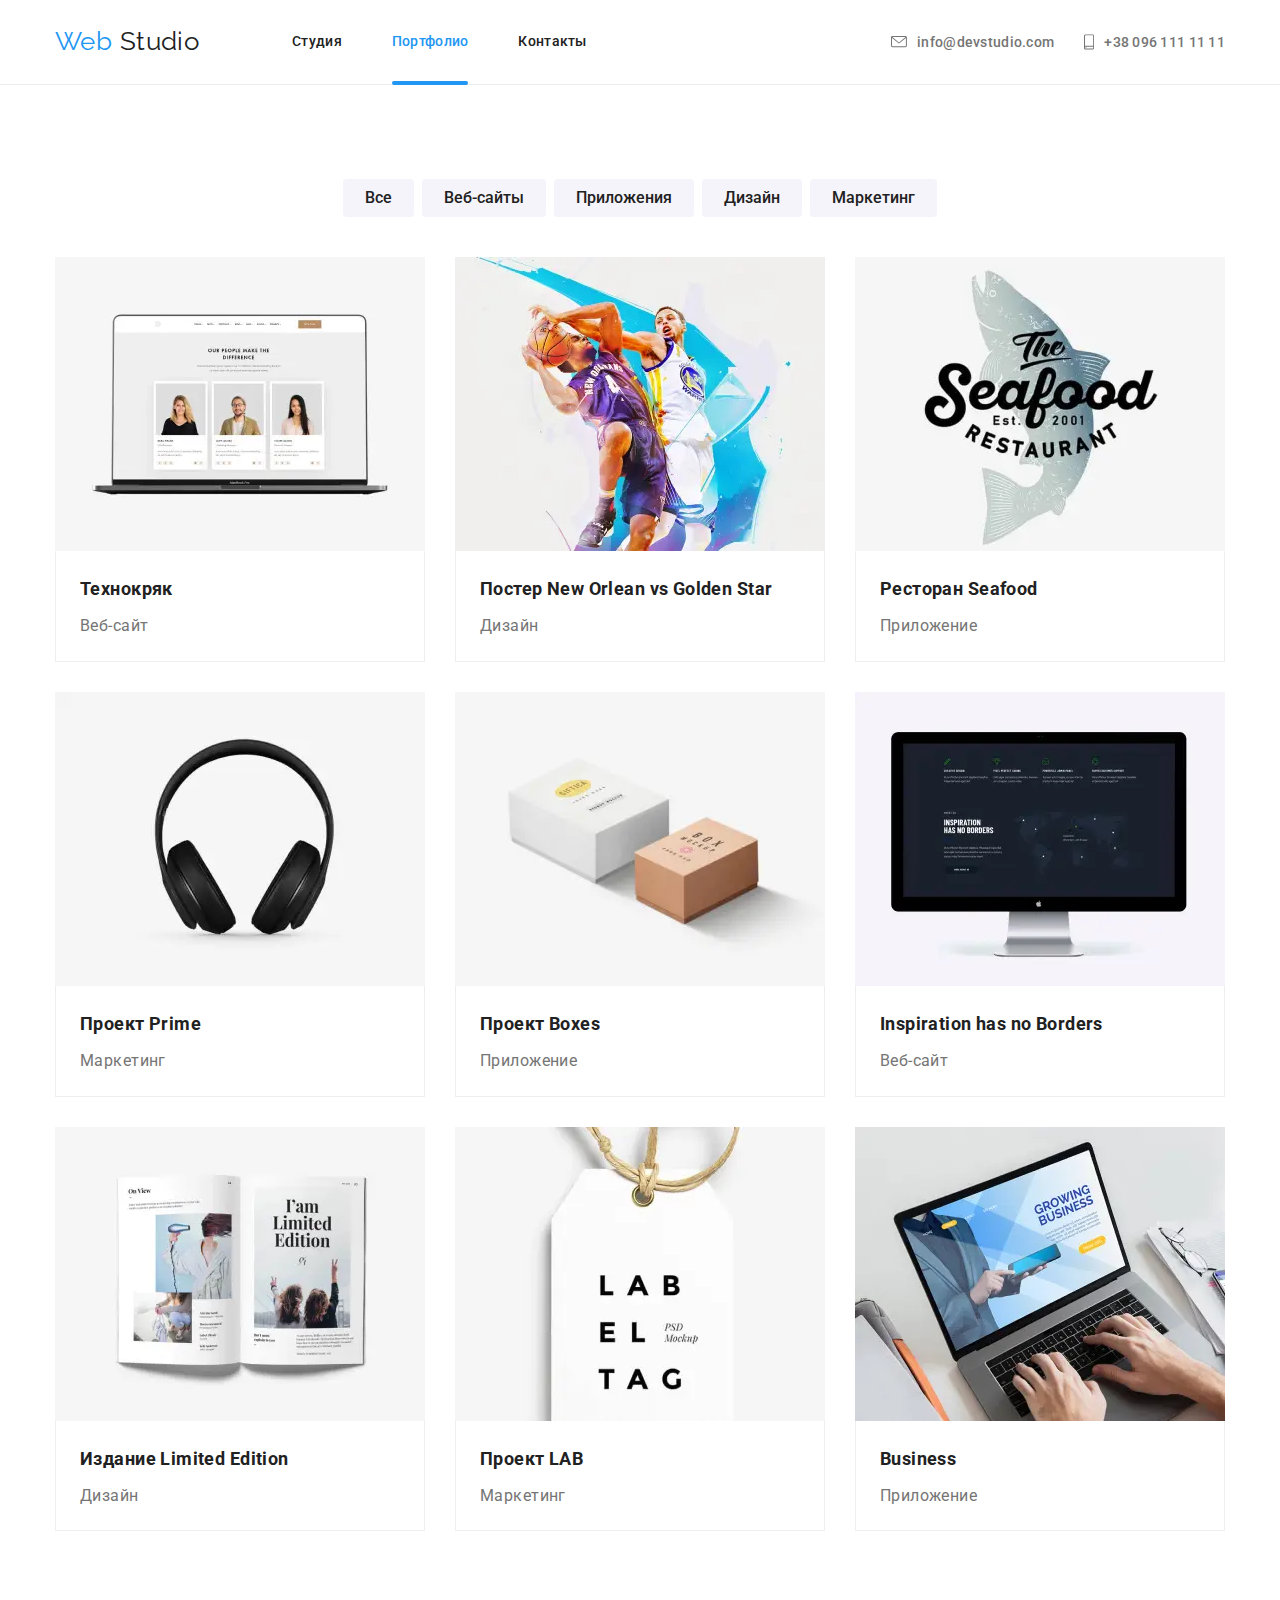
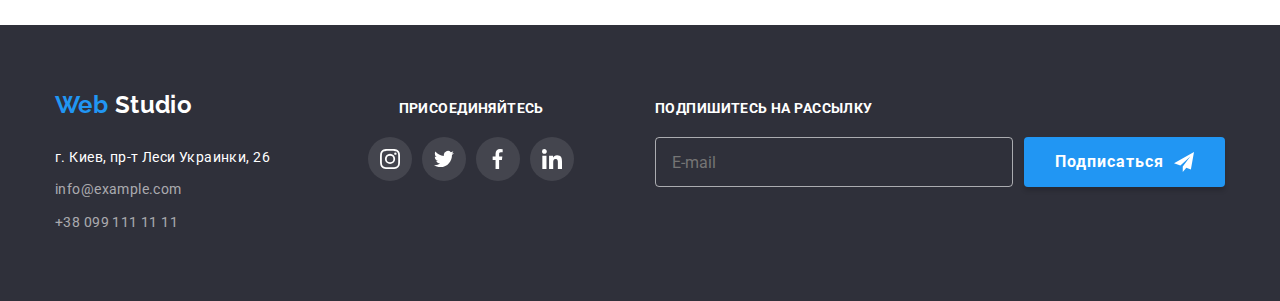
==== commit f3dbf57c: "исправлены ошибки геометрии" ====
--- a/portfolio.html
+++ b/portfolio.html
@@ -311,7 +311,7 @@
       </div>
     </section>
     <!-- футер -->
-    <footer class="section">
+    <footer>
       <!-- адрес -->
       <div class="container footer-box">
         <div class="footer-address">
--- a/css/main.min.css
+++ b/css/main.min.css
@@ -1,2 +1,2 @@
-/*! normalize.css v8.0.1 | MIT License | github.com/necolas/normalize.css */html{line-height:1.15;-webkit-text-size-adjust:100%}body{margin:0}main{display:block}h1{font-size:2em;margin:0.67em 0}hr{-webkit-box-sizing:content-box;box-sizing:content-box;height:0;overflow:visible}pre{font-family:monospace, monospace;font-size:1em}a{background-color:transparent}abbr[title]{border-bottom:none;text-decoration:underline;-webkit-text-decoration:underline dotted;text-decoration:underline dotted}b,strong{font-weight:bolder}code,kbd,samp{font-family:monospace, monospace;font-size:1em}small{font-size:80%}sub,sup{font-size:75%;line-height:0;position:relative;vertical-align:baseline}sub{bottom:-0.25em}sup{top:-0.5em}img{border-style:none}button,input,optgroup,select,textarea{font-family:inherit;font-size:100%;line-height:1.15;margin:0}button,input{overflow:visible}button,select{text-transform:none}button,[type="button"],[type="reset"],[type="submit"]{-webkit-appearance:button}button::-moz-focus-inner,[type="button"]::-moz-focus-inner,[type="reset"]::-moz-focus-inner,[type="submit"]::-moz-focus-inner{border-style:none;padding:0}button:-moz-focusring,[type="button"]:-moz-focusring,[type="reset"]:-moz-focusring,[type="submit"]:-moz-focusring{outline:1px dotted ButtonText}fieldset{padding:0.35em 0.75em 0.625em}legend{-webkit-box-sizing:border-box;box-sizing:border-box;color:inherit;display:table;max-width:100%;padding:0;white-space:normal}progress{vertical-align:baseline}textarea{overflow:auto}[type="checkbox"],[type="radio"]{-webkit-box-sizing:border-box;box-sizing:border-box;padding:0}[type="number"]::-webkit-inner-spin-button,[type="number"]::-webkit-outer-spin-button{height:auto}[type="search"]{-webkit-appearance:textfield;outline-offset:-2px}[type="search"]::-webkit-search-decoration{-webkit-appearance:none}::-webkit-file-upload-button{-webkit-appearance:button;font:inherit}details{display:block}summary{display:list-item}template{display:none}[hidden]{display:none}html{-webkit-box-sizing:border-box;box-sizing:border-box}*,*::before,*::after{-webkit-box-sizing:inherit;box-sizing:inherit}body{color:#757575;background-color:#fff;font-family:Roboto, sans-serif;font-size:14px;letter-spacing:0.03em;margin:0}ul{list-style-type:none;padding:0;margin:0}a{text-decoration:none;display:block}img{display:block;max-width:100%;height:auto}.container{margin-left:auto;margin-right:auto;padding:0px 15px}@media screen and (min-width: 480px){.container{width:480px}}@media screen and (min-width: 768px){.container{width:768px}}@media screen and (min-width: 1200px){.container{width:1200px}}.section:not(:first-child){padding-top:60px;padding-bottom:60px}@media screen and (min-width: 1200px){.section:not(:first-child){padding-top:94px;padding-bottom:94px}}.primary-button{display:-webkit-box;display:-ms-flexbox;display:flex;-webkit-box-align:center;-ms-flex-align:center;align-items:center;padding:10px 29px;height:50px;color:#fff;background-color:#2196f3;-webkit-box-shadow:0px 4px 4px rgba(0,0,0,0.15);box-shadow:0px 4px 4px rgba(0,0,0,0.15);font-family:inherit;font-size:16px;font-weight:700;line-height:1.88;letter-spacing:0.06em;border-color:transparent;border-radius:4px;cursor:pointer;-webkit-transition:color 250ms cubic-bezier(0.4, 0, 0.2, 1),background-color 250ms cubic-bezier(0.4, 0, 0.2, 1),border-color 250ms cubic-bezier(0.4, 0, 0.2, 1);transition:color 250ms cubic-bezier(0.4, 0, 0.2, 1),background-color 250ms cubic-bezier(0.4, 0, 0.2, 1),border-color 250ms cubic-bezier(0.4, 0, 0.2, 1)}.primary-button:hover,.primary-button:focus{color:#2196f3;background-color:#fff;border-color:#2196f3}.primary-title{margin-top:0;margin-bottom:30px;color:#212121;font-size:28px;font-weight:700;line-height:1.178;text-align:center}@media screen and (min-width: 1200px){.primary-title{margin-bottom:50px;font-size:36px}}.hidden{position:absolute !important;clip:rect(1px 1px 1px 1px);clip:rect(1px 1px 1px 1px);padding:0 !important;border:0 !important;height:0 !important;width:0 !important;overflow:hidden}.page-header{position:relative;z-index:99;background-color:#fff;border-bottom:1px solid #ececec}.navigation{display:-webkit-box;display:-ms-flexbox;display:flex;-webkit-box-pack:justify;-ms-flex-pack:justify;justify-content:space-between;-webkit-box-align:center;-ms-flex-align:center;align-items:center}.logo{display:block;margin-top:16px;margin-bottom:16px;color:#212121;font-family:Raleway,sans-serif;font-size:24px;line-height:1.16}.logo-part{color:#2196f3}@media screen and (min-width: 1200px){.logo{font-size:26px;line-height:1.19}}@media screen and (max-width: 767px){.menu-container{position:absolute;top:100%;left:0;width:100%;padding:60px 10px;text-align:center;background-color:#fff;-webkit-box-shadow:0px 4px 8px rgba(0,0,0,0.04),0px 2px 4px rgba(0,0,0,0.08),0px 1px 3px rgba(0,0,0,0.16);box-shadow:0px 4px 8px rgba(0,0,0,0.04),0px 2px 4px rgba(0,0,0,0.08),0px 1px 3px rgba(0,0,0,0.16);visibility:hidden;z-index:-1;pointer-events:none;-webkit-transform:translateY(-100%);transform:translateY(-100%);-webkit-transition:visibility 300ms linear, -webkit-transform 200ms linear;transition:visibility 300ms linear, -webkit-transform 200ms linear;transition:transform 200ms linear, visibility 300ms linear;transition:transform 200ms linear, visibility 300ms linear, -webkit-transform 200ms linear}.menu-container.is-open{-webkit-transform:translateY(0);transform:translateY(0);visibility:visible;pointer-events:initial}}@media screen and (min-width: 768px){.menu-container{display:-webkit-box;display:-ms-flexbox;display:flex;-webkit-box-align:center;-ms-flex-align:center;align-items:center;-webkit-box-flex:1;-ms-flex-positive:1;flex-grow:1}}@media screen and (max-width: 767px){.nav-list{margin-bottom:60px;margin-left:auto;margin-right:auto}.nav-list li+li{margin-top:40px}}@media screen and (min-width: 768px){.nav-list{display:-webkit-box;display:-ms-flexbox;display:flex;-webkit-box-align:center;-ms-flex-align:center;align-items:center;margin-left:auto;margin-right:auto}.nav-list li+li{margin-left:50px}}@media screen and (min-width: 1200px){.nav-list{margin-left:93px}}.nav-link{position:relative;display:inline-block;font-size:18px;font-weight:500;line-height:1.17;letter-spacing:0.02em;color:#212121}.nav-link:hover,.nav-link:focus,.nav-link.current{color:#2196f3}.nav-link.current::after{position:absolute;bottom:-8px;content:"";display:block;width:100%;height:4px;border-radius:2px;background-color:#2196f3}@media screen and (min-width: 768px){.nav-link{padding:32px 0px;font-size:14px;line-height:1.42}.nav-link.current::after{bottom:-1px}}@media screen and (max-width: 1199px){.contacts li+li{margin-top:10px}}@media screen and (max-width: 767px){.contacts li+li{margin-top:16px}}@media screen and (min-width: 1200px){.contacts{display:-webkit-box;display:-ms-flexbox;display:flex;text-align:center}.contacts li+li{margin-left:30px}}.contacts-link{display:-webkit-inline-box;display:-ms-inline-flexbox;display:inline-flex;-webkit-box-align:baseline;-ms-flex-align:baseline;align-items:baseline;color:#757575;font-weight:500;line-height:1.17;letter-spacing:0.02em;font-size:18px}.contacts-link:hover,.contacts-link:focus{color:#2196f3}.contacts-link p{margin:0}.contacts-link .icon{display:inline-block;margin-right:10px;fill:currentColor}@media screen and (min-width: 768px){.contacts-link{display:-webkit-box;display:-ms-flexbox;display:flex;-webkit-box-align:center;-ms-flex-align:center;align-items:center;font-size:12px}}@media screen and (min-width: 1200px){.contacts-link{font-size:14px}}@media screen and (max-width: 767px){.icon-envelope{width:16px;height:12px}}@media screen and (min-width: 768px){.icon-envelope{width:14px;height:10px}}@media screen and (max-width: 767px){.icon-phone{width:12px;height:15px}}@media screen and (min-width: 768px){.icon-phone{width:10px;height:14px}}@media screen and (max-width: 767px){.menu-btn{display:-webkit-inline-box;display:-ms-inline-flexbox;display:inline-flex;padding:0;color:#212121;background-color:#fff;background-origin:border-box;border:none}.menu-btn:hover,.menu-btn:focus{color:#2196f3}.menu-btn .open-icon{display:block}.menu-btn .close-icon{display:none}.menu-icon{fill:currentColor}.menu-btn.is-open .open-icon{display:none}.menu-btn.is-open .close-icon{display:block}}@media screen and (min-width: 768px){.menu-btn{display:none}}.hero{width:100%;height:400px;padding:118px 0px;background-color:#c4c4c4;background-position:center;background-repeat:no-repeat;background-size:cover}@media screen and (max-width: 767px){.hero{background-image:-webkit-gradient(linear, left top, right top, from(rgba(47,48,58,0.4)), to(rgba(47,48,58,0.4))),url(../../../images/hero-bg/header480.webp);background-image:linear-gradient(to right, rgba(47,48,58,0.4), rgba(47,48,58,0.4)),url(../../../images/hero-bg/header480.webp)}}@media screen and (max-width: 767px) and (min-device-pixel-ratio: 2), screen and (max-width: 767px) and (-webkit-min-device-pixel-ratio: 2), screen and (max-width: 767px) and (min-resolution: 192dpi), screen and (max-width: 767px) and (min-resolution: 2dppx){.hero{background-image:-webkit-gradient(linear, left top, right top, from(rgba(47,48,58,0.4)), to(rgba(47,48,58,0.4))),url(../../../images/hero-bg/header480-2x.webp);background-image:linear-gradient(to right, rgba(47,48,58,0.4), rgba(47,48,58,0.4)),url(../../../images/hero-bg/header480-2x.webp)}}@media screen and (min-width: 768px){.hero{background-image:-webkit-gradient(linear, left top, right top, from(rgba(47,48,58,0.4)), to(rgba(47,48,58,0.4))),url(../../../images/hero-bg/header768.webp);background-image:linear-gradient(to right, rgba(47,48,58,0.4), rgba(47,48,58,0.4)),url(../../../images/hero-bg/header768.webp)}}@media screen and (min-width: 768px) and (min-device-pixel-ratio: 2), screen and (min-width: 768px) and (-webkit-min-device-pixel-ratio: 2), screen and (min-width: 768px) and (min-resolution: 192dpi), screen and (min-width: 768px) and (min-resolution: 2dppx){.hero{background-image:-webkit-gradient(linear, left top, right top, from(rgba(47,48,58,0.4)), to(rgba(47,48,58,0.4))),url(../../../images/hero-bg/header768-2x.webp);background-image:linear-gradient(to right, rgba(47,48,58,0.4), rgba(47,48,58,0.4)),url(../../../images/hero-bg/header768-2x.webp)}}@media screen and (min-width: 1200px){.hero{max-width:1600px;height:600px;margin-left:auto;margin-right:auto;padding:200px 0px;background-image:-webkit-gradient(linear, left top, right top, from(rgba(47,48,58,0.4)), to(rgba(47,48,58,0.4))),url(../../../images/hero-bg/header1200.webp);background-image:linear-gradient(to right, rgba(47,48,58,0.4), rgba(47,48,58,0.4)),url(../../../images/hero-bg/header1200.webp)}}@media screen and (min-width: 1200px) and (min-device-pixel-ratio: 2), screen and (min-width: 1200px) and (-webkit-min-device-pixel-ratio: 2), screen and (min-width: 1200px) and (min-resolution: 192dpi), screen and (min-width: 1200px) and (min-resolution: 2dppx){.hero{background-image:-webkit-gradient(linear, left top, right top, from(rgba(47,48,58,0.4)), to(rgba(47,48,58,0.4))),url(../../../images/hero-bg/header1200-2x.webp);background-image:linear-gradient(to right, rgba(47,48,58,0.4), rgba(47,48,58,0.4)),url(../../../images/hero-bg/header1200-2x.webp)}}.hero-title{margin-left:auto;margin-right:auto;margin-top:0;margin-bottom:0;color:#fff;font-weight:900;letter-spacing:0.06em;text-transform:uppercase;text-align:center}@media screen and (max-width: 1199px){.hero-title{max-width:360px;font-size:26px;line-height:1.62}}@media screen and (min-width: 1200px){.hero-title{width:696px;font-size:44px;line-height:1.36}}.hero-btn{padding:0px 32px;margin-left:auto;margin-right:auto;margin-top:30px}.backdrop{z-index:120;position:fixed;top:0;left:0;width:100%;height:100%;background-color:rgba(0,0,0,0.2);opacity:1;-webkit-transform:scale(1);transform:scale(1);-webkit-transition:opacity 500ms cubic-bezier(0.4, 0, 0.2, 1);transition:opacity 500ms cubic-bezier(0.4, 0, 0.2, 1);overflow-y:scroll}.backdrop.is-hidden{opacity:0;pointer-events:none}body.modal-open{overflow:hidden}@media screen and (min-width: 1200px){.features-section{display:block;padding-bottom:0}}.features{margin-left:auto;margin-right:auto}@media screen and (min-width: 768px){.features{margin:-15px;display:-webkit-box;display:-ms-flexbox;display:flex;-ms-flex-wrap:wrap;flex-wrap:wrap}}.features .section-title{margin-top:30px;margin-bottom:10px;font-size:14px;font-weight:700;line-height:1.14;color:#212121;text-transform:uppercase}@media screen and (max-width: 767px){.features .section-title{text-align:center}}.features .list{width:100%;margin-left:auto;margin-right:auto}@media screen and (max-width: 767px){.features .list:last-child{margin-bottom:0}}@media screen and (min-width: 480px){.features .list{width:450px;margin-bottom:30px}}@media screen and (min-width: 768px){.features .list{width:calc(50% - 30px);margin:15px}}@media screen and (min-width: 768px) and (min-width: 1200px){.features .list{width:calc((100% - 120px) / 4)}}.features .list p{margin-top:0;margin-bottom:0;line-height:1.71}.features-logo{display:-webkit-box;display:-ms-flexbox;display:flex;-webkit-box-pack:center;-ms-flex-pack:center;justify-content:center;-webkit-box-align:center;-ms-flex-align:center;align-items:center;width:100%;height:120px;background-color:#f5f4fa;border-radius:4px}.features-logo .icon{width:70px;height:70px}@media screen and (max-width: 1199px){.actions-section{display:none}}.actions{display:-webkit-box;display:-ms-flexbox;display:flex;margin:-15px}.actions .list{position:relative;width:calc((100% - 90px) / 3);margin:15px}.actions .section-title{position:absolute;bottom:0;left:0;right:0;margin:0;padding:27px 0px;text-align:center;text-transform:uppercase;font-size:14px;font-weight:700;line-height:1.14;color:#fff;background-color:rgba(47,48,58,0.8)}.team-section{background-color:#f5f4fa}.team{text-align:center}@media screen and (min-width: 768px){.team{display:-webkit-box;display:-ms-flexbox;display:flex;-ms-flex-wrap:wrap;flex-wrap:wrap;margin:-15px}}.card{max-width:100%;background-color:#fff;-webkit-box-shadow:0px 1px 3px rgba(0,0,0,0.12),0px 1px 1px rgba(0,0,0,0.14),0px 2px 1px rgba(0,0,0,0.2);box-shadow:0px 1px 3px rgba(0,0,0,0.12),0px 1px 1px rgba(0,0,0,0.14),0px 2px 1px rgba(0,0,0,0.2);border-radius:0px 0px 4px 4px}@media screen and (max-width: 767px){.card{margin-bottom:30px;width:450px}.card:last-child{margin-bottom:0}}@media screen and (min-width: 768px){.card{width:calc(50% - 30px);margin:15px}}@media screen and (min-width: 1200px){.card{max-width:calc(25% - 30px)}}.card-img{background-size:cover}@media screen and (max-width: 767px){.card-img{width:450px;height:460px}}@media screen and (min-width: 768px){.card-img{width:354px;height:374px}}@media screen and (min-width: 1200px){.card-img{width:270px;height:260px}}.card .title{margin-top:30px;margin-bottom:10px;color:#212121;font-weight:500;font-size:16px;line-height:1.19}.card p{margin-top:0;margin-bottom:0;font-size:16px;font-weight:400;line-height:1.19}.team-socials{display:-webkit-box;display:-ms-flexbox;display:flex;-webkit-box-pack:center;-ms-flex-pack:center;justify-content:center;margin-top:16px;margin-left:auto;margin-right:auto}@media screen and (min-width: 480px){.team-socials li+li{margin-left:10px}}.team-link{display:-webkit-box;display:-ms-flexbox;display:flex;-webkit-box-pack:center;-ms-flex-pack:center;justify-content:center;-webkit-box-align:center;-ms-flex-align:center;align-items:center;margin-bottom:24px;width:44px;height:44px;color:#afb1b8;border-radius:50%;-webkit-transition:color 250ms cubic-bezier(0.4, 0, 0.2, 1),background-color 250ms cubic-bezier(0.4, 0, 0.2, 1);transition:color 250ms cubic-bezier(0.4, 0, 0.2, 1),background-color 250ms cubic-bezier(0.4, 0, 0.2, 1)}.team-link:hover,.team-link:focus{color:#fff;background-color:#2196f3}.team-link-icon{width:20px;height:20px;fill:currentColor}.clients-list{display:block}@media screen and (min-width: 480px){.clients-list{display:-webkit-box;display:-ms-flexbox;display:flex;-ms-flex-wrap:wrap;flex-wrap:wrap;margin:-15px}}.clients-list li+li{margin-top:30px}.clients-list .item{height:90px}@media screen and (min-width: 480px){.clients-list .item{min-width:calc(50% - 30px);margin:15px}}@media screen and (min-width: 768px){.clients-list .item{min-width:calc((100% - 90px) / 3)}}@media screen and (min-width: 1200px){.clients-list .item{min-width:calc((100% - 180px) / 6)}}.clients-link{display:-webkit-box;display:-ms-flexbox;display:flex;-webkit-box-pack:center;-ms-flex-pack:center;justify-content:center;-webkit-box-align:center;-ms-flex-align:center;align-items:center;border:1px solid #afb1b8;border-radius:4px;-webkit-transition:color 250ms cubic-bezier(0.4, 0, 0.2, 1),border-color 250ms cubic-bezier(0.4, 0, 0.2, 1);transition:color 250ms cubic-bezier(0.4, 0, 0.2, 1),border-color 250ms cubic-bezier(0.4, 0, 0.2, 1);width:100%;height:100%;overflow:hidden;color:#afb1b8}.clients-link:hover,.clients-link:focus{color:#2196f3;border-color:#2196f3}.clients-link-icon{fill:currentColor}.portfolio-btn{margin-bottom:40px}.filter-buttons{display:-webkit-box;display:-ms-flexbox;display:flex}.filter-buttons .item:not(:last-child){margin-right:8px}@media screen and (max-width: 767px){.filter-buttons{-ms-flex-wrap:wrap;flex-wrap:wrap}.filter-buttons .item{margin-bottom:15px}.filter-buttons .item:nth-last-child(-n+2){margin-bottom:0}}@media screen and (min-width: 768px){.filter-buttons{-webkit-box-pack:center;-ms-flex-pack:center;justify-content:center}}.filter-buttons .btn{padding-top:6px;padding-left:22px;padding-right:22px;padding-bottom:6px;color:#212121;background-color:#f5f4fa;border:4px;border-color:#f5f4fa;border-radius:4px;font-weight:500;font-size:16px;line-height:1.62;-webkit-transition:250ms cubic-bezier(0.4, 0, 0.2, 1);transition:250ms cubic-bezier(0.4, 0, 0.2, 1)}.filter-buttons .btn:hover,.filter-buttons .btn:focus{color:#fff;background-color:#2196f3;border-color:#2196f3;-webkit-box-shadow:0px 3px 1px rgba(0,0,0,0.1),0px 1px 2px rgba(0,0,0,0.08),0px 2px 2px rgba(0,0,0,0.12);box-shadow:0px 3px 1px rgba(0,0,0,0.1),0px 1px 2px rgba(0,0,0,0.08),0px 2px 2px rgba(0,0,0,0.12)}.portfolio{margin-bottom:50px}@media screen and (min-width: 768px){.examples{display:-webkit-box;display:-ms-flexbox;display:flex;-ms-flex-wrap:wrap;flex-wrap:wrap;margin:-15px}}.examples-item{max-width:100%;background-color:#fff}@media screen and (max-width: 767px){.examples-item{width:450px}.examples-item:not(:last-child){margin-bottom:30px}}@media screen and (min-width: 768px){.examples-item{width:calc(50% - 30px);margin:15px}}@media screen and (min-width: 1200px){.examples-item{width:calc((100% - 90px) / 3)}}.ex-link{display:block;width:100%;height:100%;-webkit-box-shadow:none;box-shadow:none;-webkit-transition:-webkit-box-shadow 250ms cubic-bezier(0.4, 0, 0.2, 1);transition:-webkit-box-shadow 250ms cubic-bezier(0.4, 0, 0.2, 1);transition:box-shadow 250ms cubic-bezier(0.4, 0, 0.2, 1);transition:box-shadow 250ms cubic-bezier(0.4, 0, 0.2, 1), -webkit-box-shadow 250ms cubic-bezier(0.4, 0, 0.2, 1)}.ex-link:hover,.ex-link:focus{-webkit-box-shadow:0px 1px 1px rgba(0,0,0,0.12),0px 4px 4px rgba(0,0,0,0.06),1px 4px 6px rgba(0,0,0,0.16);box-shadow:0px 1px 1px rgba(0,0,0,0.12),0px 4px 4px rgba(0,0,0,0.06),1px 4px 6px rgba(0,0,0,0.16)}.ex-img{position:relative;overflow:hidden;-webkit-transition:-webkit-transform 250ms cubic-bezier(0.4, 0, 0.2, 1);transition:-webkit-transform 250ms cubic-bezier(0.4, 0, 0.2, 1);transition:transform 250ms cubic-bezier(0.4, 0, 0.2, 1);transition:transform 250ms cubic-bezier(0.4, 0, 0.2, 1), -webkit-transform 250ms cubic-bezier(0.4, 0, 0.2, 1)}.ex-img .img{height:294px}@media screen and (max-width: 767px){.ex-img .img{width:450px}}@media screen and (min-width: 768px){.ex-img .img{width:354px}}@media screen and (min-width: 1200px){.ex-img .img{width:370px}}.examples-overlay{position:absolute;width:100%;height:100%;padding:63px 24px;margin:0;background-color:rgba(33,150,243,0.9);color:#ffffff;font-family:Roboto;font-weight:400;font-size:18px;line-height:1.56;-webkit-transform:translateY(0);transform:translateY(0);-webkit-transition:-webkit-transform 250ms cubic-bezier(0.4, 0, 0.2, 1);transition:-webkit-transform 250ms cubic-bezier(0.4, 0, 0.2, 1);transition:transform 250ms cubic-bezier(0.4, 0, 0.2, 1);transition:transform 250ms cubic-bezier(0.4, 0, 0.2, 1), -webkit-transform 250ms cubic-bezier(0.4, 0, 0.2, 1)}.ex-link:hover .examples-overlay{-webkit-transform:translateY(-100%);transform:translateY(-100%)}.ex-meta{min-width:100%;padding:20px 24px;border:1px solid #eeeeee;border-top:none;background-size:contain}.examples-title{margin-top:0;margin-bottom:4px;color:#212121;font-weight:700;font-size:18px;line-height:2}.examples-category{margin-top:0;margin-bottom:0;color:#757575;font-size:16px;line-height:1.87}footer{color:#fff;background-color:#2f303a;font-size:14px;line-height:1.14;text-transform:uppercase;text-align:center}.footer-box{display:block}.footer-box .subtitle{font-weight:700}@media screen and (min-width: 768px){.footer-box{display:-webkit-box;display:-ms-flexbox;display:flex;-ms-flex-wrap:wrap;flex-wrap:wrap;-webkit-box-pack:justify;-ms-flex-pack:justify;justify-content:space-between;-webkit-box-align:baseline;-ms-flex-align:baseline;align-items:baseline}}@media screen and (min-width: 1200px){.footer-box{-ms-flex-wrap:nowrap;flex-wrap:nowrap;-webkit-box-align:baseline;-ms-flex-align:baseline;align-items:baseline}}.footer-address{margin-bottom:60px}.footer-address .logo{margin-top:0;margin-bottom:20px;color:#fff;font-family:Raleway,sans-serif;font-weight:700;font-size:24px;line-height:1.67;text-transform:none}@media screen and (min-width: 768px){.footer-address{width:calc(50-15px);margin-left:16px}}@media screen and (min-width: 1200px){.footer-address{width:calc(25% - 30px);margin-left:0;text-align:left;margin-bottom:0}}.address-container{font-style:normal;font-weight:400;font-size:14px;text-transform:none;line-height:1.71}.address-container .text{margin-top:0;margin-bottom:0}.address-container .text:not(:last-child){margin-bottom:8px}@media screen and (min-width: 1200px){.address-container .text:not(:last-child){margin-bottom:9px}}.footer-contacts{color:rgba(255,255,255,0.6)}@media screen and (min-width: 768px){.footer-socials{width:calc(50%-15px);margin-right:30px}}@media screen and (min-width: 1200px){.footer-socials{width:calc(25% - 30px)}}.socials-list{display:-webkit-box;display:-ms-flexbox;display:flex;-webkit-box-pack:center;-ms-flex-pack:center;justify-content:center;margin-top:20px;margin-bottom:60px}.socials-list .item:not(:last-child){margin-right:10px}.socials-list .link{display:-webkit-box;display:-ms-flexbox;display:flex;-webkit-box-pack:center;-ms-flex-pack:center;justify-content:center;-webkit-box-align:center;-ms-flex-align:center;align-items:center;width:44px;height:44px;border-radius:50%;color:#fff;background-color:rgba(255,255,255,0.1);-webkit-transition:background-color 250ms cubic-bezier(0.4, 0, 0.2, 1);transition:background-color 250ms cubic-bezier(0.4, 0, 0.2, 1)}.socials-list .link:hover,.socials-list .link:focus{background-color:#2196f3}.socials-list .link .icon{width:20px;height:20px;fill:currentColor}.footer-mail{display:block}@media screen and (max-width: 1199px){.footer-mail{width:100%}}@media screen and (min-width: 1200px){.footer-mail{text-align:left;width:calc(50% - 15px)}}.form{width:100%;margin-top:20px}@media screen and (max-width: 1199px){.form{max-width:450px;margin-left:auto;margin-right:auto}}@media screen and (min-width: 1200px){.form{display:-webkit-box;display:-ms-flexbox;display:flex;-webkit-box-pack:justify;-ms-flex-pack:justify;justify-content:space-between}.form .submit-btn{margin-right:0}}.footer-input{width:100%;height:50px;padding-left:16px;margin-bottom:20px;font-size:16px;font-weight:400;line-height:1.25;text-transform:none;background-color:transparent;color:rgba(255,255,255,0.6);border:1px solid rgba(255,255,255,0.6);border-radius:4px}.footer-input:focus{border-color:#2196f3;outline:none}@media screen and (min-width: 1200px){.footer-input{max-width:358px;margin-bottom:0}}.button-icon{width:20px;height:20px;margin-left:10px;fill:currentColor}.backdrop{z-index:120;position:fixed;top:0;left:0;width:100%;height:100%;background-color:rgba(0,0,0,0.2);opacity:1;-webkit-transform:scale(1);transform:scale(1);-webkit-transition:opacity 500ms cubic-bezier(0.4, 0, 0.2, 1);transition:opacity 500ms cubic-bezier(0.4, 0, 0.2, 1);overflow-y:scroll}.backdrop.is-hidden{opacity:0;pointer-events:none}body.modal-open{overflow:hidden}.modal{margin:15px;-webkit-transform:scale(1);transform:scale(1);padding:40px;background:#fff;-webkit-box-shadow:0px 1px 3px rgba(0,0,0,0.12),0px 1px 1px rgba(0,0,0,0.14),0px 2px 1px rgba(0,0,0,0.2);box-shadow:0px 1px 3px rgba(0,0,0,0.12),0px 1px 1px rgba(0,0,0,0.14),0px 2px 1px rgba(0,0,0,0.2);border-radius:4px;-webkit-transition:-webkit-transform 500ms cubic-bezier(0.4, 0, 0.2, 1);transition:-webkit-transform 500ms cubic-bezier(0.4, 0, 0.2, 1);transition:transform 500ms cubic-bezier(0.4, 0, 0.2, 1);transition:transform 500ms cubic-bezier(0.4, 0, 0.2, 1), -webkit-transform 500ms cubic-bezier(0.4, 0, 0.2, 1);max-width:100%}.backdrop.is-hidden .modal{-webkit-transform:scale(1.25);transform:scale(1.25)}@media screen and (min-width: 480px){.modal{width:450px;position:absolute;top:50%;left:50%;margin:0;-webkit-transform:translate(-50%, -50%) scale(1);transform:translate(-50%, -50%) scale(1);-webkit-transition:-webkit-transform 500ms cubic-bezier(0.4, 0, 0.2, 1);transition:-webkit-transform 500ms cubic-bezier(0.4, 0, 0.2, 1);transition:transform 500ms cubic-bezier(0.4, 0, 0.2, 1);transition:transform 500ms cubic-bezier(0.4, 0, 0.2, 1), -webkit-transform 500ms cubic-bezier(0.4, 0, 0.2, 1)}.backdrop.is-hidden .modal{-webkit-transform:translate(-50%, -50%) scale(1.25);transform:translate(-50%, -50%) scale(1.25)}}@media screen and (min-width: 1200px){.modal{width:528px}}.modal-title{display:inline-block;margin-bottom:12px;color:#212121;font-size:20px;font-weight:700;line-height:1.5;text-align:center}@media screen and (min-width: 1200px){.modal-title{line-height:1.15}}.form-field{display:block;width:100%;margin-top:10px}.form-field:nth-child(2){margin-top:0}.label{display:block;margin-bottom:4px;font-size:12px;font-weight:400;line-height:1.17;letter-spacing:0.01em}.form-input{display:block;padding-left:35px;min-width:100%;height:40px;border:1px solid rgba(33,33,33,0.2);border-radius:4px}.form-input:focus{border-color:#2196f3;outline:none}.input-field{position:relative;color:#212121}.input-field:focus-within{color:#2196f3}.input-field .icon{position:absolute;top:50%;left:12px;-webkit-transform:translateY(-50%);transform:translateY(-50%);width:18px;height:18px;fill:currentColor}.comment-field{margin-bottom:20px}.comment-field textarea{display:block;height:120px;padding:10px;resize:none;padding-left:16px;width:100%;border:1px solid rgba(33,33,33,0.2);border-radius:4px}.comment-field textarea:focus{border-color:#2196f3;outline:none}.comment-field textarea::-webkit-input-placeholder{font-size:14px;line-height:1.14;letter-spacing:0.01em;color:rgba(117,117,117,0.5)}.comment-field textarea:-ms-input-placeholder{font-size:14px;line-height:1.14;letter-spacing:0.01em;color:rgba(117,117,117,0.5)}.comment-field textarea::-ms-input-placeholder{font-size:14px;line-height:1.14;letter-spacing:0.01em;color:rgba(117,117,117,0.5)}.comment-field textarea::placeholder{font-size:14px;line-height:1.14;letter-spacing:0.01em;color:rgba(117,117,117,0.5)}.policy{display:inline-block;margin-bottom:30px}.policy a{display:inline;color:#2196f3;text-decoration:underline}.checkbox{-webkit-appearance:none;-moz-appearance:none;appearance:none;position:absolute}.checkbox:checked ~ .agreement::before{background-color:#2196f3;background-image:url(../images/svg/check.svg);background-size:contain;border-color:#2196f3;background-origin:border-box}.agreement{width:100%;font-weight:400;font-size:12px;line-height:1.17}@media screen and (min-width: 1200px){.agreement{font-size:14px;line-height:1.71;padding-left:14px}}.agreement::before{content:"";display:inline-block;width:16px;height:15px;margin-right:8px;vertical-align:text-top;background-color:#fff;border:2px solid #212121;border-radius:2px;-webkit-transition:background-color 250ms cubic-bezier(0.4, 0, 0.2, 1),border-color 250ms cubic-bezier(0.4, 0, 0.2, 1);transition:background-color 250ms cubic-bezier(0.4, 0, 0.2, 1),border-color 250ms cubic-bezier(0.4, 0, 0.2, 1)}.submit-btn{margin-right:auto;margin-left:auto}.submit-btn:hover,.submit-btn:focus{background-color:#188ce8;color:#fff;-webkit-box-shadow:0px 4px 4px rgba(0,0,0,0.15);box-shadow:0px 4px 4px rgba(0,0,0,0.15);border-radius:4px}.close-btn{position:absolute;top:8px;right:8px;display:-webkit-box;display:-ms-flexbox;display:flex;-webkit-box-pack:center;-ms-flex-pack:center;justify-content:center;-webkit-box-align:center;-ms-flex-align:center;align-items:center;width:30px;height:30px;background:#fff;color:#212121;border:1px solid rgba(0,0,0,0.1);border-radius:50%;-webkit-transition:color 250ms cubic-bezier(0.4, 0, 0.2, 1);transition:color 250ms cubic-bezier(0.4, 0, 0.2, 1)}.close-btn:hover,.close-btn:focus{color:#2196f3;outline:none}.close-btn .icon{fill:currentColor}
+/*! normalize.css v8.0.1 | MIT License | github.com/necolas/normalize.css */html{line-height:1.15;-webkit-text-size-adjust:100%}body{margin:0}main{display:block}h1{font-size:2em;margin:0.67em 0}hr{-webkit-box-sizing:content-box;box-sizing:content-box;height:0;overflow:visible}pre{font-family:monospace, monospace;font-size:1em}a{background-color:transparent}abbr[title]{border-bottom:none;text-decoration:underline;-webkit-text-decoration:underline dotted;text-decoration:underline dotted}b,strong{font-weight:bolder}code,kbd,samp{font-family:monospace, monospace;font-size:1em}small{font-size:80%}sub,sup{font-size:75%;line-height:0;position:relative;vertical-align:baseline}sub{bottom:-0.25em}sup{top:-0.5em}img{border-style:none}button,input,optgroup,select,textarea{font-family:inherit;font-size:100%;line-height:1.15;margin:0}button,input{overflow:visible}button,select{text-transform:none}button,[type="button"],[type="reset"],[type="submit"]{-webkit-appearance:button}button::-moz-focus-inner,[type="button"]::-moz-focus-inner,[type="reset"]::-moz-focus-inner,[type="submit"]::-moz-focus-inner{border-style:none;padding:0}button:-moz-focusring,[type="button"]:-moz-focusring,[type="reset"]:-moz-focusring,[type="submit"]:-moz-focusring{outline:1px dotted ButtonText}fieldset{padding:0.35em 0.75em 0.625em}legend{-webkit-box-sizing:border-box;box-sizing:border-box;color:inherit;display:table;max-width:100%;padding:0;white-space:normal}progress{vertical-align:baseline}textarea{overflow:auto}[type="checkbox"],[type="radio"]{-webkit-box-sizing:border-box;box-sizing:border-box;padding:0}[type="number"]::-webkit-inner-spin-button,[type="number"]::-webkit-outer-spin-button{height:auto}[type="search"]{-webkit-appearance:textfield;outline-offset:-2px}[type="search"]::-webkit-search-decoration{-webkit-appearance:none}::-webkit-file-upload-button{-webkit-appearance:button;font:inherit}details{display:block}summary{display:list-item}template{display:none}[hidden]{display:none}html{-webkit-box-sizing:border-box;box-sizing:border-box}*,*::before,*::after{-webkit-box-sizing:inherit;box-sizing:inherit}body{color:#757575;background-color:#fff;font-family:Roboto, sans-serif;font-size:14px;letter-spacing:0.03em;margin:0}ul{list-style-type:none;padding:0;margin:0}a{text-decoration:none;display:block}img{display:block;max-width:100%;height:auto}.container{margin-left:auto;margin-right:auto;padding:0px 15px}@media screen and (min-width: 480px){.container{width:480px}}@media screen and (min-width: 768px){.container{width:768px}}@media screen and (min-width: 1200px){.container{width:1200px}}.section:not(:first-child){padding-top:60px;padding-bottom:60px}@media screen and (min-width: 1200px){.section:not(:first-child){padding-top:94px;padding-bottom:94px}}.primary-button{display:-webkit-box;display:-ms-flexbox;display:flex;-webkit-box-align:center;-ms-flex-align:center;align-items:center;padding:10px 29px;height:50px;color:#fff;background-color:#2196f3;-webkit-box-shadow:0px 4px 4px rgba(0,0,0,0.15);box-shadow:0px 4px 4px rgba(0,0,0,0.15);font-family:inherit;font-size:16px;font-weight:700;line-height:1.88;letter-spacing:0.06em;border-color:transparent;border-radius:4px;cursor:pointer;-webkit-transition:color 250ms cubic-bezier(0.4, 0, 0.2, 1),background-color 250ms cubic-bezier(0.4, 0, 0.2, 1),border-color 250ms cubic-bezier(0.4, 0, 0.2, 1);transition:color 250ms cubic-bezier(0.4, 0, 0.2, 1),background-color 250ms cubic-bezier(0.4, 0, 0.2, 1),border-color 250ms cubic-bezier(0.4, 0, 0.2, 1)}.primary-button:hover,.primary-button:focus{color:#2196f3;background-color:#fff;border-color:#2196f3}.primary-title{margin-top:0;margin-bottom:30px;color:#212121;font-size:28px;font-weight:700;line-height:1.178;text-align:center}@media screen and (min-width: 1200px){.primary-title{margin-bottom:50px;font-size:36px}}.hidden{position:absolute !important;clip:rect(1px 1px 1px 1px);clip:rect(1px 1px 1px 1px);padding:0 !important;border:0 !important;height:0 !important;width:0 !important;overflow:hidden}.page-header{position:relative;z-index:99;background-color:#fff;border-bottom:1px solid #ececec}.navigation{display:-webkit-box;display:-ms-flexbox;display:flex;-webkit-box-pack:justify;-ms-flex-pack:justify;justify-content:space-between;-webkit-box-align:center;-ms-flex-align:center;align-items:center}.logo{display:block;margin-top:16px;margin-bottom:16px;color:#212121;font-family:Raleway,sans-serif;font-size:24px;line-height:1.16}.logo-part{color:#2196f3}@media screen and (min-width: 1200px){.logo{font-size:26px;line-height:1.19}}@media screen and (max-width: 767px){.menu-container{position:absolute;top:100%;left:0;width:100%;padding:60px 10px;text-align:center;background-color:#fff;-webkit-box-shadow:0px 4px 8px rgba(0,0,0,0.04),0px 2px 4px rgba(0,0,0,0.08),0px 1px 3px rgba(0,0,0,0.16);box-shadow:0px 4px 8px rgba(0,0,0,0.04),0px 2px 4px rgba(0,0,0,0.08),0px 1px 3px rgba(0,0,0,0.16);visibility:hidden;z-index:-1;pointer-events:none;-webkit-transform:translateY(-100%);transform:translateY(-100%);-webkit-transition:visibility 300ms linear, -webkit-transform 200ms linear;transition:visibility 300ms linear, -webkit-transform 200ms linear;transition:transform 200ms linear, visibility 300ms linear;transition:transform 200ms linear, visibility 300ms linear, -webkit-transform 200ms linear}.menu-container.is-open{-webkit-transform:translateY(0);transform:translateY(0);visibility:visible;pointer-events:initial}}@media screen and (min-width: 768px){.menu-container{display:-webkit-box;display:-ms-flexbox;display:flex;-webkit-box-align:center;-ms-flex-align:center;align-items:center;-webkit-box-flex:1;-ms-flex-positive:1;flex-grow:1}}@media screen and (max-width: 767px){.nav-list{margin-bottom:60px;margin-left:auto;margin-right:auto}.nav-list li+li{margin-top:40px}}@media screen and (min-width: 768px){.nav-list{display:-webkit-box;display:-ms-flexbox;display:flex;-webkit-box-align:center;-ms-flex-align:center;align-items:center;margin-left:auto;margin-right:auto}.nav-list li+li{margin-left:50px}}@media screen and (min-width: 1200px){.nav-list{margin-left:93px}}.nav-link{position:relative;display:inline-block;font-size:18px;font-weight:500;line-height:1.17;letter-spacing:0.02em;color:#212121}.nav-link:hover,.nav-link:focus,.nav-link.current{color:#2196f3}.nav-link.current::after{position:absolute;bottom:-8px;content:"";display:block;width:100%;height:4px;border-radius:2px;background-color:#2196f3}@media screen and (min-width: 768px){.nav-link{padding:32px 0px;font-size:14px;line-height:1.42}.nav-link.current::after{bottom:-1px}}@media screen and (max-width: 1199px){.contacts li+li{margin-top:10px}}@media screen and (max-width: 767px){.contacts li+li{margin-top:16px}}@media screen and (min-width: 1200px){.contacts{display:-webkit-box;display:-ms-flexbox;display:flex;text-align:center}.contacts li+li{margin-left:30px}}.contacts-link{display:-webkit-inline-box;display:-ms-inline-flexbox;display:inline-flex;-webkit-box-align:baseline;-ms-flex-align:baseline;align-items:baseline;color:#757575;font-weight:500;line-height:1.17;letter-spacing:0.02em;font-size:18px}.contacts-link:hover,.contacts-link:focus{color:#2196f3}.contacts-link p{margin:0}.contacts-link .icon{display:inline-block;margin-right:10px;fill:currentColor}@media screen and (min-width: 768px){.contacts-link{display:-webkit-box;display:-ms-flexbox;display:flex;-webkit-box-align:center;-ms-flex-align:center;align-items:center;font-size:12px}}@media screen and (min-width: 1200px){.contacts-link{font-size:14px}}@media screen and (max-width: 767px){.icon-envelope{width:16px;height:12px}}@media screen and (min-width: 768px){.icon-envelope{width:14px;height:10px}}@media screen and (max-width: 767px){.icon-phone{width:12px;height:15px}}@media screen and (min-width: 768px){.icon-phone{width:10px;height:14px}}@media screen and (max-width: 767px){.menu-btn{display:-webkit-inline-box;display:-ms-inline-flexbox;display:inline-flex;padding:0;color:#212121;background-color:#fff;background-origin:border-box;border:none}.menu-btn:hover,.menu-btn:focus{color:#2196f3}.menu-btn .open-icon{display:block}.menu-btn .close-icon{display:none}.menu-icon{fill:currentColor}.menu-btn.is-open .open-icon{display:none}.menu-btn.is-open .close-icon{display:block}}@media screen and (min-width: 768px){.menu-btn{display:none}}.hero{width:100%;height:400px;padding:118px 0px;background-color:#c4c4c4;background-position:center;background-repeat:no-repeat;background-size:cover}@media screen and (max-width: 767px){.hero{background-image:-webkit-gradient(linear, left top, right top, from(rgba(47,48,58,0.4)), to(rgba(47,48,58,0.4))),url(../images/hero-bg/header480.jpg);background-image:linear-gradient(to right, rgba(47,48,58,0.4), rgba(47,48,58,0.4)),url(../images/hero-bg/header480.jpg)}}@media screen and (max-width: 767px) and (min-device-pixel-ratio: 2), screen and (max-width: 767px) and (-webkit-min-device-pixel-ratio: 2), screen and (max-width: 767px) and (min-resolution: 192dpi), screen and (max-width: 767px) and (min-resolution: 2dppx){.hero{background-image:-webkit-gradient(linear, left top, right top, from(rgba(47,48,58,0.4)), to(rgba(47,48,58,0.4))),url(../images/hero-bg/header480-2x.jpg);background-image:linear-gradient(to right, rgba(47,48,58,0.4), rgba(47,48,58,0.4)),url(../images/hero-bg/header480-2x.jpg)}}@media screen and (min-width: 768px){.hero{background-image:-webkit-gradient(linear, left top, right top, from(rgba(47,48,58,0.4)), to(rgba(47,48,58,0.4))),url(../images/hero-bg/header768.jpg);background-image:linear-gradient(to right, rgba(47,48,58,0.4), rgba(47,48,58,0.4)),url(../images/hero-bg/header768.jpg)}}@media screen and (min-width: 768px) and (min-device-pixel-ratio: 2), screen and (min-width: 768px) and (-webkit-min-device-pixel-ratio: 2), screen and (min-width: 768px) and (min-resolution: 192dpi), screen and (min-width: 768px) and (min-resolution: 2dppx){.hero{background-image:-webkit-gradient(linear, left top, right top, from(rgba(47,48,58,0.4)), to(rgba(47,48,58,0.4))),url(../images/hero-bg/header768-2x.jpg);background-image:linear-gradient(to right, rgba(47,48,58,0.4), rgba(47,48,58,0.4)),url(../images/hero-bg/header768-2x.jpg)}}@media screen and (min-width: 1200px){.hero{max-width:1600px;height:600px;margin-left:auto;margin-right:auto;padding:200px 0px;background-image:-webkit-gradient(linear, left top, right top, from(rgba(47,48,58,0.4)), to(rgba(47,48,58,0.4))),url(../images/hero-bg/header1200.jpg);background-image:linear-gradient(to right, rgba(47,48,58,0.4), rgba(47,48,58,0.4)),url(../images/hero-bg/header1200.jpg)}}@media screen and (min-width: 1200px) and (min-device-pixel-ratio: 2), screen and (min-width: 1200px) and (-webkit-min-device-pixel-ratio: 2), screen and (min-width: 1200px) and (min-resolution: 192dpi), screen and (min-width: 1200px) and (min-resolution: 2dppx){.hero{background-image:-webkit-gradient(linear, left top, right top, from(rgba(47,48,58,0.4)), to(rgba(47,48,58,0.4))),url(../images/hero-bg/header1200-2x.jpg);background-image:linear-gradient(to right, rgba(47,48,58,0.4), rgba(47,48,58,0.4)),url(../images/hero-bg/header1200-2x.jpg)}}.hero-title{margin-left:auto;margin-right:auto;margin-top:0;margin-bottom:0;color:#fff;font-weight:900;letter-spacing:0.06em;text-transform:uppercase;text-align:center}@media screen and (max-width: 1199px){.hero-title{max-width:360px;font-size:26px;line-height:1.62}}@media screen and (min-width: 1200px){.hero-title{width:696px;font-size:44px;line-height:1.36}}.hero-btn{padding:0px 32px;margin-left:auto;margin-right:auto;margin-top:30px}.backdrop{z-index:120;position:fixed;top:0;left:0;width:100%;height:100%;background-color:rgba(0,0,0,0.2);opacity:1;-webkit-transform:scale(1);transform:scale(1);-webkit-transition:opacity 500ms cubic-bezier(0.4, 0, 0.2, 1);transition:opacity 500ms cubic-bezier(0.4, 0, 0.2, 1);overflow-y:scroll}.backdrop.is-hidden{opacity:0;pointer-events:none}body.modal-open{overflow:hidden}@media screen and (min-width: 1200px){.features-section{display:block;padding-bottom:0}}.features{margin-left:auto;margin-right:auto}@media screen and (min-width: 768px){.features{margin:-15px;display:-webkit-box;display:-ms-flexbox;display:flex;-ms-flex-wrap:wrap;flex-wrap:wrap}}.features .section-title{margin-top:30px;margin-bottom:10px;font-size:14px;font-weight:700;line-height:1.14;color:#212121;text-transform:uppercase}@media screen and (max-width: 767px){.features .section-title{text-align:center}}.features .list{width:100%;margin-left:auto;margin-right:auto}@media screen and (max-width: 767px){.features .list:last-child{margin-bottom:0}}@media screen and (min-width: 480px){.features .list{width:450px;margin-bottom:30px}}@media screen and (min-width: 768px){.features .list{width:calc(50% - 30px);margin:15px}}@media screen and (min-width: 768px) and (min-width: 1200px){.features .list{width:calc((100% - 120px) / 4)}}.features .list p{margin-top:0;margin-bottom:0;line-height:1.71}.features-logo{display:-webkit-box;display:-ms-flexbox;display:flex;-webkit-box-pack:center;-ms-flex-pack:center;justify-content:center;-webkit-box-align:center;-ms-flex-align:center;align-items:center;width:100%;height:120px;background-color:#f5f4fa;border-radius:4px}.features-logo .icon{width:70px;height:70px}@media screen and (max-width: 1199px){.actions-section{display:none}}.actions{display:-webkit-box;display:-ms-flexbox;display:flex;margin:-15px}.actions .list{position:relative;width:calc((100% - 90px) / 3);margin:15px}.actions .section-title{position:absolute;bottom:0;left:0;right:0;margin:0;padding:27px 0px;text-align:center;text-transform:uppercase;font-size:14px;font-weight:700;line-height:1.14;color:#fff;background-color:rgba(47,48,58,0.8)}.team-section{background-color:#f5f4fa}.team{text-align:center}@media screen and (min-width: 768px){.team{display:-webkit-box;display:-ms-flexbox;display:flex;-ms-flex-wrap:wrap;flex-wrap:wrap;margin:-15px}}.card{max-width:100%;background-color:#fff;-webkit-box-shadow:0px 1px 3px rgba(0,0,0,0.12),0px 1px 1px rgba(0,0,0,0.14),0px 2px 1px rgba(0,0,0,0.2);box-shadow:0px 1px 3px rgba(0,0,0,0.12),0px 1px 1px rgba(0,0,0,0.14),0px 2px 1px rgba(0,0,0,0.2);border-radius:0px 0px 4px 4px}@media screen and (max-width: 767px){.card{margin-bottom:30px;width:450px}.card:last-child{margin-bottom:0}}@media screen and (min-width: 768px){.card{width:calc(50% - 30px);margin:15px}}@media screen and (min-width: 1200px){.card{max-width:calc(25% - 30px)}}.card-img{background-size:cover}@media screen and (max-width: 767px){.card-img{width:450px;height:460px}}@media screen and (min-width: 768px){.card-img{width:354px;height:374px}}@media screen and (min-width: 1200px){.card-img{width:270px;height:260px}}.card .title{margin-top:30px;margin-bottom:10px;color:#212121;font-weight:500;font-size:16px;line-height:1.19}.card p{margin-top:0;margin-bottom:0;font-size:16px;font-weight:400;line-height:1.19}.team-socials{display:-webkit-box;display:-ms-flexbox;display:flex;-webkit-box-pack:center;-ms-flex-pack:center;justify-content:center;margin-top:16px;margin-left:auto;margin-right:auto}@media screen and (min-width: 480px){.team-socials li+li{margin-left:10px}}.team-link{display:-webkit-box;display:-ms-flexbox;display:flex;-webkit-box-pack:center;-ms-flex-pack:center;justify-content:center;-webkit-box-align:center;-ms-flex-align:center;align-items:center;margin-bottom:24px;width:44px;height:44px;color:#afb1b8;border-radius:50%;-webkit-transition:color 250ms cubic-bezier(0.4, 0, 0.2, 1),background-color 250ms cubic-bezier(0.4, 0, 0.2, 1);transition:color 250ms cubic-bezier(0.4, 0, 0.2, 1),background-color 250ms cubic-bezier(0.4, 0, 0.2, 1)}.team-link:hover,.team-link:focus{color:#fff;background-color:#2196f3}.team-link-icon{width:20px;height:20px;fill:currentColor}.clients-list{display:block}@media screen and (min-width: 480px){.clients-list{display:-webkit-box;display:-ms-flexbox;display:flex;-ms-flex-wrap:wrap;flex-wrap:wrap;margin:-15px}}.clients-list li+li{margin-top:30px}.clients-list .item{height:90px}@media screen and (min-width: 480px){.clients-list .item{min-width:calc(50% - 30px);margin:15px}}@media screen and (min-width: 768px){.clients-list .item{min-width:calc((100% - 90px) / 3)}}@media screen and (min-width: 1200px){.clients-list .item{min-width:calc((100% - 180px) / 6)}}.clients-link{display:-webkit-box;display:-ms-flexbox;display:flex;-webkit-box-pack:center;-ms-flex-pack:center;justify-content:center;-webkit-box-align:center;-ms-flex-align:center;align-items:center;border:1px solid #afb1b8;border-radius:4px;-webkit-transition:color 250ms cubic-bezier(0.4, 0, 0.2, 1),border-color 250ms cubic-bezier(0.4, 0, 0.2, 1);transition:color 250ms cubic-bezier(0.4, 0, 0.2, 1),border-color 250ms cubic-bezier(0.4, 0, 0.2, 1);width:100%;height:100%;overflow:hidden;color:#afb1b8}.clients-link:hover,.clients-link:focus{color:#2196f3;border-color:#2196f3}.clients-link-icon{fill:currentColor}.portfolio-btn{margin-bottom:40px}.filter-buttons{display:-webkit-box;display:-ms-flexbox;display:flex}.filter-buttons .item:not(:last-child){margin-right:8px}@media screen and (max-width: 767px){.filter-buttons{-ms-flex-wrap:wrap;flex-wrap:wrap}.filter-buttons .item{margin-bottom:15px}.filter-buttons .item:nth-last-child(-n+2){margin-bottom:0}}@media screen and (min-width: 768px){.filter-buttons{-webkit-box-pack:center;-ms-flex-pack:center;justify-content:center}}.filter-buttons .btn{padding-top:6px;padding-left:22px;padding-right:22px;padding-bottom:6px;color:#212121;background-color:#f5f4fa;border:4px;border-color:#f5f4fa;border-radius:4px;font-weight:500;font-size:16px;line-height:1.62;-webkit-transition:250ms cubic-bezier(0.4, 0, 0.2, 1);transition:250ms cubic-bezier(0.4, 0, 0.2, 1)}.filter-buttons .btn:hover,.filter-buttons .btn:focus{color:#fff;background-color:#2196f3;border-color:#2196f3;-webkit-box-shadow:0px 3px 1px rgba(0,0,0,0.1),0px 1px 2px rgba(0,0,0,0.08),0px 2px 2px rgba(0,0,0,0.12);box-shadow:0px 3px 1px rgba(0,0,0,0.1),0px 1px 2px rgba(0,0,0,0.08),0px 2px 2px rgba(0,0,0,0.12)}@media screen and (min-width: 768px){.examples{display:-webkit-box;display:-ms-flexbox;display:flex;-ms-flex-wrap:wrap;flex-wrap:wrap;margin:-15px}}.examples-item{max-width:100%;background-color:#fff}@media screen and (max-width: 767px){.examples-item{width:450px}.examples-item:not(:last-child){margin-bottom:30px}}@media screen and (min-width: 768px){.examples-item{width:calc(50% - 30px);margin:15px}}@media screen and (min-width: 1200px){.examples-item{width:calc((100% - 90px) / 3)}}.ex-link{display:block;width:100%;height:100%;-webkit-box-shadow:none;box-shadow:none;-webkit-transition:-webkit-box-shadow 250ms cubic-bezier(0.4, 0, 0.2, 1);transition:-webkit-box-shadow 250ms cubic-bezier(0.4, 0, 0.2, 1);transition:box-shadow 250ms cubic-bezier(0.4, 0, 0.2, 1);transition:box-shadow 250ms cubic-bezier(0.4, 0, 0.2, 1), -webkit-box-shadow 250ms cubic-bezier(0.4, 0, 0.2, 1)}.ex-link:hover,.ex-link:focus{-webkit-box-shadow:0px 1px 1px rgba(0,0,0,0.12),0px 4px 4px rgba(0,0,0,0.06),1px 4px 6px rgba(0,0,0,0.16);box-shadow:0px 1px 1px rgba(0,0,0,0.12),0px 4px 4px rgba(0,0,0,0.06),1px 4px 6px rgba(0,0,0,0.16)}.ex-img{position:relative;overflow:hidden;-webkit-transition:-webkit-transform 250ms cubic-bezier(0.4, 0, 0.2, 1);transition:-webkit-transform 250ms cubic-bezier(0.4, 0, 0.2, 1);transition:transform 250ms cubic-bezier(0.4, 0, 0.2, 1);transition:transform 250ms cubic-bezier(0.4, 0, 0.2, 1), -webkit-transform 250ms cubic-bezier(0.4, 0, 0.2, 1)}.ex-img .img{height:294px}@media screen and (max-width: 767px){.ex-img .img{width:450px}}@media screen and (min-width: 768px){.ex-img .img{width:354px}}@media screen and (min-width: 1200px){.ex-img .img{width:370px}}.examples-overlay{position:absolute;width:100%;height:100%;padding:63px 24px;margin:0;background-color:rgba(33,150,243,0.9);color:#ffffff;font-family:Roboto;font-weight:400;font-size:18px;line-height:1.56;-webkit-transform:translateY(0);transform:translateY(0);-webkit-transition:-webkit-transform 250ms cubic-bezier(0.4, 0, 0.2, 1);transition:-webkit-transform 250ms cubic-bezier(0.4, 0, 0.2, 1);transition:transform 250ms cubic-bezier(0.4, 0, 0.2, 1);transition:transform 250ms cubic-bezier(0.4, 0, 0.2, 1), -webkit-transform 250ms cubic-bezier(0.4, 0, 0.2, 1)}.ex-link:hover .examples-overlay{-webkit-transform:translateY(-100%);transform:translateY(-100%)}.ex-meta{min-width:100%;padding:20px 24px;border:1px solid #eeeeee;border-top:none;background-size:contain}.examples-title{margin-top:0;margin-bottom:4px;color:#212121;font-weight:700;font-size:18px;line-height:2}.examples-category{margin-top:0;margin-bottom:0;color:#757575;font-size:16px;line-height:1.87}footer{padding-top:60px;padding-bottom:60px;color:#fff;background-color:#2f303a;font-size:14px;line-height:1.14;text-transform:uppercase;text-align:center}.footer-box{display:block}.footer-box .subtitle{font-weight:700}@media screen and (min-width: 768px){.footer-box{display:-webkit-box;display:-ms-flexbox;display:flex;-ms-flex-wrap:wrap;flex-wrap:wrap;-webkit-box-pack:justify;-ms-flex-pack:justify;justify-content:space-between;-webkit-box-align:baseline;-ms-flex-align:baseline;align-items:baseline}}@media screen and (min-width: 1200px){.footer-box{-ms-flex-wrap:nowrap;flex-wrap:nowrap;-webkit-box-align:baseline;-ms-flex-align:baseline;align-items:baseline}}.footer-address{margin-bottom:60px}.footer-address .logo{margin-top:0;margin-bottom:20px;color:#fff;font-family:Raleway,sans-serif;font-weight:700;font-size:24px;line-height:1.67;text-transform:none}@media screen and (min-width: 768px){.footer-address{width:calc(50-15px);margin-left:16px}}@media screen and (min-width: 1200px){.footer-address{width:calc(25% - 30px);margin-left:0;text-align:left;margin-bottom:0}}.address-container{font-style:normal;font-weight:400;font-size:14px;text-transform:none;line-height:1.71}.address-container .text{margin-top:0;margin-bottom:0}.address-container .text:not(:last-child){margin-bottom:8px}@media screen and (min-width: 1200px){.address-container .text:not(:last-child){margin-bottom:9px}}.footer-contacts{color:rgba(255,255,255,0.6)}@media screen and (min-width: 768px){.footer-socials{width:calc(50%-15px);margin-right:30px}}@media screen and (min-width: 1200px){.footer-socials{width:calc(25% - 30px)}}.socials-list{display:-webkit-box;display:-ms-flexbox;display:flex;-webkit-box-pack:center;-ms-flex-pack:center;justify-content:center;margin-top:20px;margin-bottom:60px}.socials-list .item:not(:last-child){margin-right:10px}.socials-list .link{display:-webkit-box;display:-ms-flexbox;display:flex;-webkit-box-pack:center;-ms-flex-pack:center;justify-content:center;-webkit-box-align:center;-ms-flex-align:center;align-items:center;width:44px;height:44px;border-radius:50%;color:#fff;background-color:rgba(255,255,255,0.1);-webkit-transition:background-color 250ms cubic-bezier(0.4, 0, 0.2, 1);transition:background-color 250ms cubic-bezier(0.4, 0, 0.2, 1)}.socials-list .link:hover,.socials-list .link:focus{background-color:#2196f3}.socials-list .link .icon{width:20px;height:20px;fill:currentColor}.footer-mail{display:block}@media screen and (max-width: 1199px){.footer-mail{width:100%}}@media screen and (min-width: 1200px){.footer-mail{text-align:left;width:calc(50% - 15px)}}.form{width:100%;margin-top:20px}@media screen and (max-width: 1199px){.form{max-width:450px;margin-left:auto;margin-right:auto}}@media screen and (min-width: 1200px){.form{display:-webkit-box;display:-ms-flexbox;display:flex;-webkit-box-pack:justify;-ms-flex-pack:justify;justify-content:space-between}.form .submit-btn{margin-right:0}}.footer-input{width:100%;height:50px;padding-left:16px;margin-bottom:20px;font-size:16px;font-weight:400;line-height:1.25;text-transform:none;background-color:transparent;color:rgba(255,255,255,0.6);border:1px solid rgba(255,255,255,0.6);border-radius:4px}.footer-input:focus{border-color:#2196f3;outline:none}@media screen and (min-width: 1200px){.footer-input{max-width:358px;margin-bottom:0}}.button-icon{width:20px;height:20px;margin-left:10px;fill:currentColor}.backdrop{z-index:120;position:fixed;top:0;left:0;width:100%;height:100%;background-color:rgba(0,0,0,0.2);opacity:1;-webkit-transform:scale(1);transform:scale(1);-webkit-transition:opacity 500ms cubic-bezier(0.4, 0, 0.2, 1);transition:opacity 500ms cubic-bezier(0.4, 0, 0.2, 1);overflow-y:scroll}.backdrop.is-hidden{opacity:0;pointer-events:none}body.modal-open{overflow:hidden}.modal{margin:15px;-webkit-transform:scale(1);transform:scale(1);padding:40px;background:#fff;-webkit-box-shadow:0px 1px 3px rgba(0,0,0,0.12),0px 1px 1px rgba(0,0,0,0.14),0px 2px 1px rgba(0,0,0,0.2);box-shadow:0px 1px 3px rgba(0,0,0,0.12),0px 1px 1px rgba(0,0,0,0.14),0px 2px 1px rgba(0,0,0,0.2);border-radius:4px;-webkit-transition:-webkit-transform 500ms cubic-bezier(0.4, 0, 0.2, 1);transition:-webkit-transform 500ms cubic-bezier(0.4, 0, 0.2, 1);transition:transform 500ms cubic-bezier(0.4, 0, 0.2, 1);transition:transform 500ms cubic-bezier(0.4, 0, 0.2, 1), -webkit-transform 500ms cubic-bezier(0.4, 0, 0.2, 1);max-width:100%}.backdrop.is-hidden .modal{-webkit-transform:scale(1.25);transform:scale(1.25)}@media screen and (min-width: 480px){.modal{width:450px;position:absolute;top:50%;left:50%;margin:0;-webkit-transform:translate(-50%, -50%) scale(1);transform:translate(-50%, -50%) scale(1);-webkit-transition:-webkit-transform 500ms cubic-bezier(0.4, 0, 0.2, 1);transition:-webkit-transform 500ms cubic-bezier(0.4, 0, 0.2, 1);transition:transform 500ms cubic-bezier(0.4, 0, 0.2, 1);transition:transform 500ms cubic-bezier(0.4, 0, 0.2, 1), -webkit-transform 500ms cubic-bezier(0.4, 0, 0.2, 1)}.backdrop.is-hidden .modal{-webkit-transform:translate(-50%, -50%) scale(1.25);transform:translate(-50%, -50%) scale(1.25)}}@media screen and (min-width: 1200px){.modal{width:528px}}.modal-title{display:inline-block;margin-bottom:12px;color:#212121;font-size:20px;font-weight:700;line-height:1.5;text-align:center}@media screen and (min-width: 1200px){.modal-title{line-height:1.15}}.form-field{display:block;width:100%;margin-top:10px}.form-field:nth-child(2){margin-top:0}.label{display:block;margin-bottom:4px;font-size:12px;font-weight:400;line-height:1.17;letter-spacing:0.01em}.form-input{display:block;padding-left:35px;min-width:100%;height:40px;border:1px solid rgba(33,33,33,0.2);border-radius:4px}.form-input:focus{border-color:#2196f3;outline:none}.input-field{position:relative;color:#212121}.input-field:focus-within{color:#2196f3}.input-field .icon{position:absolute;top:50%;left:12px;-webkit-transform:translateY(-50%);transform:translateY(-50%);width:18px;height:18px;fill:currentColor}.comment-field{margin-bottom:20px}.comment-field textarea{display:block;height:120px;padding:10px;resize:none;padding-left:16px;width:100%;border:1px solid rgba(33,33,33,0.2);border-radius:4px}.comment-field textarea:focus{border-color:#2196f3;outline:none}.comment-field textarea::-webkit-input-placeholder{font-size:14px;line-height:1.14;letter-spacing:0.01em;color:rgba(117,117,117,0.5)}.comment-field textarea:-ms-input-placeholder{font-size:14px;line-height:1.14;letter-spacing:0.01em;color:rgba(117,117,117,0.5)}.comment-field textarea::-ms-input-placeholder{font-size:14px;line-height:1.14;letter-spacing:0.01em;color:rgba(117,117,117,0.5)}.comment-field textarea::placeholder{font-size:14px;line-height:1.14;letter-spacing:0.01em;color:rgba(117,117,117,0.5)}.policy{display:inline-block;margin-bottom:30px}.policy a{display:inline;color:#2196f3;text-decoration:underline}.checkbox{-webkit-appearance:none;-moz-appearance:none;appearance:none;position:absolute}.checkbox:checked ~ .agreement::before{background-color:#2196f3;background-image:url(../images/svg/check.svg);background-size:contain;border-color:#2196f3;background-origin:border-box}.agreement{width:100%;font-weight:400;font-size:12px;line-height:1.17}@media screen and (min-width: 1200px){.agreement{font-size:14px;line-height:1.71;padding-left:14px}}.agreement::before{content:"";display:inline-block;width:16px;height:15px;margin-right:8px;vertical-align:text-top;background-color:#fff;border:2px solid #212121;border-radius:2px;-webkit-transition:background-color 250ms cubic-bezier(0.4, 0, 0.2, 1),border-color 250ms cubic-bezier(0.4, 0, 0.2, 1);transition:background-color 250ms cubic-bezier(0.4, 0, 0.2, 1),border-color 250ms cubic-bezier(0.4, 0, 0.2, 1)}.submit-btn{margin-right:auto;margin-left:auto}.submit-btn:hover,.submit-btn:focus{background-color:#188ce8;color:#fff;-webkit-box-shadow:0px 4px 4px rgba(0,0,0,0.15);box-shadow:0px 4px 4px rgba(0,0,0,0.15);border-radius:4px}.close-btn{position:absolute;top:8px;right:8px;display:-webkit-box;display:-ms-flexbox;display:flex;-webkit-box-pack:center;-ms-flex-pack:center;justify-content:center;-webkit-box-align:center;-ms-flex-align:center;align-items:center;width:30px;height:30px;background:#fff;color:#212121;border:1px solid rgba(0,0,0,0.1);border-radius:50%;-webkit-transition:color 250ms cubic-bezier(0.4, 0, 0.2, 1);transition:color 250ms cubic-bezier(0.4, 0, 0.2, 1)}.close-btn:hover,.close-btn:focus{color:#2196f3;outline:none}.close-btn .icon{fill:currentColor}
 /*# sourceMappingURL=main.min.css.map */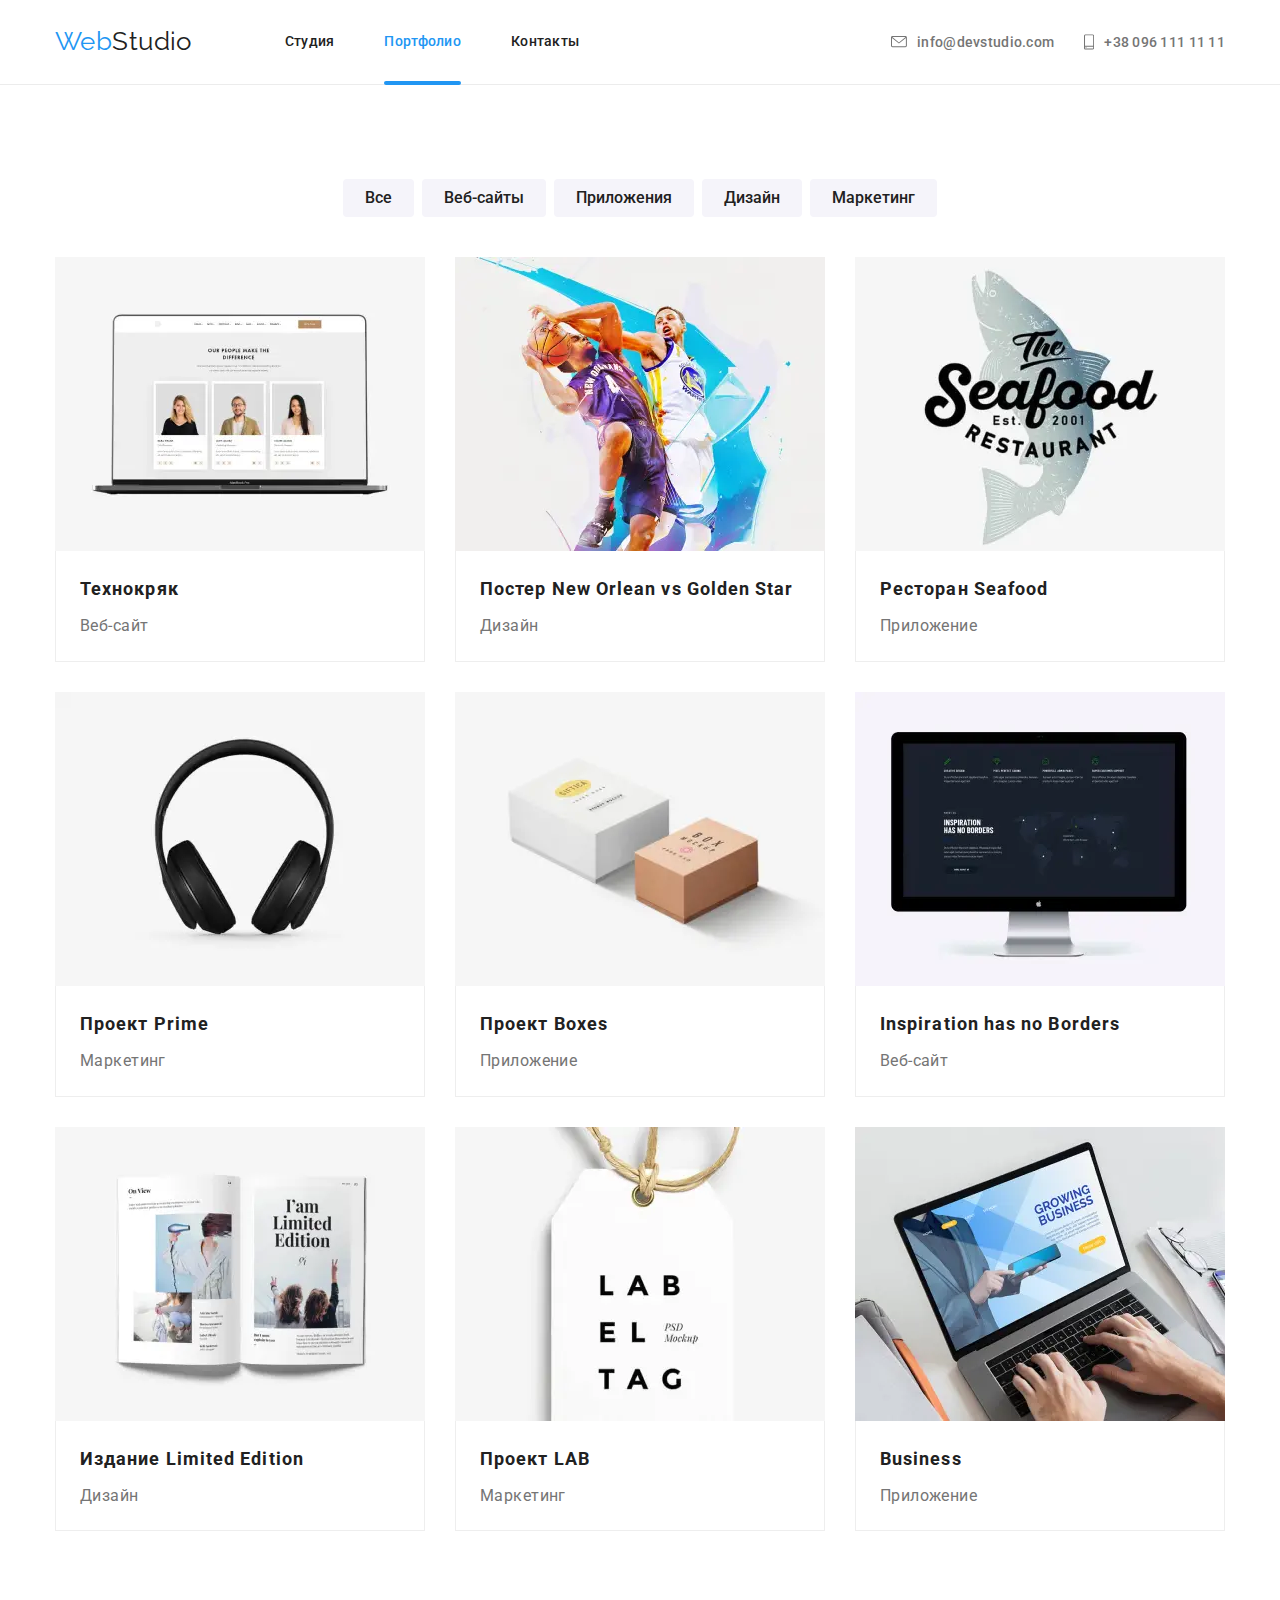
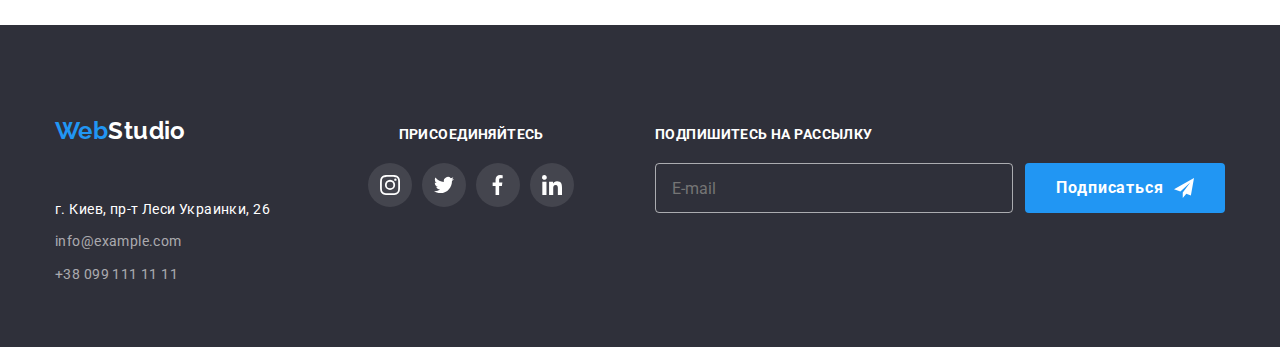
==== commit 51536753: "оптимизация" ====
--- a/portfolio.html
+++ b/portfolio.html
@@ -9,14 +9,14 @@
       href="https://fonts.googleapis.com/css2?family=Raleway:wght@700&family=Roboto:wght@400;500;700;900&display=swap"
       rel="stylesheet"
     />
-    <link rel="stylesheet" href="./css/main.min.css" />
+    <link rel="stylesheet" href="./css/portfolio.min.css" />
   </head>
   <body>
     <!-- шапка -->
       <header class="page-header">
         <div class="container header-box">
           <nav class="navigation">
-            <a href="./index.html" class="logo"><span class="logo-part">Web</span> Studio</a>
+            <a href="./index.html" class="logo"><span class="logo-part">Web</span>Studio</a>
             <div class="menu-container" data-menu>
               <ul class="nav-list">
                 <li>
@@ -316,7 +316,7 @@
       <div class="container footer-box">
         <div class="footer-address">
           <a href="./index.html" class="logo"
-            ><span class="logo-part">Web</span> Studio</a
+            ><span class="logo-part">Web</span>Studio</a
           >
           <address class="address-container">
             <p class="text">г. Киев, пр-т Леси Украинки, 26</p>
--- a/css/portfolio.min.css
+++ b/css/portfolio.min.css
@@ -0,0 +1,2 @@
+/*! normalize.css v8.0.1 | MIT License | github.com/necolas/normalize.css */html{line-height:1.15;-webkit-text-size-adjust:100%}body{margin:0}main{display:block}h1{font-size:2em;margin:0.67em 0}hr{-webkit-box-sizing:content-box;box-sizing:content-box;height:0;overflow:visible}pre{font-family:monospace, monospace;font-size:1em}a{background-color:transparent}abbr[title]{border-bottom:none;text-decoration:underline;-webkit-text-decoration:underline dotted;text-decoration:underline dotted}b,strong{font-weight:bolder}code,kbd,samp{font-family:monospace, monospace;font-size:1em}small{font-size:80%}sub,sup{font-size:75%;line-height:0;position:relative;vertical-align:baseline}sub{bottom:-0.25em}sup{top:-0.5em}img{border-style:none}button,input,optgroup,select,textarea{font-family:inherit;font-size:100%;line-height:1.15;margin:0}button,input{overflow:visible}button,select{text-transform:none}button,[type="button"],[type="reset"],[type="submit"]{-webkit-appearance:button}button::-moz-focus-inner,[type="button"]::-moz-focus-inner,[type="reset"]::-moz-focus-inner,[type="submit"]::-moz-focus-inner{border-style:none;padding:0}button:-moz-focusring,[type="button"]:-moz-focusring,[type="reset"]:-moz-focusring,[type="submit"]:-moz-focusring{outline:1px dotted ButtonText}fieldset{padding:0.35em 0.75em 0.625em}legend{-webkit-box-sizing:border-box;box-sizing:border-box;color:inherit;display:table;max-width:100%;padding:0;white-space:normal}progress{vertical-align:baseline}textarea{overflow:auto}[type="checkbox"],[type="radio"]{-webkit-box-sizing:border-box;box-sizing:border-box;padding:0}[type="number"]::-webkit-inner-spin-button,[type="number"]::-webkit-outer-spin-button{height:auto}[type="search"]{-webkit-appearance:textfield;outline-offset:-2px}[type="search"]::-webkit-search-decoration{-webkit-appearance:none}::-webkit-file-upload-button{-webkit-appearance:button;font:inherit}details{display:block}summary{display:list-item}template{display:none}[hidden]{display:none}html{-webkit-box-sizing:border-box;box-sizing:border-box}*,*::before,*::after{-webkit-box-sizing:inherit;box-sizing:inherit}body{color:#757575;background-color:#fff;font-family:Roboto, sans-serif;font-size:14px;letter-spacing:0.03em;margin:0}ul{list-style-type:none;padding:0;margin:0}a{text-decoration:none;display:block}img{display:block;max-width:100%;height:auto}.container{margin-left:auto;margin-right:auto;padding:0px 15px}@media screen and (min-width: 480px){.container{width:480px}}@media screen and (min-width: 768px){.container{width:768px}}@media screen and (min-width: 1200px){.container{width:1200px}}.section:not(:first-child){padding-top:60px;padding-bottom:60px}@media screen and (min-width: 1200px){.section:not(:first-child){padding-top:94px;padding-bottom:94px}}.primary-button{display:-webkit-box;display:-ms-flexbox;display:flex;-webkit-box-align:center;-ms-flex-align:center;align-items:center;-webkit-box-pack:center;-ms-flex-pack:center;justify-content:center;padding:10px 29px;min-width:200px;height:50px;color:#fff;background-color:#2196f3;font-family:inherit;font-size:16px;font-weight:700;line-height:1.87;letter-spacing:0.06em;border:1px solid transparent;border-radius:4px;cursor:pointer;-webkit-transition:color 250ms cubic-bezier(0.4, 0, 0.2, 1),background-color 250ms cubic-bezier(0.4, 0, 0.2, 1);transition:color 250ms cubic-bezier(0.4, 0, 0.2, 1),background-color 250ms cubic-bezier(0.4, 0, 0.2, 1)}.primary-button:hover,.primary-button:focus{color:#2196f3;background-color:#fff}.primary-title{margin-top:0;margin-bottom:30px;color:#212121;font-size:28px;font-weight:700;line-height:1.178;text-align:center}@media screen and (min-width: 1200px){.primary-title{margin-bottom:50px;font-size:36px}}.hidden{position:absolute !important;clip:rect(1px 1px 1px 1px);clip:rect(1px 1px 1px 1px);padding:0 !important;border:0 !important;height:0 !important;width:0 !important;overflow:hidden}.page-header{position:relative;z-index:99;background-color:#fff;border-bottom:1px solid #ececec}.navigation{display:-webkit-box;display:-ms-flexbox;display:flex;-webkit-box-pack:justify;-ms-flex-pack:justify;justify-content:space-between;-webkit-box-align:center;-ms-flex-align:center;align-items:center}.logo{display:block;padding-top:16px;padding-bottom:16px;color:#212121;font-family:Raleway,sans-serif;font-size:24px;line-height:1.16}.logo-part{color:#2196f3}@media screen and (min-width: 768px){.logo{padding-top:26px;padding-bottom:26px}}@media screen and (min-width: 1200px){.logo{font-size:26px;line-height:1.19}}@media screen and (max-width: 767px){.menu-container{position:absolute;top:100%;left:0;width:100%;padding:60px 10px;text-align:center;background-color:#fff;-webkit-box-shadow:0px 4px 8px rgba(0,0,0,0.04),0px 2px 4px rgba(0,0,0,0.08),0px 1px 3px rgba(0,0,0,0.16);box-shadow:0px 4px 8px rgba(0,0,0,0.04),0px 2px 4px rgba(0,0,0,0.08),0px 1px 3px rgba(0,0,0,0.16);visibility:hidden;z-index:-1;pointer-events:none;-webkit-transform:translateY(-100%);transform:translateY(-100%);-webkit-transition:visibility 300ms linear, -webkit-transform 200ms linear;transition:visibility 300ms linear, -webkit-transform 200ms linear;transition:transform 200ms linear, visibility 300ms linear;transition:transform 200ms linear, visibility 300ms linear, -webkit-transform 200ms linear}.menu-container.is-open{-webkit-transform:translateY(0);transform:translateY(0);visibility:visible;pointer-events:initial}}@media screen and (min-width: 768px){.menu-container{display:-webkit-box;display:-ms-flexbox;display:flex;-webkit-box-align:center;-ms-flex-align:center;align-items:center;-webkit-box-flex:1;-ms-flex-positive:1;flex-grow:1}}@media screen and (max-width: 767px){.nav-list{margin-bottom:60px;margin-left:auto;margin-right:auto}.nav-list li+li{margin-top:40px}}@media screen and (min-width: 768px){.nav-list{display:-webkit-box;display:-ms-flexbox;display:flex;-webkit-box-align:center;-ms-flex-align:center;align-items:center;margin-left:auto;margin-right:auto}.nav-list li+li{margin-left:50px}}@media screen and (min-width: 1200px){.nav-list{margin-left:93px}}.nav-link{position:relative;display:inline-block;font-size:18px;font-weight:500;line-height:1.17;letter-spacing:0.02em;color:#212121}.nav-link:hover,.nav-link:focus,.nav-link.current{color:#2196f3}.nav-link.current::after{position:absolute;bottom:-8px;content:"";display:block;width:100%;height:4px;border-radius:2px;background-color:#2196f3}@media screen and (min-width: 768px){.nav-link{padding:32px 0px;font-size:14px;line-height:1.42}.nav-link.current::after{bottom:-1px}}@media screen and (max-width: 1199px){.contacts li+li{margin-top:10px}}@media screen and (max-width: 767px){.contacts li+li{margin-top:16px}}@media screen and (min-width: 1200px){.contacts{display:-webkit-box;display:-ms-flexbox;display:flex;text-align:center}.contacts li+li{margin-left:30px}}.contacts-link{display:-webkit-inline-box;display:-ms-inline-flexbox;display:inline-flex;-webkit-box-align:baseline;-ms-flex-align:baseline;align-items:baseline;color:#757575;font-weight:500;line-height:1.17;letter-spacing:0.02em;font-size:18px}.contacts-link:hover,.contacts-link:focus{color:#2196f3}.contacts-link p{margin:0}.contacts-link .icon{display:inline-block;margin-right:10px;fill:currentColor}@media screen and (min-width: 768px){.contacts-link{display:-webkit-box;display:-ms-flexbox;display:flex;-webkit-box-align:center;-ms-flex-align:center;align-items:center;font-size:12px}}@media screen and (min-width: 1200px){.contacts-link{font-size:14px}}.icon-envelope{width:16px;height:12px}@media screen and (min-width: 768px) and (max-width: 1199px){.icon-envelope{width:14px;height:10px}}.icon-phone{width:12px;height:15px}@media screen and (min-width: 768px) and (max-width: 1199px){.icon-phone{width:10px;height:14px}}@media screen and (max-width: 767px){.menu-btn{display:-webkit-inline-box;display:-ms-inline-flexbox;display:inline-flex;padding:0;color:#212121;background-color:#fff;background-origin:border-box;border:none}.menu-btn:hover,.menu-btn:focus{color:#2196f3}.menu-btn .open-icon{display:block}.menu-btn .close-icon{display:none}.menu-icon{fill:currentColor}.menu-btn.is-open .open-icon{display:none}.menu-btn.is-open .close-icon{display:block}}@media screen and (min-width: 768px){.menu-btn{display:none}}.portfolio-btn{margin-bottom:40px}.filter-buttons{display:-webkit-box;display:-ms-flexbox;display:flex}.filter-buttons .item:not(:last-child){margin-right:8px}@media screen and (max-width: 767px){.filter-buttons{-ms-flex-wrap:wrap;flex-wrap:wrap}.filter-buttons .item{margin-bottom:15px}.filter-buttons .item:nth-last-child(-n+2){margin-bottom:0}}@media screen and (min-width: 768px){.filter-buttons{-webkit-box-pack:center;-ms-flex-pack:center;justify-content:center}}.filter-buttons .btn{padding-top:6px;padding-left:22px;padding-right:22px;padding-bottom:6px;color:#212121;background-color:#f5f4fa;border:4px;border-color:#f5f4fa;border-radius:4px;font-weight:500;font-size:16px;line-height:1.62;-webkit-transition:250ms cubic-bezier(0.4, 0, 0.2, 1);transition:250ms cubic-bezier(0.4, 0, 0.2, 1)}.filter-buttons .btn:hover,.filter-buttons .btn:focus{color:#fff;background-color:#2196f3;border-color:#2196f3;-webkit-box-shadow:0px 3px 1px rgba(0,0,0,0.1),0px 1px 2px rgba(0,0,0,0.08),0px 2px 2px rgba(0,0,0,0.12);box-shadow:0px 3px 1px rgba(0,0,0,0.1),0px 1px 2px rgba(0,0,0,0.08),0px 2px 2px rgba(0,0,0,0.12)}@media screen and (min-width: 768px){.examples{display:-webkit-box;display:-ms-flexbox;display:flex;-ms-flex-wrap:wrap;flex-wrap:wrap;margin:-15px}}.examples-item{max-width:100%;background-color:#fff}@media screen and (max-width: 767px){.examples-item{width:450px}.examples-item:not(:last-child){margin-bottom:30px}}@media screen and (min-width: 768px){.examples-item{width:calc(50% - 30px);margin:15px}}@media screen and (min-width: 1200px){.examples-item{width:calc((100% - 90px) / 3)}}.ex-link{display:block;width:100%;height:100%;-webkit-box-shadow:none;box-shadow:none;-webkit-transition:-webkit-box-shadow 250ms cubic-bezier(0.4, 0, 0.2, 1);transition:-webkit-box-shadow 250ms cubic-bezier(0.4, 0, 0.2, 1);transition:box-shadow 250ms cubic-bezier(0.4, 0, 0.2, 1);transition:box-shadow 250ms cubic-bezier(0.4, 0, 0.2, 1), -webkit-box-shadow 250ms cubic-bezier(0.4, 0, 0.2, 1)}.ex-link:hover,.ex-link:focus{-webkit-box-shadow:0px 1px 1px rgba(0,0,0,0.12),0px 4px 4px rgba(0,0,0,0.06),1px 4px 6px rgba(0,0,0,0.16);box-shadow:0px 1px 1px rgba(0,0,0,0.12),0px 4px 4px rgba(0,0,0,0.06),1px 4px 6px rgba(0,0,0,0.16)}.ex-img{position:relative;overflow:hidden;-webkit-transition:-webkit-transform 250ms cubic-bezier(0.4, 0, 0.2, 1);transition:-webkit-transform 250ms cubic-bezier(0.4, 0, 0.2, 1);transition:transform 250ms cubic-bezier(0.4, 0, 0.2, 1);transition:transform 250ms cubic-bezier(0.4, 0, 0.2, 1), -webkit-transform 250ms cubic-bezier(0.4, 0, 0.2, 1)}.ex-img .img{height:294px}@media screen and (max-width: 767px){.ex-img .img{width:450px}}@media screen and (min-width: 768px){.ex-img .img{width:354px}}@media screen and (min-width: 1200px){.ex-img .img{width:370px}}.examples-overlay{position:absolute;width:100%;height:100%;padding:63px 24px;margin:0;background-color:rgba(33,150,243,0.9);color:#ffffff;font-family:Roboto;font-weight:400;font-size:18px;line-height:1.56;-webkit-transform:translateY(0);transform:translateY(0);-webkit-transition:-webkit-transform 250ms cubic-bezier(0.4, 0, 0.2, 1);transition:-webkit-transform 250ms cubic-bezier(0.4, 0, 0.2, 1);transition:transform 250ms cubic-bezier(0.4, 0, 0.2, 1);transition:transform 250ms cubic-bezier(0.4, 0, 0.2, 1), -webkit-transform 250ms cubic-bezier(0.4, 0, 0.2, 1)}.ex-link:hover .examples-overlay{-webkit-transform:translateY(-100%);transform:translateY(-100%)}.ex-meta{min-width:100%;padding:20px 24px;border:1px solid #eeeeee;border-top:none;background-size:contain}.examples-title{margin-top:0;margin-bottom:4px;color:#212121;font-weight:700;font-size:18px;line-height:2;letter-spacing:0.06em}.examples-category{margin-top:0;margin-bottom:0;color:#757575;font-size:16px;line-height:1.87}footer{padding-top:60px;padding-bottom:60px;color:#fff;background-color:#2f303a;font-size:14px;line-height:1.14;text-transform:uppercase;text-align:center}.footer-box{display:block}.footer-box .subtitle{font-weight:700}@media screen and (min-width: 768px){.footer-box{display:-webkit-box;display:-ms-flexbox;display:flex;-ms-flex-wrap:wrap;flex-wrap:wrap;-webkit-box-pack:justify;-ms-flex-pack:justify;justify-content:space-between;-webkit-box-align:baseline;-ms-flex-align:baseline;align-items:baseline}}@media screen and (min-width: 1200px){.footer-box{-ms-flex-wrap:nowrap;flex-wrap:nowrap;-webkit-box-align:baseline;-ms-flex-align:baseline;align-items:baseline}}.footer-address{margin-bottom:60px}.footer-address .logo{margin-top:0;margin-bottom:20px;color:#fff;font-family:Raleway,sans-serif;font-weight:700;font-size:24px;line-height:1.67;text-transform:none}@media screen and (min-width: 768px){.footer-address{width:calc(50-15px);margin-left:16px}}@media screen and (min-width: 1200px){.footer-address{width:calc(25% - 30px);margin-left:0;text-align:left;margin-bottom:0}}.address-container{font-style:normal;font-weight:400;font-size:14px;text-transform:none;line-height:1.71}.address-container .text{margin-top:0;margin-bottom:0}.address-container .text:not(:last-child){margin-bottom:8px}@media screen and (min-width: 1200px){.address-container .text:not(:last-child){margin-bottom:9px}}.footer-contacts{color:rgba(255,255,255,0.6)}@media screen and (min-width: 768px){.footer-socials{width:calc(50%-15px);margin-right:30px}}@media screen and (min-width: 1200px){.footer-socials{width:calc(25% - 30px)}}.socials-list{display:-webkit-box;display:-ms-flexbox;display:flex;-webkit-box-pack:center;-ms-flex-pack:center;justify-content:center;margin-top:20px;margin-bottom:60px}.socials-list .item:not(:last-child){margin-right:10px}.socials-list .link{display:-webkit-box;display:-ms-flexbox;display:flex;-webkit-box-pack:center;-ms-flex-pack:center;justify-content:center;-webkit-box-align:center;-ms-flex-align:center;align-items:center;width:44px;height:44px;border-radius:50%;color:#fff;background-color:rgba(255,255,255,0.1);-webkit-transition:background-color 250ms cubic-bezier(0.4, 0, 0.2, 1);transition:background-color 250ms cubic-bezier(0.4, 0, 0.2, 1)}.socials-list .link:hover,.socials-list .link:focus{background-color:#2196f3}.socials-list .link .icon{width:20px;height:20px;fill:currentColor}.footer-mail{display:block}@media screen and (max-width: 1199px){.footer-mail{width:100%}}@media screen and (min-width: 1200px){.footer-mail{text-align:left;width:calc(50% - 15px)}}.form{width:100%;margin-top:20px}@media screen and (max-width: 1199px){.form{max-width:450px;margin-left:auto;margin-right:auto}}@media screen and (min-width: 1200px){.form{display:-webkit-box;display:-ms-flexbox;display:flex;-webkit-box-pack:justify;-ms-flex-pack:justify;justify-content:space-between}.form .submit-btn{margin-right:0}}.footer-input{width:100%;height:50px;padding-left:16px;margin-bottom:20px;font-size:16px;font-weight:400;line-height:1.25;text-transform:none;background-color:transparent;color:rgba(255,255,255,0.6);border:1px solid rgba(255,255,255,0.6);border-radius:4px}.footer-input:focus{border-color:#2196f3;outline:none}@media screen and (min-width: 1200px){.footer-input{max-width:358px;margin-bottom:0}}.button-icon{width:20px;height:20px;margin-left:10px;fill:currentColor}
+/*# sourceMappingURL=portfolio.min.css.map */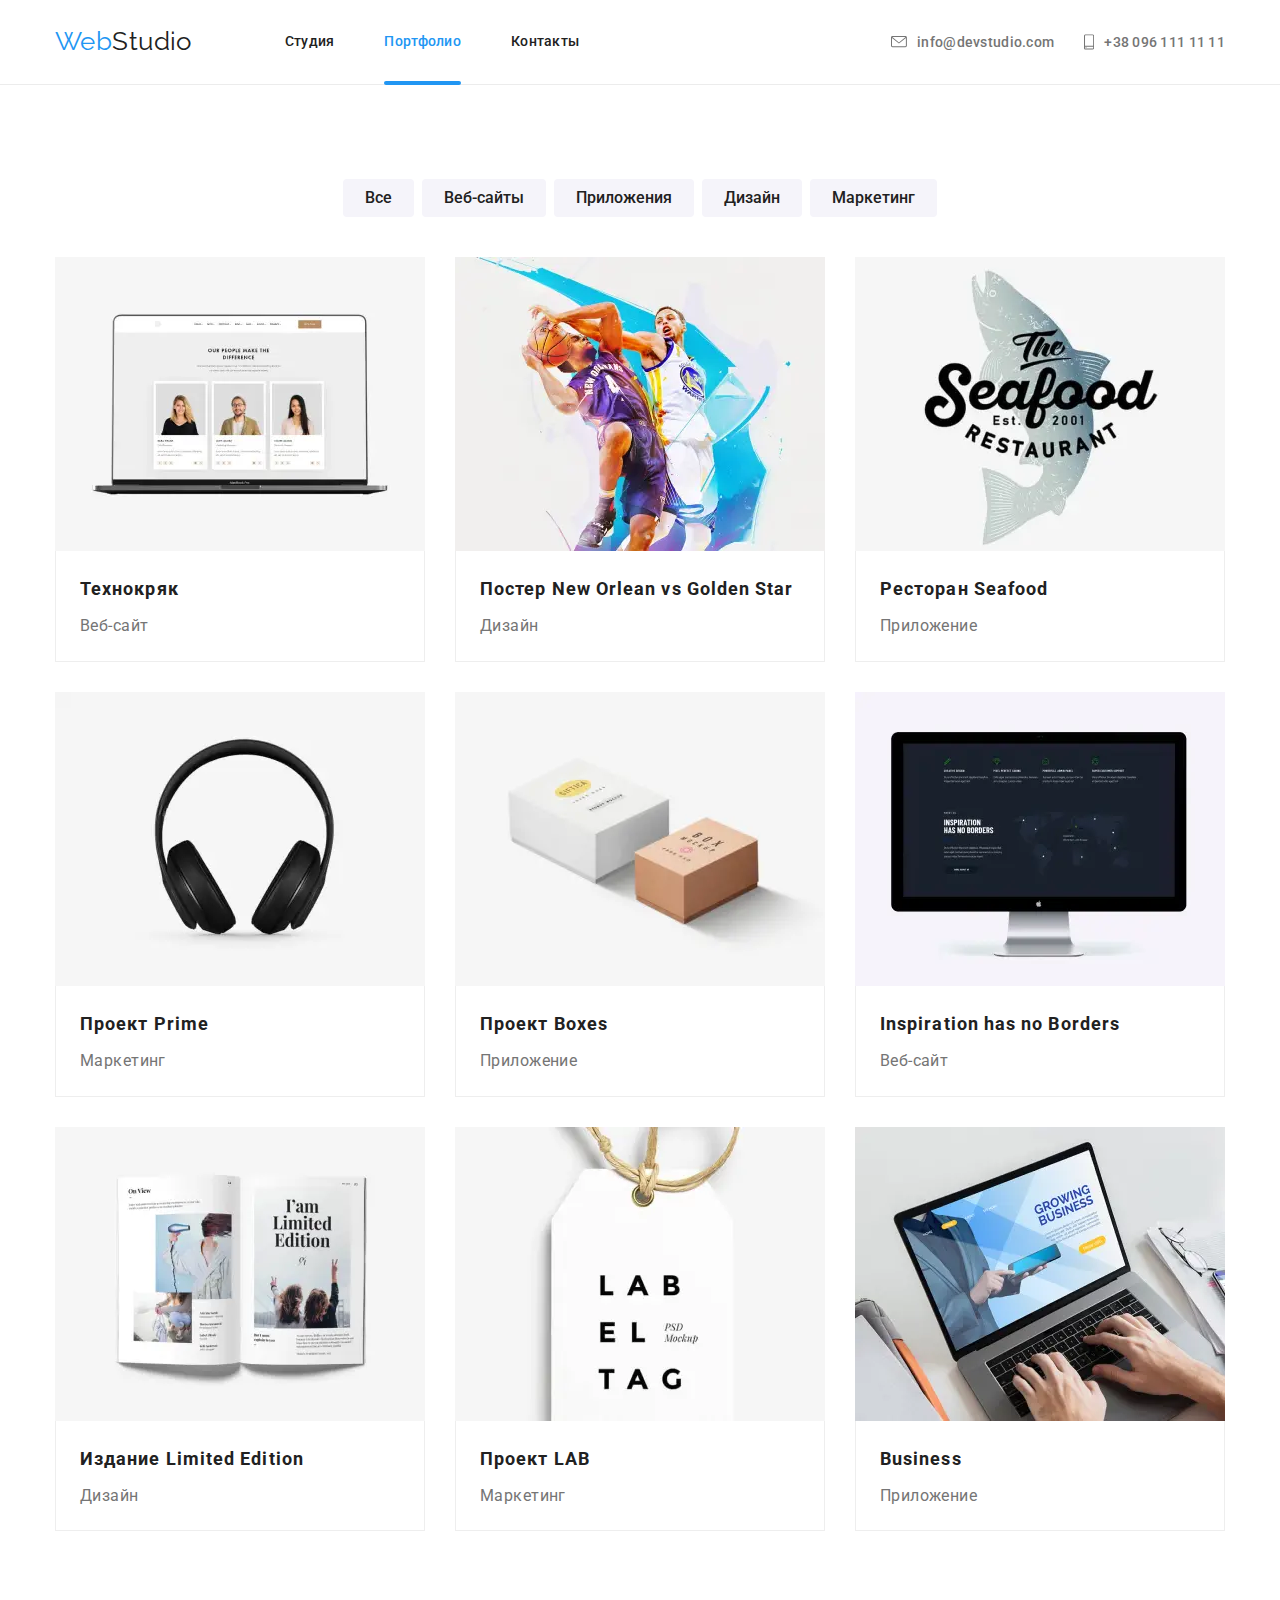
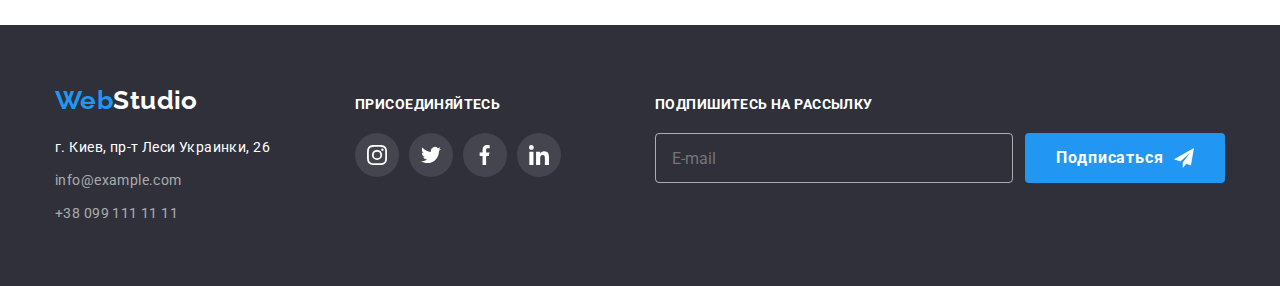
==== commit d9f30b7c: "правочки для доступности" ====
--- a/portfolio.html
+++ b/portfolio.html
@@ -369,6 +369,7 @@
               name="email"
               class="footer-input"
               placeholder="E-mail"
+              aria-label="форма подписки"
             />
 
             <button type="submit" class="primary-button submit-btn">
--- a/css/portfolio.min.css
+++ b/css/portfolio.min.css
@@ -1,2 +1,2 @@
-/*! normalize.css v8.0.1 | MIT License | github.com/necolas/normalize.css */html{line-height:1.15;-webkit-text-size-adjust:100%}body{margin:0}main{display:block}h1{font-size:2em;margin:0.67em 0}hr{-webkit-box-sizing:content-box;box-sizing:content-box;height:0;overflow:visible}pre{font-family:monospace, monospace;font-size:1em}a{background-color:transparent}abbr[title]{border-bottom:none;text-decoration:underline;-webkit-text-decoration:underline dotted;text-decoration:underline dotted}b,strong{font-weight:bolder}code,kbd,samp{font-family:monospace, monospace;font-size:1em}small{font-size:80%}sub,sup{font-size:75%;line-height:0;position:relative;vertical-align:baseline}sub{bottom:-0.25em}sup{top:-0.5em}img{border-style:none}button,input,optgroup,select,textarea{font-family:inherit;font-size:100%;line-height:1.15;margin:0}button,input{overflow:visible}button,select{text-transform:none}button,[type="button"],[type="reset"],[type="submit"]{-webkit-appearance:button}button::-moz-focus-inner,[type="button"]::-moz-focus-inner,[type="reset"]::-moz-focus-inner,[type="submit"]::-moz-focus-inner{border-style:none;padding:0}button:-moz-focusring,[type="button"]:-moz-focusring,[type="reset"]:-moz-focusring,[type="submit"]:-moz-focusring{outline:1px dotted ButtonText}fieldset{padding:0.35em 0.75em 0.625em}legend{-webkit-box-sizing:border-box;box-sizing:border-box;color:inherit;display:table;max-width:100%;padding:0;white-space:normal}progress{vertical-align:baseline}textarea{overflow:auto}[type="checkbox"],[type="radio"]{-webkit-box-sizing:border-box;box-sizing:border-box;padding:0}[type="number"]::-webkit-inner-spin-button,[type="number"]::-webkit-outer-spin-button{height:auto}[type="search"]{-webkit-appearance:textfield;outline-offset:-2px}[type="search"]::-webkit-search-decoration{-webkit-appearance:none}::-webkit-file-upload-button{-webkit-appearance:button;font:inherit}details{display:block}summary{display:list-item}template{display:none}[hidden]{display:none}html{-webkit-box-sizing:border-box;box-sizing:border-box}*,*::before,*::after{-webkit-box-sizing:inherit;box-sizing:inherit}body{color:#757575;background-color:#fff;font-family:Roboto, sans-serif;font-size:14px;letter-spacing:0.03em;margin:0}ul{list-style-type:none;padding:0;margin:0}a{text-decoration:none;display:block}img{display:block;max-width:100%;height:auto}.container{margin-left:auto;margin-right:auto;padding:0px 15px}@media screen and (min-width: 480px){.container{width:480px}}@media screen and (min-width: 768px){.container{width:768px}}@media screen and (min-width: 1200px){.container{width:1200px}}.section:not(:first-child){padding-top:60px;padding-bottom:60px}@media screen and (min-width: 1200px){.section:not(:first-child){padding-top:94px;padding-bottom:94px}}.primary-button{display:-webkit-box;display:-ms-flexbox;display:flex;-webkit-box-align:center;-ms-flex-align:center;align-items:center;-webkit-box-pack:center;-ms-flex-pack:center;justify-content:center;padding:10px 29px;min-width:200px;height:50px;color:#fff;background-color:#2196f3;font-family:inherit;font-size:16px;font-weight:700;line-height:1.87;letter-spacing:0.06em;border:1px solid transparent;border-radius:4px;cursor:pointer;-webkit-transition:color 250ms cubic-bezier(0.4, 0, 0.2, 1),background-color 250ms cubic-bezier(0.4, 0, 0.2, 1);transition:color 250ms cubic-bezier(0.4, 0, 0.2, 1),background-color 250ms cubic-bezier(0.4, 0, 0.2, 1)}.primary-button:hover,.primary-button:focus{color:#2196f3;background-color:#fff}.primary-title{margin-top:0;margin-bottom:30px;color:#212121;font-size:28px;font-weight:700;line-height:1.178;text-align:center}@media screen and (min-width: 1200px){.primary-title{margin-bottom:50px;font-size:36px}}.hidden{position:absolute !important;clip:rect(1px 1px 1px 1px);clip:rect(1px 1px 1px 1px);padding:0 !important;border:0 !important;height:0 !important;width:0 !important;overflow:hidden}.page-header{position:relative;z-index:99;background-color:#fff;border-bottom:1px solid #ececec}.navigation{display:-webkit-box;display:-ms-flexbox;display:flex;-webkit-box-pack:justify;-ms-flex-pack:justify;justify-content:space-between;-webkit-box-align:center;-ms-flex-align:center;align-items:center}.logo{display:block;padding-top:16px;padding-bottom:16px;color:#212121;font-family:Raleway,sans-serif;font-size:24px;line-height:1.16}.logo-part{color:#2196f3}@media screen and (min-width: 768px){.logo{padding-top:26px;padding-bottom:26px}}@media screen and (min-width: 1200px){.logo{font-size:26px;line-height:1.19}}@media screen and (max-width: 767px){.menu-container{position:absolute;top:100%;left:0;width:100%;padding:60px 10px;text-align:center;background-color:#fff;-webkit-box-shadow:0px 4px 8px rgba(0,0,0,0.04),0px 2px 4px rgba(0,0,0,0.08),0px 1px 3px rgba(0,0,0,0.16);box-shadow:0px 4px 8px rgba(0,0,0,0.04),0px 2px 4px rgba(0,0,0,0.08),0px 1px 3px rgba(0,0,0,0.16);visibility:hidden;z-index:-1;pointer-events:none;-webkit-transform:translateY(-100%);transform:translateY(-100%);-webkit-transition:visibility 300ms linear, -webkit-transform 200ms linear;transition:visibility 300ms linear, -webkit-transform 200ms linear;transition:transform 200ms linear, visibility 300ms linear;transition:transform 200ms linear, visibility 300ms linear, -webkit-transform 200ms linear}.menu-container.is-open{-webkit-transform:translateY(0);transform:translateY(0);visibility:visible;pointer-events:initial}}@media screen and (min-width: 768px){.menu-container{display:-webkit-box;display:-ms-flexbox;display:flex;-webkit-box-align:center;-ms-flex-align:center;align-items:center;-webkit-box-flex:1;-ms-flex-positive:1;flex-grow:1}}@media screen and (max-width: 767px){.nav-list{margin-bottom:60px;margin-left:auto;margin-right:auto}.nav-list li+li{margin-top:40px}}@media screen and (min-width: 768px){.nav-list{display:-webkit-box;display:-ms-flexbox;display:flex;-webkit-box-align:center;-ms-flex-align:center;align-items:center;margin-left:auto;margin-right:auto}.nav-list li+li{margin-left:50px}}@media screen and (min-width: 1200px){.nav-list{margin-left:93px}}.nav-link{position:relative;display:inline-block;font-size:18px;font-weight:500;line-height:1.17;letter-spacing:0.02em;color:#212121}.nav-link:hover,.nav-link:focus,.nav-link.current{color:#2196f3}.nav-link.current::after{position:absolute;bottom:-8px;content:"";display:block;width:100%;height:4px;border-radius:2px;background-color:#2196f3}@media screen and (min-width: 768px){.nav-link{padding:32px 0px;font-size:14px;line-height:1.42}.nav-link.current::after{bottom:-1px}}@media screen and (max-width: 1199px){.contacts li+li{margin-top:10px}}@media screen and (max-width: 767px){.contacts li+li{margin-top:16px}}@media screen and (min-width: 1200px){.contacts{display:-webkit-box;display:-ms-flexbox;display:flex;text-align:center}.contacts li+li{margin-left:30px}}.contacts-link{display:-webkit-inline-box;display:-ms-inline-flexbox;display:inline-flex;-webkit-box-align:baseline;-ms-flex-align:baseline;align-items:baseline;color:#757575;font-weight:500;line-height:1.17;letter-spacing:0.02em;font-size:18px}.contacts-link:hover,.contacts-link:focus{color:#2196f3}.contacts-link p{margin:0}.contacts-link .icon{display:inline-block;margin-right:10px;fill:currentColor}@media screen and (min-width: 768px){.contacts-link{display:-webkit-box;display:-ms-flexbox;display:flex;-webkit-box-align:center;-ms-flex-align:center;align-items:center;font-size:12px}}@media screen and (min-width: 1200px){.contacts-link{font-size:14px}}.icon-envelope{width:16px;height:12px}@media screen and (min-width: 768px) and (max-width: 1199px){.icon-envelope{width:14px;height:10px}}.icon-phone{width:12px;height:15px}@media screen and (min-width: 768px) and (max-width: 1199px){.icon-phone{width:10px;height:14px}}@media screen and (max-width: 767px){.menu-btn{display:-webkit-inline-box;display:-ms-inline-flexbox;display:inline-flex;padding:0;color:#212121;background-color:#fff;background-origin:border-box;border:none}.menu-btn:hover,.menu-btn:focus{color:#2196f3}.menu-btn .open-icon{display:block}.menu-btn .close-icon{display:none}.menu-icon{fill:currentColor}.menu-btn.is-open .open-icon{display:none}.menu-btn.is-open .close-icon{display:block}}@media screen and (min-width: 768px){.menu-btn{display:none}}.portfolio-btn{margin-bottom:40px}.filter-buttons{display:-webkit-box;display:-ms-flexbox;display:flex}.filter-buttons .item:not(:last-child){margin-right:8px}@media screen and (max-width: 767px){.filter-buttons{-ms-flex-wrap:wrap;flex-wrap:wrap}.filter-buttons .item{margin-bottom:15px}.filter-buttons .item:nth-last-child(-n+2){margin-bottom:0}}@media screen and (min-width: 768px){.filter-buttons{-webkit-box-pack:center;-ms-flex-pack:center;justify-content:center}}.filter-buttons .btn{padding-top:6px;padding-left:22px;padding-right:22px;padding-bottom:6px;color:#212121;background-color:#f5f4fa;border:4px;border-color:#f5f4fa;border-radius:4px;font-weight:500;font-size:16px;line-height:1.62;-webkit-transition:250ms cubic-bezier(0.4, 0, 0.2, 1);transition:250ms cubic-bezier(0.4, 0, 0.2, 1)}.filter-buttons .btn:hover,.filter-buttons .btn:focus{color:#fff;background-color:#2196f3;border-color:#2196f3;-webkit-box-shadow:0px 3px 1px rgba(0,0,0,0.1),0px 1px 2px rgba(0,0,0,0.08),0px 2px 2px rgba(0,0,0,0.12);box-shadow:0px 3px 1px rgba(0,0,0,0.1),0px 1px 2px rgba(0,0,0,0.08),0px 2px 2px rgba(0,0,0,0.12)}@media screen and (min-width: 768px){.examples{display:-webkit-box;display:-ms-flexbox;display:flex;-ms-flex-wrap:wrap;flex-wrap:wrap;margin:-15px}}.examples-item{max-width:100%;background-color:#fff}@media screen and (max-width: 767px){.examples-item{width:450px}.examples-item:not(:last-child){margin-bottom:30px}}@media screen and (min-width: 768px){.examples-item{width:calc(50% - 30px);margin:15px}}@media screen and (min-width: 1200px){.examples-item{width:calc((100% - 90px) / 3)}}.ex-link{display:block;width:100%;height:100%;-webkit-box-shadow:none;box-shadow:none;-webkit-transition:-webkit-box-shadow 250ms cubic-bezier(0.4, 0, 0.2, 1);transition:-webkit-box-shadow 250ms cubic-bezier(0.4, 0, 0.2, 1);transition:box-shadow 250ms cubic-bezier(0.4, 0, 0.2, 1);transition:box-shadow 250ms cubic-bezier(0.4, 0, 0.2, 1), -webkit-box-shadow 250ms cubic-bezier(0.4, 0, 0.2, 1)}.ex-link:hover,.ex-link:focus{-webkit-box-shadow:0px 1px 1px rgba(0,0,0,0.12),0px 4px 4px rgba(0,0,0,0.06),1px 4px 6px rgba(0,0,0,0.16);box-shadow:0px 1px 1px rgba(0,0,0,0.12),0px 4px 4px rgba(0,0,0,0.06),1px 4px 6px rgba(0,0,0,0.16)}.ex-img{position:relative;overflow:hidden;-webkit-transition:-webkit-transform 250ms cubic-bezier(0.4, 0, 0.2, 1);transition:-webkit-transform 250ms cubic-bezier(0.4, 0, 0.2, 1);transition:transform 250ms cubic-bezier(0.4, 0, 0.2, 1);transition:transform 250ms cubic-bezier(0.4, 0, 0.2, 1), -webkit-transform 250ms cubic-bezier(0.4, 0, 0.2, 1)}.ex-img .img{height:294px}@media screen and (max-width: 767px){.ex-img .img{width:450px}}@media screen and (min-width: 768px){.ex-img .img{width:354px}}@media screen and (min-width: 1200px){.ex-img .img{width:370px}}.examples-overlay{position:absolute;width:100%;height:100%;padding:63px 24px;margin:0;background-color:rgba(33,150,243,0.9);color:#ffffff;font-family:Roboto;font-weight:400;font-size:18px;line-height:1.56;-webkit-transform:translateY(0);transform:translateY(0);-webkit-transition:-webkit-transform 250ms cubic-bezier(0.4, 0, 0.2, 1);transition:-webkit-transform 250ms cubic-bezier(0.4, 0, 0.2, 1);transition:transform 250ms cubic-bezier(0.4, 0, 0.2, 1);transition:transform 250ms cubic-bezier(0.4, 0, 0.2, 1), -webkit-transform 250ms cubic-bezier(0.4, 0, 0.2, 1)}.ex-link:hover .examples-overlay{-webkit-transform:translateY(-100%);transform:translateY(-100%)}.ex-meta{min-width:100%;padding:20px 24px;border:1px solid #eeeeee;border-top:none;background-size:contain}.examples-title{margin-top:0;margin-bottom:4px;color:#212121;font-weight:700;font-size:18px;line-height:2;letter-spacing:0.06em}.examples-category{margin-top:0;margin-bottom:0;color:#757575;font-size:16px;line-height:1.87}footer{padding-top:60px;padding-bottom:60px;color:#fff;background-color:#2f303a;font-size:14px;line-height:1.14;text-transform:uppercase;text-align:center}.footer-box{display:block}.footer-box .subtitle{font-weight:700}@media screen and (min-width: 768px){.footer-box{display:-webkit-box;display:-ms-flexbox;display:flex;-ms-flex-wrap:wrap;flex-wrap:wrap;-webkit-box-pack:justify;-ms-flex-pack:justify;justify-content:space-between;-webkit-box-align:baseline;-ms-flex-align:baseline;align-items:baseline}}@media screen and (min-width: 1200px){.footer-box{-ms-flex-wrap:nowrap;flex-wrap:nowrap;-webkit-box-align:baseline;-ms-flex-align:baseline;align-items:baseline}}.footer-address{margin-bottom:60px}.footer-address .logo{margin-top:0;margin-bottom:20px;color:#fff;font-family:Raleway,sans-serif;font-weight:700;font-size:24px;line-height:1.67;text-transform:none}@media screen and (min-width: 768px){.footer-address{width:calc(50-15px);margin-left:16px}}@media screen and (min-width: 1200px){.footer-address{width:calc(25% - 30px);margin-left:0;text-align:left;margin-bottom:0}}.address-container{font-style:normal;font-weight:400;font-size:14px;text-transform:none;line-height:1.71}.address-container .text{margin-top:0;margin-bottom:0}.address-container .text:not(:last-child){margin-bottom:8px}@media screen and (min-width: 1200px){.address-container .text:not(:last-child){margin-bottom:9px}}.footer-contacts{color:rgba(255,255,255,0.6)}@media screen and (min-width: 768px){.footer-socials{width:calc(50%-15px);margin-right:30px}}@media screen and (min-width: 1200px){.footer-socials{width:calc(25% - 30px)}}.socials-list{display:-webkit-box;display:-ms-flexbox;display:flex;-webkit-box-pack:center;-ms-flex-pack:center;justify-content:center;margin-top:20px;margin-bottom:60px}.socials-list .item:not(:last-child){margin-right:10px}.socials-list .link{display:-webkit-box;display:-ms-flexbox;display:flex;-webkit-box-pack:center;-ms-flex-pack:center;justify-content:center;-webkit-box-align:center;-ms-flex-align:center;align-items:center;width:44px;height:44px;border-radius:50%;color:#fff;background-color:rgba(255,255,255,0.1);-webkit-transition:background-color 250ms cubic-bezier(0.4, 0, 0.2, 1);transition:background-color 250ms cubic-bezier(0.4, 0, 0.2, 1)}.socials-list .link:hover,.socials-list .link:focus{background-color:#2196f3}.socials-list .link .icon{width:20px;height:20px;fill:currentColor}.footer-mail{display:block}@media screen and (max-width: 1199px){.footer-mail{width:100%}}@media screen and (min-width: 1200px){.footer-mail{text-align:left;width:calc(50% - 15px)}}.form{width:100%;margin-top:20px}@media screen and (max-width: 1199px){.form{max-width:450px;margin-left:auto;margin-right:auto}}@media screen and (min-width: 1200px){.form{display:-webkit-box;display:-ms-flexbox;display:flex;-webkit-box-pack:justify;-ms-flex-pack:justify;justify-content:space-between}.form .submit-btn{margin-right:0}}.footer-input{width:100%;height:50px;padding-left:16px;margin-bottom:20px;font-size:16px;font-weight:400;line-height:1.25;text-transform:none;background-color:transparent;color:rgba(255,255,255,0.6);border:1px solid rgba(255,255,255,0.6);border-radius:4px}.footer-input:focus{border-color:#2196f3;outline:none}@media screen and (min-width: 1200px){.footer-input{max-width:358px;margin-bottom:0}}.button-icon{width:20px;height:20px;margin-left:10px;fill:currentColor}
+/*! normalize.css v8.0.1 | MIT License | github.com/necolas/normalize.css */html{line-height:1.15;-webkit-text-size-adjust:100%}body{margin:0}main{display:block}h1{font-size:2em;margin:0.67em 0}hr{-webkit-box-sizing:content-box;box-sizing:content-box;height:0;overflow:visible}pre{font-family:monospace, monospace;font-size:1em}a{background-color:transparent}abbr[title]{border-bottom:none;text-decoration:underline;-webkit-text-decoration:underline dotted;text-decoration:underline dotted}b,strong{font-weight:bolder}code,kbd,samp{font-family:monospace, monospace;font-size:1em}small{font-size:80%}sub,sup{font-size:75%;line-height:0;position:relative;vertical-align:baseline}sub{bottom:-0.25em}sup{top:-0.5em}img{border-style:none}button,input,optgroup,select,textarea{font-family:inherit;font-size:100%;line-height:1.15;margin:0}button,input{overflow:visible}button,select{text-transform:none}button,[type="button"],[type="reset"],[type="submit"]{-webkit-appearance:button}button::-moz-focus-inner,[type="button"]::-moz-focus-inner,[type="reset"]::-moz-focus-inner,[type="submit"]::-moz-focus-inner{border-style:none;padding:0}button:-moz-focusring,[type="button"]:-moz-focusring,[type="reset"]:-moz-focusring,[type="submit"]:-moz-focusring{outline:1px dotted ButtonText}fieldset{padding:0.35em 0.75em 0.625em}legend{-webkit-box-sizing:border-box;box-sizing:border-box;color:inherit;display:table;max-width:100%;padding:0;white-space:normal}progress{vertical-align:baseline}textarea{overflow:auto}[type="checkbox"],[type="radio"]{-webkit-box-sizing:border-box;box-sizing:border-box;padding:0}[type="number"]::-webkit-inner-spin-button,[type="number"]::-webkit-outer-spin-button{height:auto}[type="search"]{-webkit-appearance:textfield;outline-offset:-2px}[type="search"]::-webkit-search-decoration{-webkit-appearance:none}::-webkit-file-upload-button{-webkit-appearance:button;font:inherit}details{display:block}summary{display:list-item}template{display:none}[hidden]{display:none}html{-webkit-box-sizing:border-box;box-sizing:border-box}*,*::before,*::after{-webkit-box-sizing:inherit;box-sizing:inherit}body{color:#757575;background-color:#fff;font-family:Roboto, sans-serif;font-size:14px;letter-spacing:0.03em;margin:0}ul{list-style-type:none;padding:0;margin:0}a{text-decoration:none;display:block}img{display:block;max-width:100%;height:auto}.container{margin-left:auto;margin-right:auto;padding:0px 15px}@media screen and (min-width: 480px){.container{width:480px}}@media screen and (min-width: 768px){.container{width:768px}}@media screen and (min-width: 1200px){.container{width:1200px}}.section:not(:first-child){padding-top:60px;padding-bottom:60px}@media screen and (min-width: 1200px){.section:not(:first-child){padding-top:94px;padding-bottom:94px}}.primary-button{display:-webkit-box;display:-ms-flexbox;display:flex;-webkit-box-align:center;-ms-flex-align:center;align-items:center;-webkit-box-pack:center;-ms-flex-pack:center;justify-content:center;padding:10px 29px;min-width:200px;height:50px;color:#fff;background-color:#2196f3;font-family:inherit;font-size:16px;font-weight:700;line-height:1.87;letter-spacing:0.06em;border:1px solid transparent;border-radius:4px;cursor:pointer;-webkit-transition:color 250ms cubic-bezier(0.4, 0, 0.2, 1),background-color 250ms cubic-bezier(0.4, 0, 0.2, 1);transition:color 250ms cubic-bezier(0.4, 0, 0.2, 1),background-color 250ms cubic-bezier(0.4, 0, 0.2, 1)}.primary-button:hover,.primary-button:focus{color:#2196f3;background-color:#fff}.primary-title{margin-top:0;margin-bottom:30px;color:#212121;font-size:28px;font-weight:700;line-height:1.178;text-align:center}@media screen and (min-width: 1200px){.primary-title{margin-bottom:50px;font-size:36px}}.hidden{position:absolute !important;clip:rect(1px 1px 1px 1px);clip:rect(1px 1px 1px 1px);padding:0 !important;border:0 !important;height:0 !important;width:0 !important;overflow:hidden}.page-header{position:relative;z-index:99;background-color:#fff;border-bottom:1px solid #ececec}.navigation{display:-webkit-box;display:-ms-flexbox;display:flex;-webkit-box-pack:justify;-ms-flex-pack:justify;justify-content:space-between;-webkit-box-align:center;-ms-flex-align:center;align-items:center}.logo{display:block;padding-top:16px;padding-bottom:16px;color:#212121;font-family:Raleway,sans-serif;font-size:24px;line-height:1.16}.logo-part{color:#2196f3}@media screen and (min-width: 768px){.logo{padding-top:26px;padding-bottom:26px}}@media screen and (min-width: 1200px){.logo{font-size:26px;line-height:1.19}}@media screen and (max-width: 767px){.menu-container{position:absolute;top:100%;left:0;width:100%;padding:60px 10px;text-align:center;background-color:#fff;-webkit-box-shadow:0px 4px 8px rgba(0,0,0,0.04),0px 2px 4px rgba(0,0,0,0.08),0px 1px 3px rgba(0,0,0,0.16);box-shadow:0px 4px 8px rgba(0,0,0,0.04),0px 2px 4px rgba(0,0,0,0.08),0px 1px 3px rgba(0,0,0,0.16);visibility:hidden;z-index:-1;pointer-events:none;-webkit-transform:translateY(-100%);transform:translateY(-100%);-webkit-transition:visibility 300ms linear, -webkit-transform 200ms linear;transition:visibility 300ms linear, -webkit-transform 200ms linear;transition:transform 200ms linear, visibility 300ms linear;transition:transform 200ms linear, visibility 300ms linear, -webkit-transform 200ms linear}.menu-container.is-open{-webkit-transform:translateY(0);transform:translateY(0);visibility:visible;pointer-events:initial}}@media screen and (min-width: 768px){.menu-container{display:-webkit-box;display:-ms-flexbox;display:flex;-webkit-box-align:center;-ms-flex-align:center;align-items:center;-webkit-box-flex:1;-ms-flex-positive:1;flex-grow:1}}@media screen and (max-width: 767px){.nav-list{margin-bottom:60px;margin-left:auto;margin-right:auto}.nav-list li+li{margin-top:40px}}@media screen and (min-width: 768px){.nav-list{display:-webkit-box;display:-ms-flexbox;display:flex;-webkit-box-align:center;-ms-flex-align:center;align-items:center;margin-left:auto;margin-right:auto}.nav-list li+li{margin-left:50px}}@media screen and (min-width: 1200px){.nav-list{margin-left:93px}}.nav-link{position:relative;display:inline-block;font-size:18px;font-weight:500;line-height:1.17;letter-spacing:0.02em;color:#212121}.nav-link:hover,.nav-link:focus,.nav-link.current{color:#2196f3}.nav-link.current::after{position:absolute;bottom:-8px;content:"";display:block;width:100%;height:4px;border-radius:2px;background-color:#2196f3}@media screen and (min-width: 768px){.nav-link{padding:32px 0px;font-size:14px;line-height:1.42}.nav-link.current::after{bottom:-1px}}@media screen and (max-width: 1199px){.contacts li+li{margin-top:10px}}@media screen and (max-width: 767px){.contacts li+li{margin-top:16px}}@media screen and (min-width: 1200px){.contacts{display:-webkit-box;display:-ms-flexbox;display:flex;text-align:center}.contacts li+li{margin-left:30px}}.contacts-link{display:-webkit-inline-box;display:-ms-inline-flexbox;display:inline-flex;-webkit-box-align:baseline;-ms-flex-align:baseline;align-items:baseline;color:#757575;font-weight:500;line-height:1.17;letter-spacing:0.02em;font-size:18px}.contacts-link:hover,.contacts-link:focus{color:#2196f3}.contacts-link p{margin:0}.contacts-link .icon{display:inline-block;margin-right:10px;fill:currentColor}@media screen and (min-width: 768px){.contacts-link{display:-webkit-box;display:-ms-flexbox;display:flex;-webkit-box-align:center;-ms-flex-align:center;align-items:center;font-size:12px}}@media screen and (min-width: 1200px){.contacts-link{font-size:14px}}.icon-envelope{width:16px;height:12px}@media screen and (min-width: 768px) and (max-width: 1199px){.icon-envelope{width:14px;height:10px}}.icon-phone{width:12px;height:15px}@media screen and (min-width: 768px) and (max-width: 1199px){.icon-phone{width:10px;height:14px}}@media screen and (max-width: 767px){.menu-btn{display:-webkit-inline-box;display:-ms-inline-flexbox;display:inline-flex;padding:0;color:#212121;background-color:#fff;background-origin:border-box;border:none}.menu-btn:hover,.menu-btn:focus{color:#2196f3}.menu-btn .open-icon{display:block}.menu-btn .close-icon{display:none}.menu-icon{fill:currentColor}.menu-btn.is-open .open-icon{display:none}.menu-btn.is-open .close-icon{display:block}}@media screen and (min-width: 768px){.menu-btn{display:none}}.portfolio-btn{margin-bottom:40px}.filter-buttons{display:-webkit-box;display:-ms-flexbox;display:flex}.filter-buttons .item:not(:last-child){margin-right:8px}@media screen and (max-width: 767px){.filter-buttons{-ms-flex-wrap:wrap;flex-wrap:wrap}.filter-buttons .item{margin-bottom:15px}.filter-buttons .item:nth-last-child(-n+2){margin-bottom:0}}@media screen and (min-width: 768px){.filter-buttons{-webkit-box-pack:center;-ms-flex-pack:center;justify-content:center}}.filter-buttons .btn{padding-top:6px;padding-left:22px;padding-right:22px;padding-bottom:6px;color:#212121;background-color:#f5f4fa;border:4px;border-color:#f5f4fa;border-radius:4px;font-weight:500;font-size:16px;line-height:1.62;-webkit-transition:250ms cubic-bezier(0.4, 0, 0.2, 1);transition:250ms cubic-bezier(0.4, 0, 0.2, 1)}.filter-buttons .btn:hover,.filter-buttons .btn:focus{color:#fff;background-color:#2196f3;border-color:#2196f3;-webkit-box-shadow:0px 3px 1px rgba(0,0,0,0.1),0px 1px 2px rgba(0,0,0,0.08),0px 2px 2px rgba(0,0,0,0.12);box-shadow:0px 3px 1px rgba(0,0,0,0.1),0px 1px 2px rgba(0,0,0,0.08),0px 2px 2px rgba(0,0,0,0.12)}@media screen and (min-width: 768px){.examples{display:-webkit-box;display:-ms-flexbox;display:flex;-ms-flex-wrap:wrap;flex-wrap:wrap;margin:-15px}}.examples-item{max-width:100%;background-color:#fff}@media screen and (max-width: 767px){.examples-item{width:450px}.examples-item:not(:last-child){margin-bottom:30px}}@media screen and (min-width: 768px){.examples-item{width:calc(50% - 30px);margin:15px}}@media screen and (min-width: 1200px){.examples-item{width:calc((100% - 90px) / 3)}}.ex-link{display:block;width:100%;height:100%;-webkit-box-shadow:none;box-shadow:none;-webkit-transition:-webkit-box-shadow 250ms cubic-bezier(0.4, 0, 0.2, 1);transition:-webkit-box-shadow 250ms cubic-bezier(0.4, 0, 0.2, 1);transition:box-shadow 250ms cubic-bezier(0.4, 0, 0.2, 1);transition:box-shadow 250ms cubic-bezier(0.4, 0, 0.2, 1), -webkit-box-shadow 250ms cubic-bezier(0.4, 0, 0.2, 1)}.ex-link:hover,.ex-link:focus{-webkit-box-shadow:0px 1px 1px rgba(0,0,0,0.12),0px 4px 4px rgba(0,0,0,0.06),1px 4px 6px rgba(0,0,0,0.16);box-shadow:0px 1px 1px rgba(0,0,0,0.12),0px 4px 4px rgba(0,0,0,0.06),1px 4px 6px rgba(0,0,0,0.16)}.ex-img{position:relative;overflow:hidden;-webkit-transition:-webkit-transform 250ms cubic-bezier(0.4, 0, 0.2, 1);transition:-webkit-transform 250ms cubic-bezier(0.4, 0, 0.2, 1);transition:transform 250ms cubic-bezier(0.4, 0, 0.2, 1);transition:transform 250ms cubic-bezier(0.4, 0, 0.2, 1), -webkit-transform 250ms cubic-bezier(0.4, 0, 0.2, 1)}.ex-img .img{height:294px}@media screen and (max-width: 767px){.ex-img .img{width:450px}}@media screen and (min-width: 768px){.ex-img .img{width:354px}}@media screen and (min-width: 1200px){.ex-img .img{width:370px}}.examples-overlay{position:absolute;width:100%;height:100%;padding:63px 24px;margin:0;background-color:rgba(33,150,243,0.9);color:#ffffff;font-family:Roboto;font-weight:400;font-size:18px;line-height:1.56;-webkit-transform:translateY(0);transform:translateY(0);-webkit-transition:-webkit-transform 250ms cubic-bezier(0.4, 0, 0.2, 1);transition:-webkit-transform 250ms cubic-bezier(0.4, 0, 0.2, 1);transition:transform 250ms cubic-bezier(0.4, 0, 0.2, 1);transition:transform 250ms cubic-bezier(0.4, 0, 0.2, 1), -webkit-transform 250ms cubic-bezier(0.4, 0, 0.2, 1)}.ex-link:hover .examples-overlay{-webkit-transform:translateY(-100%);transform:translateY(-100%)}.ex-meta{min-width:100%;padding:20px 24px;border:1px solid #eeeeee;border-top:none;background-size:contain}.examples-title{margin-top:0;margin-bottom:4px;color:#212121;font-weight:700;font-size:18px;line-height:2;letter-spacing:0.06em}.examples-category{margin-top:0;margin-bottom:0;color:#757575;font-size:16px;line-height:1.87}footer{padding-top:60px;padding-bottom:60px;color:#fff;background-color:#2f303a;font-size:14px;line-height:1.14;text-transform:uppercase;text-align:center}.footer-box{display:block}.footer-box .subtitle{font-weight:700}@media screen and (min-width: 768px){.footer-box{display:-webkit-box;display:-ms-flexbox;display:flex;-ms-flex-wrap:wrap;flex-wrap:wrap;-webkit-box-pack:center;-ms-flex-pack:center;justify-content:center;-webkit-box-align:baseline;-ms-flex-align:baseline;align-items:baseline}}@media screen and (min-width: 1200px){.footer-box{-webkit-box-pack:justify;-ms-flex-pack:justify;justify-content:space-between;-ms-flex-wrap:nowrap;flex-wrap:nowrap}}.footer-address{margin-bottom:60px}.footer-address .logo{padding:0;margin-top:0;margin-bottom:20px;color:#fff;font-family:Raleway,sans-serif;font-weight:700;font-size:24px;line-height:1.17;text-transform:none}@media screen and (min-width: 768px){.footer-address{width:calc(50%-15px);margin-right:165px}}@media screen and (min-width: 1200px){.footer-address{width:calc(25% - 30px);margin-right:0;text-align:left;margin-bottom:0}.footer-address .logo{font-size:26px;line-height:1.19}}.address-container{font-style:normal;font-weight:400;font-size:14px;text-transform:none;line-height:1.71}.address-container .text{margin-top:0;margin-bottom:8px}@media screen and (min-width: 1200px){.address-container .text{margin-bottom:9px}}.address-container .text:last-child{margin-bottom:0}.footer-contacts{color:rgba(255,255,255,0.6)}.footer-socials{margin-bottom:60px}@media screen and (min-width: 768px){.footer-socials{width:calc(50%-15px)}}@media screen and (min-width: 1200px){.footer-socials{margin-bottom:0;width:calc(25% - 30px);text-align:left}}.socials-list{display:-webkit-box;display:-ms-flexbox;display:flex;-webkit-box-pack:center;-ms-flex-pack:center;justify-content:center;margin-top:20px}@media screen and (min-width: 1200px){.socials-list{-webkit-box-pack:start;-ms-flex-pack:start;justify-content:flex-start}}.socials-list .item:not(:last-child){margin-right:10px}.socials-list .link{display:-webkit-box;display:-ms-flexbox;display:flex;-webkit-box-pack:center;-ms-flex-pack:center;justify-content:center;-webkit-box-align:center;-ms-flex-align:center;align-items:center;width:44px;height:44px;border-radius:50%;color:#fff;background-color:rgba(255,255,255,0.1);-webkit-transition:background-color 250ms cubic-bezier(0.4, 0, 0.2, 1);transition:background-color 250ms cubic-bezier(0.4, 0, 0.2, 1)}.socials-list .link:hover,.socials-list .link:focus{background-color:#2196f3}.socials-list .link .icon{width:20px;height:20px;fill:currentColor}.footer-mail{display:block}@media screen and (max-width: 1199px){.footer-mail{width:100%}}@media screen and (min-width: 1200px){.footer-mail{text-align:left;width:calc(50% - 15px)}}.form{width:100%;margin-top:20px}@media screen and (max-width: 1199px){.form{max-width:450px;margin-left:auto;margin-right:auto}}@media screen and (min-width: 1200px){.form{display:-webkit-box;display:-ms-flexbox;display:flex;-webkit-box-pack:justify;-ms-flex-pack:justify;justify-content:space-between}.form .submit-btn{margin-right:0}}.footer-input{width:100%;height:50px;padding-left:16px;margin-bottom:20px;font-size:16px;font-weight:400;line-height:1.25;text-transform:none;background-color:transparent;color:rgba(255,255,255,0.6);border:1px solid rgba(255,255,255,0.6);border-radius:4px}.footer-input:focus{border-color:#2196f3;outline:none}@media screen and (min-width: 1200px){.footer-input{max-width:358px;margin-bottom:0}}.button-icon{width:20px;height:20px;margin-left:10px;fill:currentColor}
 /*# sourceMappingURL=portfolio.min.css.map */